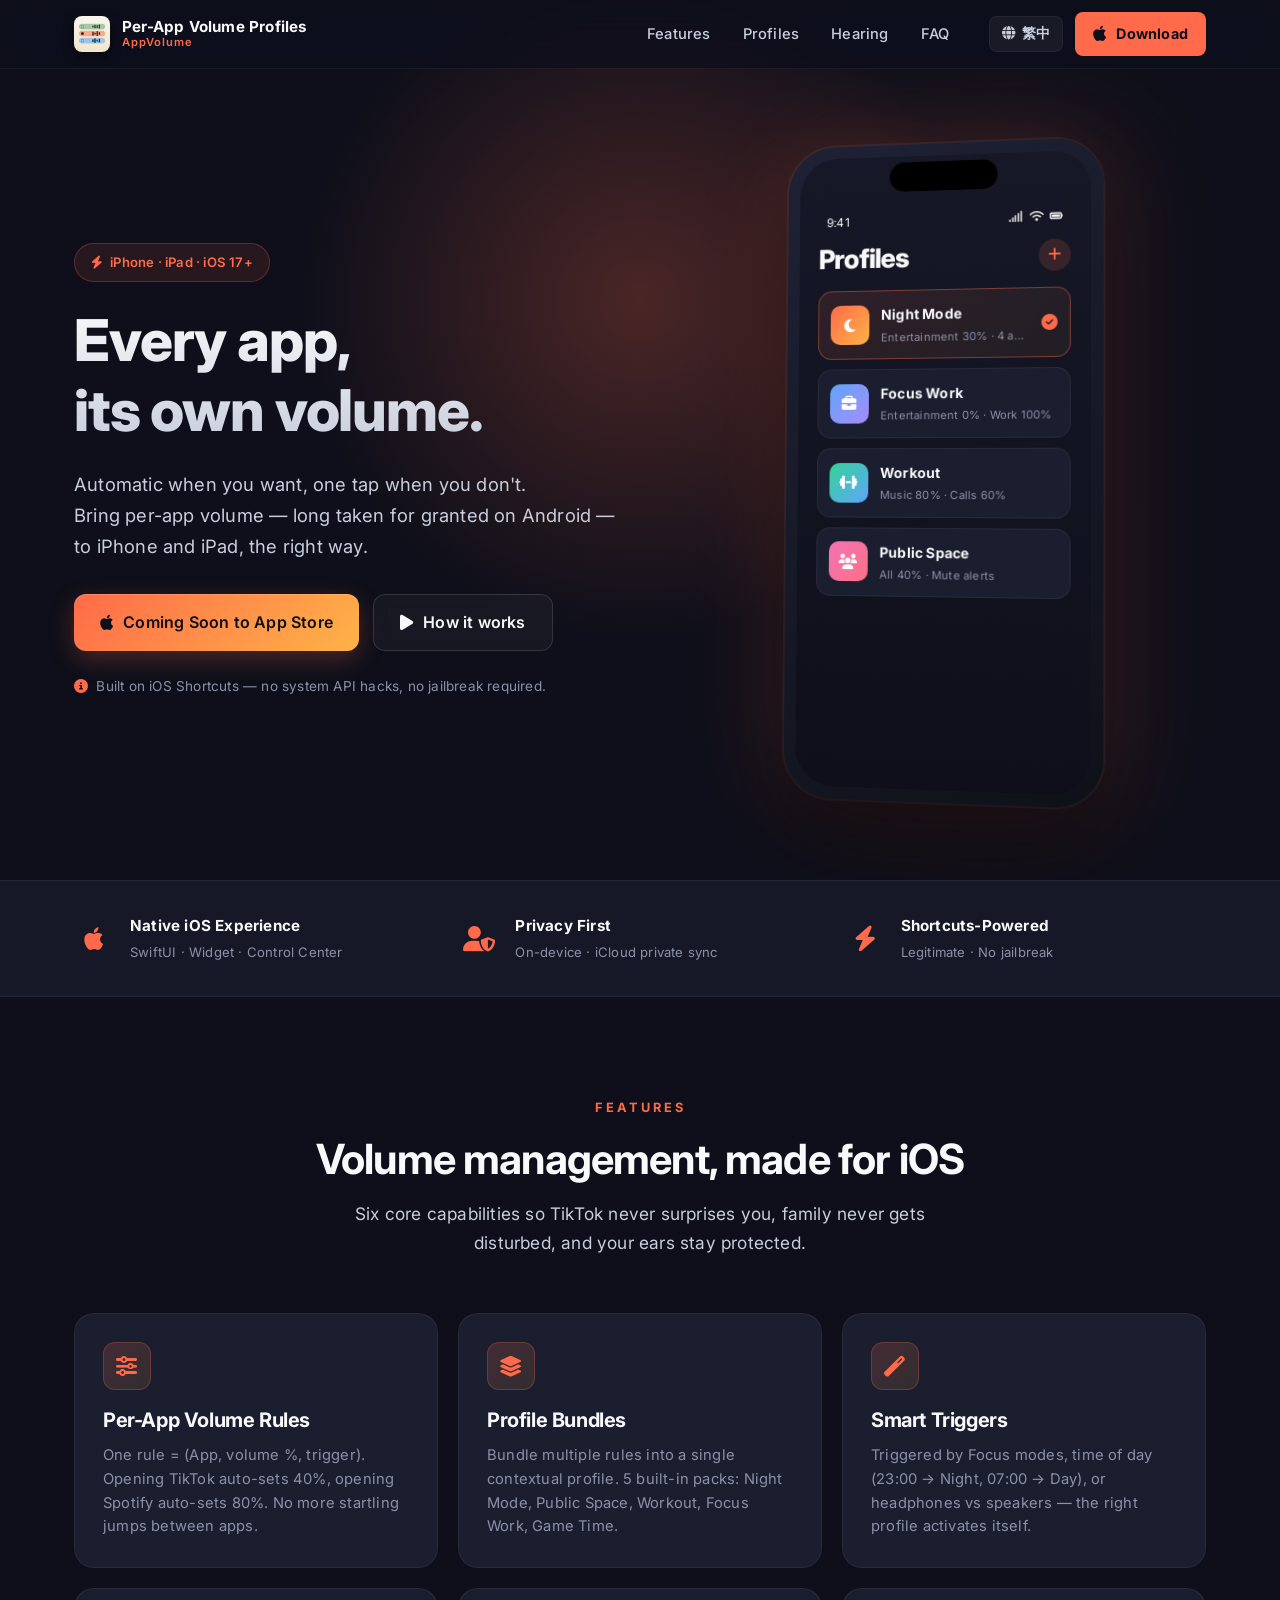
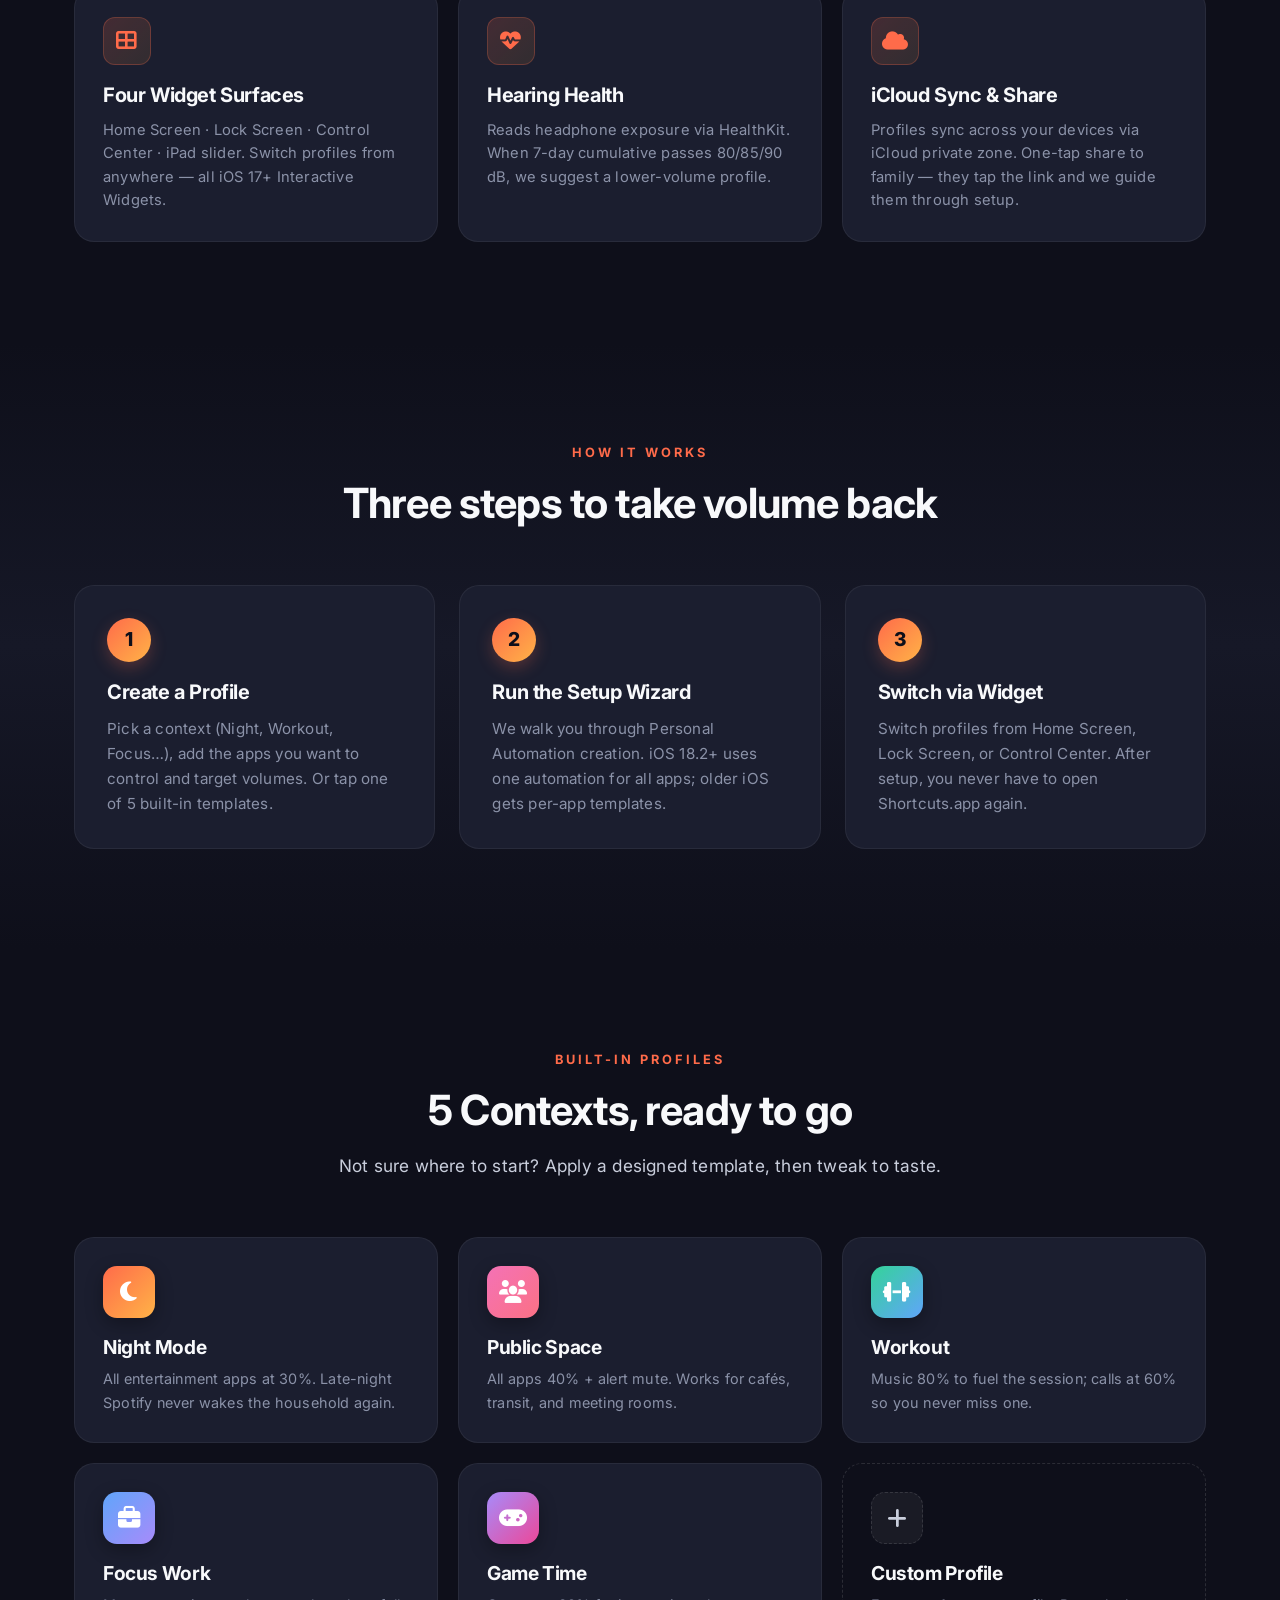
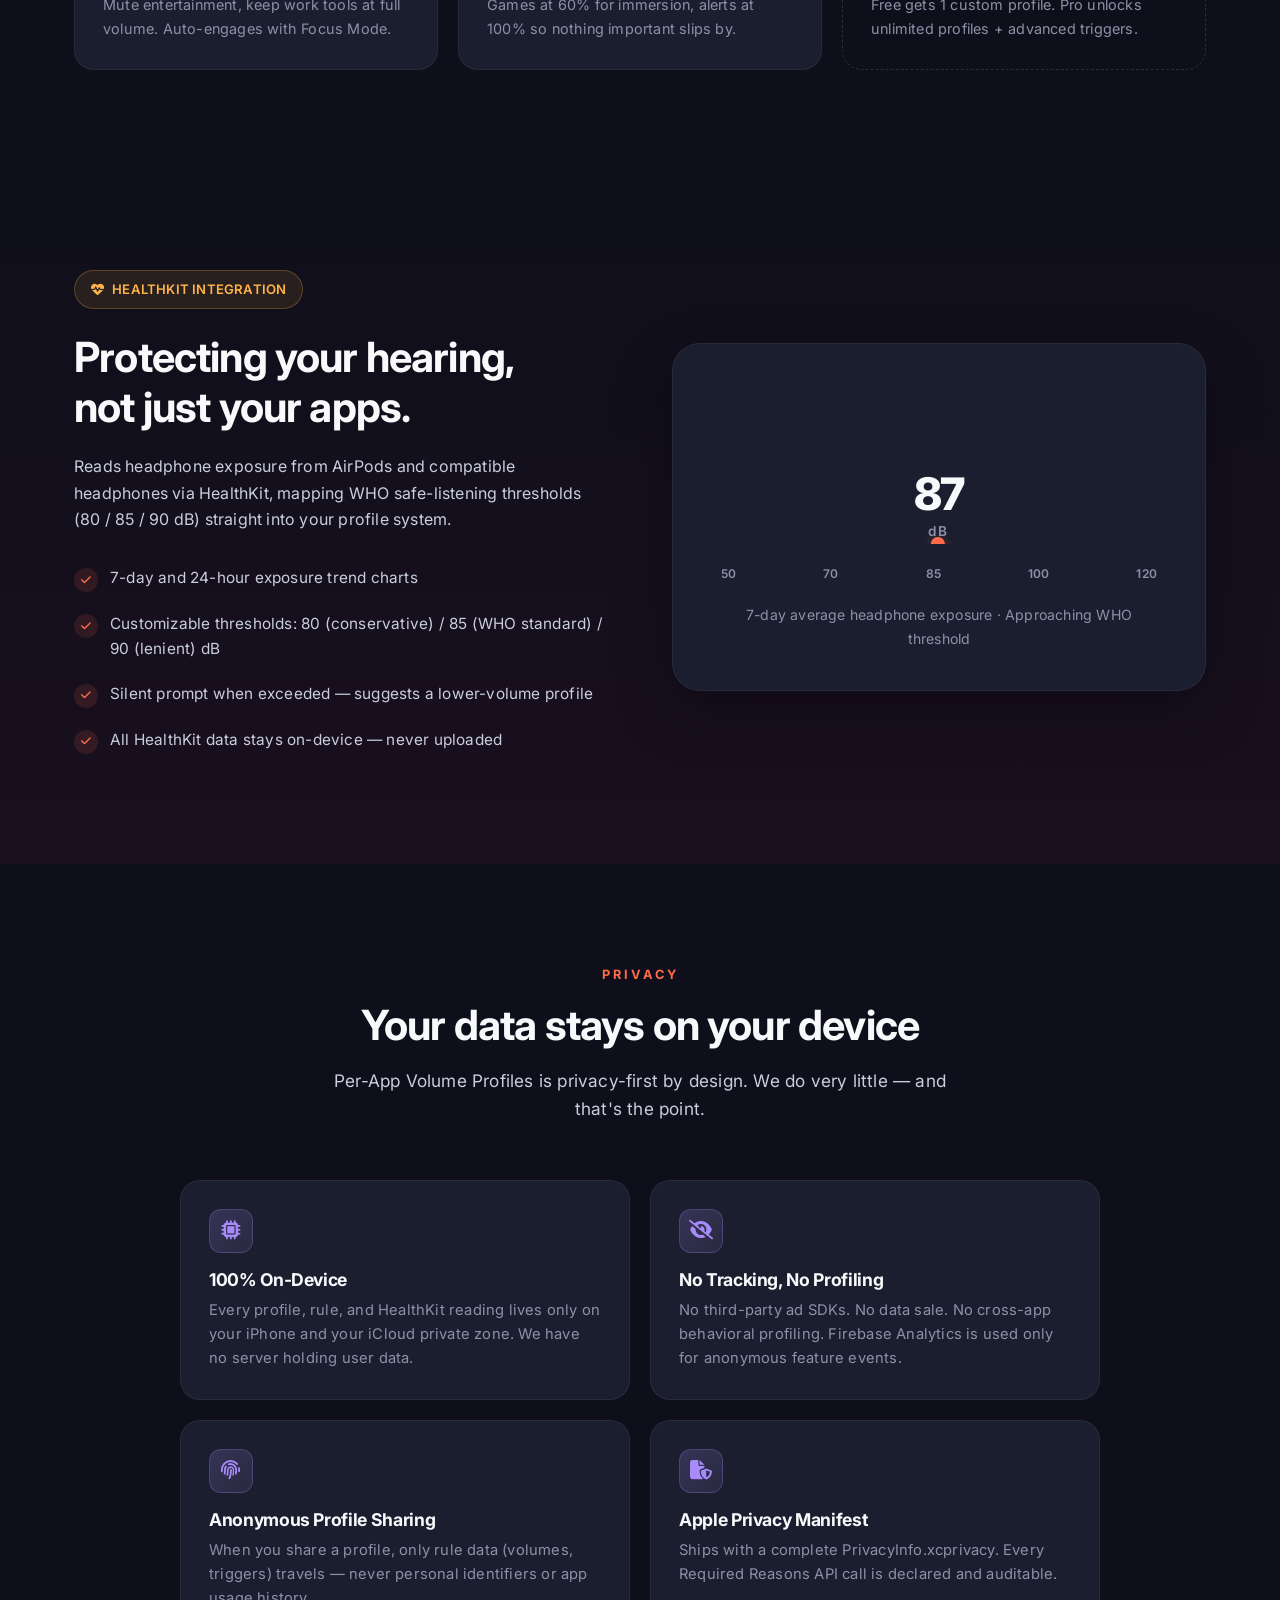
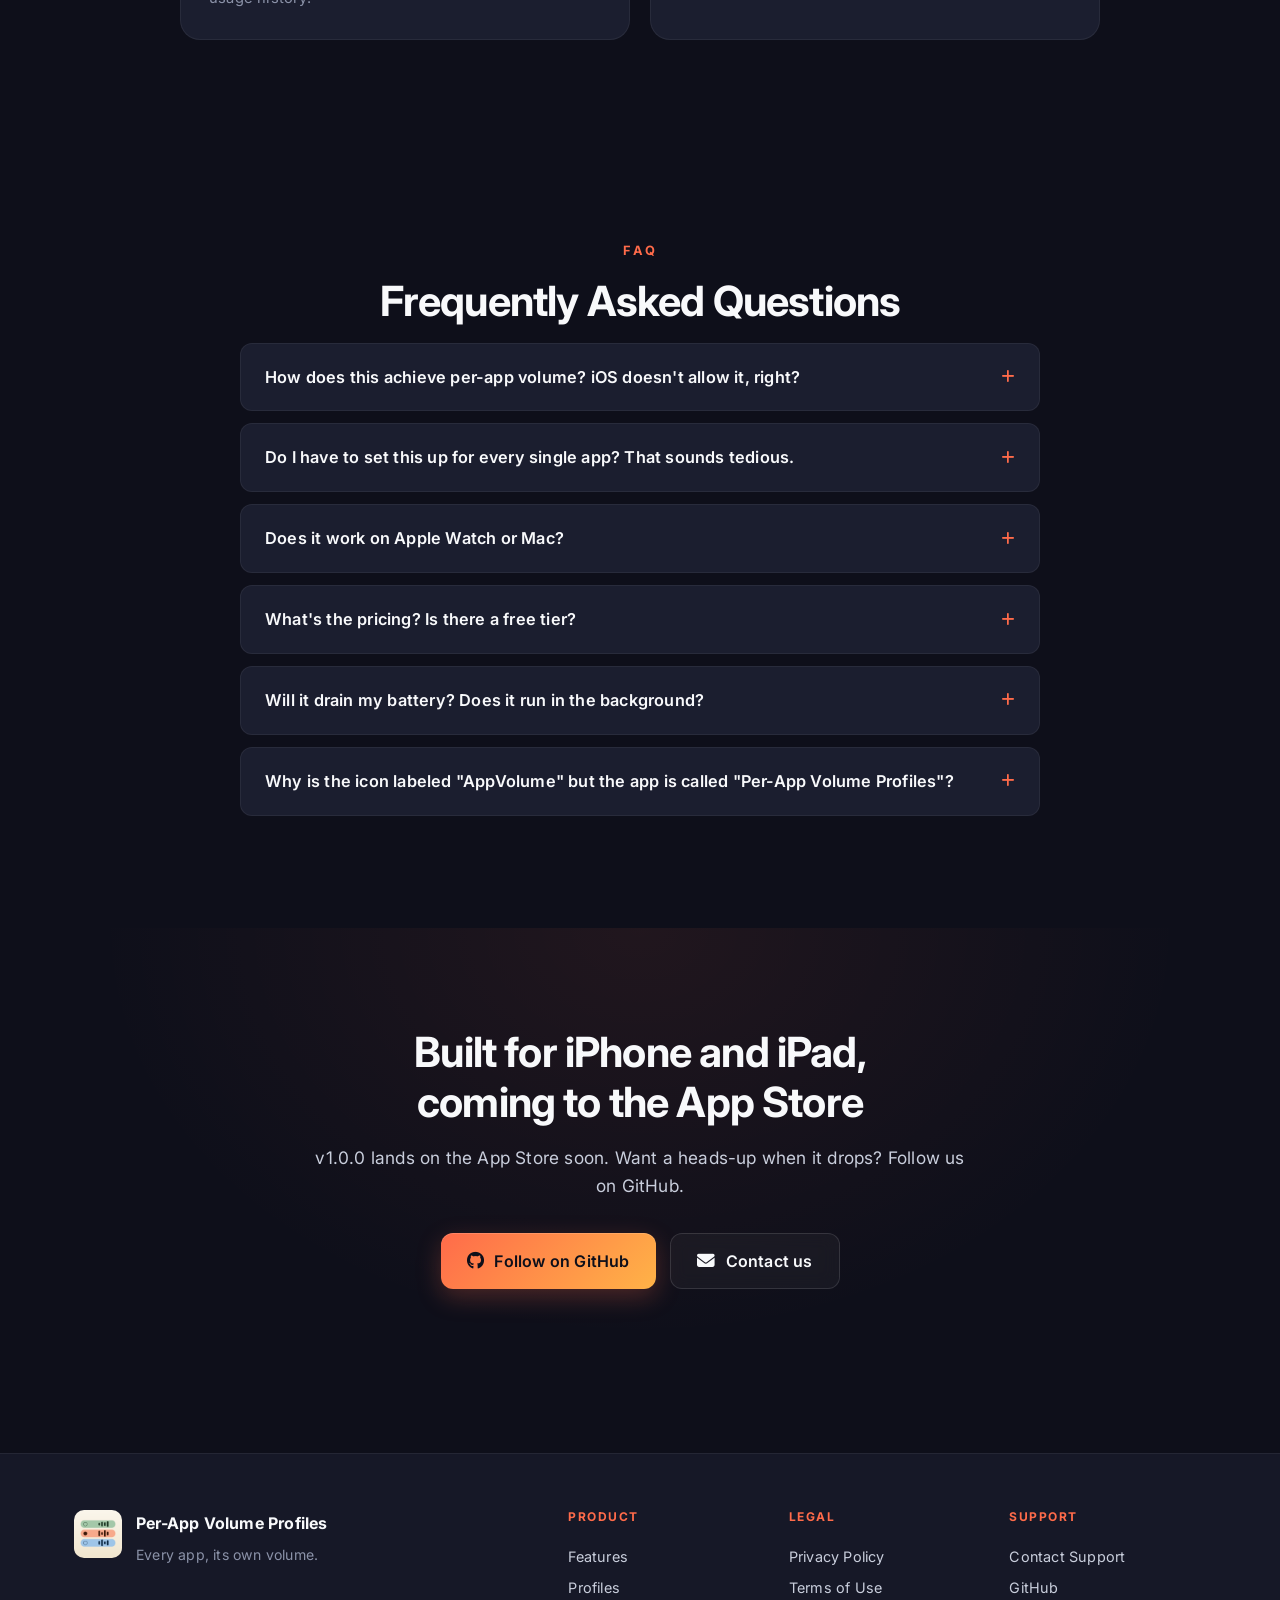
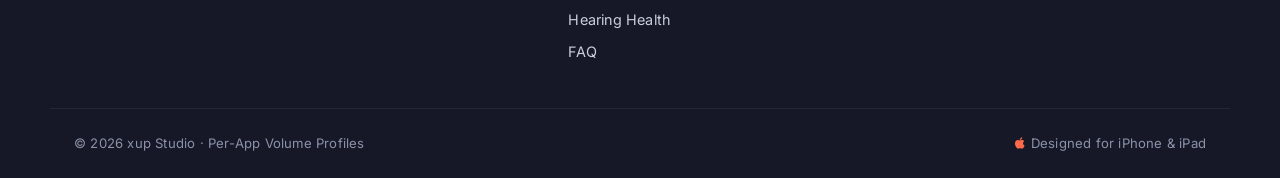
==== index.html @ 6ca36466 "Initial commit: marketing site for Per-App Volume Profiles Static bilingual (zh-Hant / en) landing p" ====
<!DOCTYPE html>
<html lang="zh-Hant">

<head>
    <meta charset="UTF-8">
    <meta name="viewport" content="width=device-width, initial-scale=1.0">

    <title>Per-App Volume Profiles — 應用音量設定檔</title>
    <meta name="description"
        content="Per-App Volume Profiles 為 iPhone 與 iPad 帶來每個 App 獨立音量。Focus Mode、時段、耳機自動切換，搭配 Widget 與 Shortcuts。">
    <meta name="keywords" content="per-app volume, iOS volume control, app volume, AppVolume, iPhone volume per app, Shortcuts, HealthKit, hearing health">
    <meta name="theme-color" content="#0E0F1A">

    <meta property="og:title" content="Per-App Volume Profiles — 每個 App 獨立音量">
    <meta property="og:description"
        content="Per-app volume for iPhone and iPad. Automatic when you want, one tap when you don't.">
    <meta property="og:type" content="website">
    <meta property="og:image" content="assets/app-icon.png">

    <link rel="icon" href="assets/app-icon.png" type="image/png">
    <link rel="shortcut icon" href="assets/app-icon.png" type="image/png">
    <link rel="apple-touch-icon" href="assets/app-icon.png">

    <link rel="stylesheet" href="style.css">

    <link rel="preconnect" href="https://fonts.googleapis.com">
    <link rel="preconnect" href="https://fonts.gstatic.com" crossorigin>
    <link
        href="https://fonts.googleapis.com/css2?family=Inter:wght@400;500;600;700;800&family=Noto+Sans+TC:wght@400;500;700;800&display=swap"
        rel="stylesheet">

    <link rel="stylesheet" href="https://cdnjs.cloudflare.com/ajax/libs/font-awesome/6.4.0/css/all.min.css">
</head>

<body>
    <!-- ===== NAVBAR ===== -->
    <nav class="navbar">
        <div class="container nav-inner">
            <a href="index.html" class="nav-logo">
                <img src="assets/app-icon.png" alt="Per-App Volume Profiles" class="nav-logo-img">
                <div class="nav-logo-text">
                    <span class="nav-logo-name">Per-App Volume Profiles</span>
                    <span class="nav-logo-tag">AppVolume</span>
                </div>
            </a>

            <div class="nav-links">
                <a href="#features" data-lang="zh">功能</a>
                <a href="#features" data-lang="en" style="display:none;">Features</a>

                <a href="#profiles" data-lang="zh">設定檔</a>
                <a href="#profiles" data-lang="en" style="display:none;">Profiles</a>

                <a href="#hearing" data-lang="zh">聽力健康</a>
                <a href="#hearing" data-lang="en" style="display:none;">Hearing</a>

                <a href="#faq" data-lang="zh">常見問題</a>
                <a href="#faq" data-lang="en" style="display:none;">FAQ</a>
            </div>

            <div class="nav-actions">
                <button class="lang-toggle" id="langToggle" aria-label="Switch language">
                    <i class="fas fa-globe"></i>
                    <span class="lang-toggle-text">EN</span>
                </button>
                <a href="#download" class="btn btn-download">
                    <i class="fab fa-apple"></i>
                    <span data-lang="zh">下載</span>
                    <span data-lang="en" style="display:none;">Download</span>
                </a>
                <button class="mobile-menu-toggle" id="mobileMenuToggle" aria-label="Open menu">
                    <i class="fas fa-bars"></i>
                </button>
            </div>
        </div>
        <div class="mobile-menu" id="mobileMenu">
            <a href="#features" data-lang="zh">功能</a>
            <a href="#features" data-lang="en" style="display:none;">Features</a>
            <a href="#profiles" data-lang="zh">設定檔</a>
            <a href="#profiles" data-lang="en" style="display:none;">Profiles</a>
            <a href="#hearing" data-lang="zh">聽力健康</a>
            <a href="#hearing" data-lang="en" style="display:none;">Hearing</a>
            <a href="#faq" data-lang="zh">常見問題</a>
            <a href="#faq" data-lang="en" style="display:none;">FAQ</a>
        </div>
    </nav>

    <main>
        <!-- ===== HERO ===== -->
        <section class="hero-section">
            <div class="hero-glow"></div>
            <div class="container hero-content">
                <div class="hero-text">
                    <span class="badge-accent" data-lang="zh"><i class="fas fa-bolt"></i> iPhone · iPad · iOS 17+</span>
                    <span class="badge-accent" data-lang="en" style="display:none;"><i class="fas fa-bolt"></i> iPhone · iPad · iOS 17+</span>

                    <h1 data-lang="zh">每個 App，<br>都有它自己的音量。</h1>
                    <h1 data-lang="en" style="display:none;">Every app,<br>its own volume.</h1>

                    <p class="hero-sub" data-lang="zh">想自動切換就自動，想一鍵切換就一鍵。<br>把 Android 使用者習以為常的 per-app 音量，用合法路徑帶到 iPhone 與 iPad。</p>
                    <p class="hero-sub" data-lang="en" style="display:none;">Automatic when you want, one tap when you don't.<br>Bring per-app volume — long taken for granted on Android — to iPhone and iPad, the right way.</p>

                    <div class="cta-buttons" id="download">
                        <a href="#notify" class="btn btn-primary">
                            <i class="fab fa-apple"></i>
                            <span data-lang="zh">即將登陸 App Store</span>
                            <span data-lang="en" style="display:none;">Coming Soon to App Store</span>
                        </a>
                        <a href="#how-it-works" class="btn btn-outline">
                            <i class="fas fa-play"></i>
                            <span data-lang="zh">運作方式</span>
                            <span data-lang="en" style="display:none;">How it works</span>
                        </a>
                    </div>

                    <p class="hero-note" data-lang="zh"><i class="fas fa-info-circle"></i> 透過 iOS Shortcuts 合法實現 — 不依賴系統 API hack、不需要越獄。</p>
                    <p class="hero-note" data-lang="en" style="display:none;"><i class="fas fa-info-circle"></i> Built on iOS Shortcuts — no system API hacks, no jailbreak required.</p>
                </div>

                <!-- ===== DEVICE MOCKUP ===== -->
                <div class="hero-mockup">
                    <div class="phone-frame">
                        <div class="phone-notch"></div>
                        <div class="phone-screen">
                            <div class="phone-statusbar">
                                <span class="phone-time">9:41</span>
                                <div class="phone-icons">
                                    <i class="fas fa-signal"></i>
                                    <i class="fas fa-wifi"></i>
                                    <i class="fas fa-battery-full"></i>
                                </div>
                            </div>
                            <div class="phone-app-header">
                                <h3 data-lang="zh">設定檔</h3>
                                <h3 data-lang="en" style="display:none;">Profiles</h3>
                                <button class="phone-add-btn"><i class="fas fa-plus"></i></button>
                            </div>
                            <div class="phone-profile-cards">
                                <div class="profile-card active">
                                    <div class="profile-icon" style="background:linear-gradient(135deg,#FF6B4A,#FFB347)"><i class="fas fa-moon"></i></div>
                                    <div class="profile-info">
                                        <span class="profile-name" data-lang="zh">夜間模式</span>
                                        <span class="profile-name" data-lang="en" style="display:none;">Night Mode</span>
                                        <span class="profile-meta" data-lang="zh">娛樂類 30% · 4 個 App</span>
                                        <span class="profile-meta" data-lang="en" style="display:none;">Entertainment 30% · 4 apps</span>
                                    </div>
                                    <i class="fas fa-check-circle profile-active-icon"></i>
                                </div>
                                <div class="profile-card">
                                    <div class="profile-icon" style="background:linear-gradient(135deg,#60A5FA,#A78BFA)"><i class="fas fa-briefcase"></i></div>
                                    <div class="profile-info">
                                        <span class="profile-name" data-lang="zh">專注工作</span>
                                        <span class="profile-name" data-lang="en" style="display:none;">Focus Work</span>
                                        <span class="profile-meta" data-lang="zh">娛樂 0% · 工作 100%</span>
                                        <span class="profile-meta" data-lang="en" style="display:none;">Entertainment 0% · Work 100%</span>
                                    </div>
                                </div>
                                <div class="profile-card">
                                    <div class="profile-icon" style="background:linear-gradient(135deg,#34D399,#60A5FA)"><i class="fas fa-dumbbell"></i></div>
                                    <div class="profile-info">
                                        <span class="profile-name" data-lang="zh">健身</span>
                                        <span class="profile-name" data-lang="en" style="display:none;">Workout</span>
                                        <span class="profile-meta" data-lang="zh">音樂 80% · 通訊 60%</span>
                                        <span class="profile-meta" data-lang="en" style="display:none;">Music 80% · Calls 60%</span>
                                    </div>
                                </div>
                                <div class="profile-card">
                                    <div class="profile-icon" style="background:linear-gradient(135deg,#F472B6,#FB7185)"><i class="fas fa-users"></i></div>
                                    <div class="profile-info">
                                        <span class="profile-name" data-lang="zh">公眾場合</span>
                                        <span class="profile-name" data-lang="en" style="display:none;">Public Space</span>
                                        <span class="profile-meta" data-lang="zh">全部 40% · 通知靜音</span>
                                        <span class="profile-meta" data-lang="en" style="display:none;">All 40% · Mute alerts</span>
                                    </div>
                                </div>
                            </div>
                        </div>
                    </div>
                </div>
            </div>
        </section>

        <!-- ===== TRUST BAR ===== -->
        <div class="trust-bar">
            <div class="container trust-grid">
                <div class="trust-item">
                    <i class="fab fa-apple"></i>
                    <div>
                        <strong data-lang="zh">原生 iOS 體驗</strong>
                        <strong data-lang="en" style="display:none;">Native iOS Experience</strong>
                        <span data-lang="zh">SwiftUI · Widget · Control Center</span>
                        <span data-lang="en" style="display:none;">SwiftUI · Widget · Control Center</span>
                    </div>
                </div>
                <div class="trust-item">
                    <i class="fas fa-user-shield"></i>
                    <div>
                        <strong data-lang="zh">隱私為先</strong>
                        <strong data-lang="en" style="display:none;">Privacy First</strong>
                        <span data-lang="zh">資料本機 · iCloud 私人區同步</span>
                        <span data-lang="en" style="display:none;">On-device · iCloud private sync</span>
                    </div>
                </div>
                <div class="trust-item">
                    <i class="fas fa-bolt"></i>
                    <div>
                        <strong data-lang="zh">Shortcuts 驅動</strong>
                        <strong data-lang="en" style="display:none;">Shortcuts-Powered</strong>
                        <span data-lang="zh">合法路徑 · 不需要越獄</span>
                        <span data-lang="en" style="display:none;">Legitimate · No jailbreak</span>
                    </div>
                </div>
            </div>
        </div>

        <!-- ===== FEATURES GRID ===== -->
        <section id="features" class="features-section">
            <div class="container">
                <span class="subtitle">FEATURES</span>
                <h2 data-lang="zh">為 iOS 量身打造的音量管理</h2>
                <h2 data-lang="en" style="display:none;">Volume management, made for iOS</h2>
                <p class="section-lead" data-lang="zh">六項核心功能讓你不再被 TikTok 嚇到、不再吵到家人、不再傷耳朵。</p>
                <p class="section-lead" data-lang="en" style="display:none;">Six core capabilities so TikTok never surprises you, family never gets disturbed, and your ears stay protected.</p>

                <div class="feature-grid">
                    <div class="feature-card">
                        <div class="icon-wrapper"><i class="fas fa-sliders-h"></i></div>
                        <h3 data-lang="zh">每個 App 獨立音量規則</h3>
                        <h3 data-lang="en" style="display:none;">Per-App Volume Rules</h3>
                        <p data-lang="zh">一條規則 = (App, 音量%, 觸發條件)。打開 TikTok 自動 40%、打開 Spotify 自動 80%，App 之間切換不再被嚇到。</p>
                        <p data-lang="en" style="display:none;">One rule = (App, volume %, trigger). Opening TikTok auto-sets 40%, opening Spotify auto-sets 80%. No more startling jumps between apps.</p>
                    </div>

                    <div class="feature-card">
                        <div class="icon-wrapper"><i class="fas fa-layer-group"></i></div>
                        <h3 data-lang="zh">設定檔組合</h3>
                        <h3 data-lang="en" style="display:none;">Profile Bundles</h3>
                        <p data-lang="zh">把多條規則打包成一個情境設定檔。內建 5 組情境：夜間模式、公眾場合、健身、專注工作、遊戲時間。</p>
                        <p data-lang="en" style="display:none;">Bundle multiple rules into a single contextual profile. 5 built-in packs: Night Mode, Public Space, Workout, Focus Work, Game Time.</p>
                    </div>

                    <div class="feature-card">
                        <div class="icon-wrapper"><i class="fas fa-magic"></i></div>
                        <h3 data-lang="zh">智慧觸發</h3>
                        <h3 data-lang="en" style="display:none;">Smart Triggers</h3>
                        <p data-lang="zh">Focus 模式切換、時段（23:00 → 夜間、07:00 → 日間）、耳機 vs 喇叭分流，自動套用對應設定檔。</p>
                        <p data-lang="en" style="display:none;">Triggered by Focus modes, time of day (23:00 → Night, 07:00 → Day), or headphones vs speakers — the right profile activates itself.</p>
                    </div>

                    <div class="feature-card">
                        <div class="icon-wrapper"><i class="fas fa-th-large"></i></div>
                        <h3 data-lang="zh">四種 Widget 形態</h3>
                        <h3 data-lang="en" style="display:none;">Four Widget Surfaces</h3>
                        <p data-lang="zh">主畫面 · 鎖定畫面 · 控制中心 · iPad 滑桿。從哪都能切換設定檔，全 iOS 17+ Interactive Widget。</p>
                        <p data-lang="en" style="display:none;">Home Screen · Lock Screen · Control Center · iPad slider. Switch profiles from anywhere — all iOS 17+ Interactive Widgets.</p>
                    </div>

                    <div class="feature-card">
                        <div class="icon-wrapper"><i class="fas fa-heart-pulse"></i></div>
                        <h3 data-lang="zh">聽力健康整合</h3>
                        <h3 data-lang="en" style="display:none;">Hearing Health</h3>
                        <p data-lang="zh">透過 HealthKit 讀取耳機音量暴露，過去 7 天累計超過 80/85/90 dB 自動建議降低音量設定檔。</p>
                        <p data-lang="en" style="display:none;">Reads headphone exposure via HealthKit. When 7-day cumulative passes 80/85/90 dB, we suggest a lower-volume profile.</p>
                    </div>

                    <div class="feature-card">
                        <div class="icon-wrapper"><i class="fas fa-cloud"></i></div>
                        <h3 data-lang="zh">iCloud 同步 & 分享</h3>
                        <h3 data-lang="en" style="display:none;">iCloud Sync & Share</h3>
                        <p data-lang="zh">設定檔自動跨裝置同步到你的 iCloud 私人區。一鍵分享給家人，對方點開連結就能引導建立。</p>
                        <p data-lang="en" style="display:none;">Profiles sync across your devices via iCloud private zone. One-tap share to family — they tap the link and we guide them through setup.</p>
                    </div>
                </div>
            </div>
        </section>

        <!-- ===== HOW IT WORKS ===== -->
        <section id="how-it-works" class="howto-section">
            <div class="container">
                <span class="subtitle">HOW IT WORKS</span>
                <h2 data-lang="zh">三步驟，把音量交還給你</h2>
                <h2 data-lang="en" style="display:none;">Three steps to take volume back</h2>

                <div class="howto-grid">
                    <div class="howto-step">
                        <div class="step-num">1</div>
                        <h3 data-lang="zh">建立設定檔</h3>
                        <h3 data-lang="en" style="display:none;">Create a Profile</h3>
                        <p data-lang="zh">在 App 內選擇情境（夜間、健身、工作⋯），加入要管的 App 與對應音量。可從 5 組內建範本一鍵套用。</p>
                        <p data-lang="en" style="display:none;">Pick a context (Night, Workout, Focus…), add the apps you want to control and target volumes. Or tap one of 5 built-in templates.</p>
                    </div>

                    <div class="howto-step">
                        <div class="step-num">2</div>
                        <h3 data-lang="zh">跑一次設定精靈</h3>
                        <h3 data-lang="en" style="display:none;">Run the Setup Wizard</h3>
                        <p data-lang="zh">App 帶你逐步建立 Personal Automation。iOS 18.2+ 一條 Automation 管所有 App；之前的版本提供逐 App 範本。</p>
                        <p data-lang="en" style="display:none;">We walk you through Personal Automation creation. iOS 18.2+ uses one automation for all apps; older iOS gets per-app templates.</p>
                    </div>

                    <div class="howto-step">
                        <div class="step-num">3</div>
                        <h3 data-lang="zh">用 Widget 切換</h3>
                        <h3 data-lang="en" style="display:none;">Switch via Widget</h3>
                        <p data-lang="zh">主畫面、鎖定畫面、控制中心都能切設定檔。設定完之後永遠不用再打開 Shortcuts.app。</p>
                        <p data-lang="en" style="display:none;">Switch profiles from Home Screen, Lock Screen, or Control Center. After setup, you never have to open Shortcuts.app again.</p>
                    </div>
                </div>
            </div>
        </section>

        <!-- ===== DEFAULT PROFILES ===== -->
        <section id="profiles" class="profiles-section">
            <div class="container">
                <span class="subtitle">BUILT-IN PROFILES</span>
                <h2 data-lang="zh">5 組情境，立即可用</h2>
                <h2 data-lang="en" style="display:none;">5 Contexts, ready to go</h2>
                <p class="section-lead" data-lang="zh">不知從何開始？直接套用我們替你設計好的範本，再依需求微調。</p>
                <p class="section-lead" data-lang="en" style="display:none;">Not sure where to start? Apply a designed template, then tweak to taste.</p>

                <div class="profile-pack-grid">
                    <div class="profile-pack" style="--pack-gradient:linear-gradient(135deg,#FF6B4A,#FFB347)">
                        <i class="fas fa-moon"></i>
                        <h4 data-lang="zh">夜間模式</h4>
                        <h4 data-lang="en" style="display:none;">Night Mode</h4>
                        <p data-lang="zh">娛樂類 App 全部 30%，半夜打開 Spotify 不再驚擾全家。</p>
                        <p data-lang="en" style="display:none;">All entertainment apps at 30%. Late-night Spotify never wakes the household again.</p>
                    </div>

                    <div class="profile-pack" style="--pack-gradient:linear-gradient(135deg,#F472B6,#FB7185)">
                        <i class="fas fa-users"></i>
                        <h4 data-lang="zh">公眾場合</h4>
                        <h4 data-lang="en" style="display:none;">Public Space</h4>
                        <p data-lang="zh">全 App 40% + 通知靜音，咖啡廳、捷運、會議室通用。</p>
                        <p data-lang="en" style="display:none;">All apps 40% + alert mute. Works for cafés, transit, and meeting rooms.</p>
                    </div>

                    <div class="profile-pack" style="--pack-gradient:linear-gradient(135deg,#34D399,#60A5FA)">
                        <i class="fas fa-dumbbell"></i>
                        <h4 data-lang="zh">健身</h4>
                        <h4 data-lang="en" style="display:none;">Workout</h4>
                        <p data-lang="zh">音樂 80% 沖到耳，通訊類 60% 不漏接電話。</p>
                        <p data-lang="en" style="display:none;">Music 80% to fuel the session; calls at 60% so you never miss one.</p>
                    </div>

                    <div class="profile-pack" style="--pack-gradient:linear-gradient(135deg,#60A5FA,#A78BFA)">
                        <i class="fas fa-briefcase"></i>
                        <h4 data-lang="zh">專注工作</h4>
                        <h4 data-lang="en" style="display:none;">Focus Work</h4>
                        <p data-lang="zh">娛樂類靜音、工作工具維持原音量。Focus Mode 一切自動。</p>
                        <p data-lang="en" style="display:none;">Mute entertainment, keep work tools at full volume. Auto-engages with Focus Mode.</p>
                    </div>

                    <div class="profile-pack" style="--pack-gradient:linear-gradient(135deg,#A78BFA,#EC4899)">
                        <i class="fas fa-gamepad"></i>
                        <h4 data-lang="zh">遊戲時間</h4>
                        <h4 data-lang="en" style="display:none;">Game Time</h4>
                        <p data-lang="zh">遊戲 60% 帶來沉浸感，通知 100% 確保不錯過重要訊息。</p>
                        <p data-lang="en" style="display:none;">Games at 60% for immersion, alerts at 100% so nothing important slips by.</p>
                    </div>

                    <div class="profile-pack profile-pack-custom">
                        <i class="fas fa-plus"></i>
                        <h4 data-lang="zh">自訂設定檔</h4>
                        <h4 data-lang="en" style="display:none;">Custom Profile</h4>
                        <p data-lang="zh">免費版可建立 1 個自訂設定檔，Pro 解鎖無限設定檔 + 進階觸發。</p>
                        <p data-lang="en" style="display:none;">Free gets 1 custom profile. Pro unlocks unlimited profiles + advanced triggers.</p>
                    </div>
                </div>
            </div>
        </section>

        <!-- ===== HEARING HEALTH ===== -->
        <section id="hearing" class="hearing-section">
            <div class="container">
                <div class="hearing-grid">
                    <div class="hearing-text">
                        <span class="badge-accent badge-warning"><i class="fas fa-heart-pulse"></i>
                            <span data-lang="zh">HEALTHKIT 整合</span>
                            <span data-lang="en" style="display:none;">HEALTHKIT INTEGRATION</span>
                        </span>
                        <h2 data-lang="zh">幫你顧到耳朵<br>不只是 App 音量。</h2>
                        <h2 data-lang="en" style="display:none;">Protecting your hearing,<br>not just your apps.</h2>
                        <p data-lang="zh">透過 HealthKit 讀取 AirPods 與其他相容耳機的音量暴露，把 WHO 安全聆聽門檻（80 / 85 / 90 dB）直接接到設定檔系統。</p>
                        <p data-lang="en" style="display:none;">Reads headphone exposure from AirPods and compatible headphones via HealthKit, mapping WHO safe-listening thresholds (80 / 85 / 90 dB) straight into your profile system.</p>

                        <ul class="check-list">
                            <li><i class="fas fa-check"></i> <span data-lang="zh">7 天 / 24 小時音量暴露趨勢圖表</span><span data-lang="en" style="display:none;">7-day and 24-hour exposure trend charts</span></li>
                            <li><i class="fas fa-check"></i> <span data-lang="zh">門檻可自訂：80（保守） / 85（WHO 標準） / 90（寬鬆）dB</span><span data-lang="en" style="display:none;">Customizable thresholds: 80 (conservative) / 85 (WHO standard) / 90 (lenient) dB</span></li>
                            <li><i class="fas fa-check"></i> <span data-lang="zh">過量時無聲提示，建議套用降低音量設定檔</span><span data-lang="en" style="display:none;">Silent prompt when exceeded — suggests a lower-volume profile</span></li>
                            <li><i class="fas fa-check"></i> <span data-lang="zh">HealthKit 資料一律本機處理，不上傳任何伺服器</span><span data-lang="en" style="display:none;">All HealthKit data stays on-device — never uploaded</span></li>
                        </ul>
                    </div>

                    <div class="hearing-visual">
                        <div class="db-meter">
                            <div class="db-meter-bg">
                                <div class="db-zones">
                                    <div class="db-zone db-zone-safe"></div>
                                    <div class="db-zone db-zone-warn"></div>
                                    <div class="db-zone db-zone-danger"></div>
                                </div>
                                <div class="db-needle" style="--needle-angle:118deg;"></div>
                                <div class="db-center">
                                    <span class="db-value">87</span>
                                    <span class="db-unit">dB</span>
                                </div>
                            </div>
                            <div class="db-labels">
                                <span>50</span><span>70</span><span>85</span><span>100</span><span>120</span>
                            </div>
                            <p class="db-caption" data-lang="zh">過去 7 天平均耳機音量暴露 · 已接近 WHO 警戒門檻</p>
                            <p class="db-caption" data-lang="en" style="display:none;">7-day average headphone exposure · Approaching WHO threshold</p>
                        </div>
                    </div>
                </div>
            </div>
        </section>

        <!-- ===== PRIVACY ===== -->
        <section id="privacy" class="privacy-section">
            <div class="container">
                <div class="privacy-content">
                    <span class="subtitle">PRIVACY</span>
                    <h2 data-lang="zh">你的資料，留在你的裝置</h2>
                    <h2 data-lang="en" style="display:none;">Your data stays on your device</h2>
                    <p class="section-lead" data-lang="zh">Per-App Volume Profiles 從第一天就為隱私而設計。我們做的事很少 — 而那正是重點。</p>
                    <p class="section-lead" data-lang="en" style="display:none;">Per-App Volume Profiles is privacy-first by design. We do very little — and that's the point.</p>

                    <div class="privacy-grid">
                        <div class="privacy-card">
                            <i class="fas fa-microchip"></i>
                            <h4 data-lang="zh">100% 本機儲存</h4>
                            <h4 data-lang="en" style="display:none;">100% On-Device</h4>
                            <p data-lang="zh">所有設定檔、規則、HealthKit 資料只存在你的 iPhone 與 iCloud 私人區。我們沒有伺服器存使用者資料。</p>
                            <p data-lang="en" style="display:none;">Every profile, rule, and HealthKit reading lives only on your iPhone and your iCloud private zone. We have no server holding user data.</p>
                        </div>

                        <div class="privacy-card">
                            <i class="fas fa-eye-slash"></i>
                            <h4 data-lang="zh">不追蹤、不分析使用習慣</h4>
                            <h4 data-lang="en" style="display:none;">No Tracking, No Profiling</h4>
                            <p data-lang="zh">不接第三方廣告 SDK、不賣資料、不建立跨 App 使用畫像。Firebase Analytics 只用於匿名功能事件。</p>
                            <p data-lang="en" style="display:none;">No third-party ad SDKs. No data sale. No cross-app behavioral profiling. Firebase Analytics is used only for anonymous feature events.</p>
                        </div>

                        <div class="privacy-card">
                            <i class="fas fa-fingerprint"></i>
                            <h4 data-lang="zh">設定檔分享匿名化</h4>
                            <h4 data-lang="en" style="display:none;">Anonymous Profile Sharing</h4>
                            <p data-lang="zh">分享設定檔時，僅傳輸規則內容（音量、條件），不含個人標識資訊或 App 使用紀錄。</p>
                            <p data-lang="en" style="display:none;">When you share a profile, only rule data (volumes, triggers) travels — never personal identifiers or app usage history.</p>
                        </div>

                        <div class="privacy-card">
                            <i class="fas fa-file-shield"></i>
                            <h4 data-lang="zh">符合 Apple Privacy Manifest</h4>
                            <h4 data-lang="en" style="display:none;">Apple Privacy Manifest</h4>
                            <p data-lang="zh">完整提交 PrivacyInfo.xcprivacy，所有 API 使用理由（Required Reasons API）公開可查。</p>
                            <p data-lang="en" style="display:none;">Ships with a complete PrivacyInfo.xcprivacy. Every Required Reasons API call is declared and auditable.</p>
                        </div>
                    </div>
                </div>
            </div>
        </section>

        <!-- ===== FAQ ===== -->
        <section id="faq" class="faq-section">
            <div class="container">
                <span class="subtitle">FAQ</span>
                <h2 data-lang="zh">常見問題</h2>
                <h2 data-lang="en" style="display:none;">Frequently Asked Questions</h2>

                <div class="faq-list">
                    <details class="faq-item">
                        <summary>
                            <span data-lang="zh">這是怎麼做到 per-app 音量的？iOS 不是不允許嗎？</span>
                            <span data-lang="en" style="display:none;">How does this achieve per-app volume? iOS doesn't allow it, right?</span>
                            <i class="fas fa-plus"></i>
                        </summary>
                        <p data-lang="zh">iOS 確實沒開放系統音量 API，所以我們不去 hack。我們合法地組合 iOS 既有的 Shortcuts「Set Volume」action 與 Personal Automation「Open App」trigger，App 內幫你產生對應的 Shortcuts 與設定指南。設定完之後，每次打開那個 App，iOS 會自動執行對應 Shortcut 來調整音量。</p>
                        <p data-lang="en" style="display:none;">iOS doesn't expose a system volume API, so we don't hack it. We legitimately combine iOS's existing Shortcuts "Set Volume" action with the "When App Is Opened" Personal Automation trigger. The app generates the Shortcuts and walks you through setup. After that, opening the app triggers iOS to run the matching Shortcut.</p>
                    </details>

                    <details class="faq-item">
                        <summary>
                            <span data-lang="zh">需要每個 App 都設定一次嗎？很麻煩耶。</span>
                            <span data-lang="en" style="display:none;">Do I have to set this up for every single app? That sounds tedious.</span>
                            <i class="fas fa-plus"></i>
                        </summary>
                        <p data-lang="zh">iOS 18.2 之後不用了。Apple 在 18.2 開放 「Get Current App」 Shortcuts action，讓我們可以用一條 Automation 管所有 App — 整套設定只跑一次。iOS 18.1 以下的版本仍需逐 App 設定，App 內精靈幫你一條一條建立、不會漏。</p>
                        <p data-lang="en" style="display:none;">On iOS 18.2+, no. Apple added the "Get Current App" Shortcuts action in 18.2, letting us use one automation to cover every app — setup runs once. On iOS 18.1 or earlier, per-app setup is required, but our wizard guides you through each one.</p>
                    </details>

                    <details class="faq-item">
                        <summary>
                            <span data-lang="zh">支援 Apple Watch / Mac 嗎？</span>
                            <span data-lang="en" style="display:none;">Does it work on Apple Watch or Mac?</span>
                            <i class="fas fa-plus"></i>
                        </summary>
                        <p data-lang="zh">v1.0.0 不支援。專注做好 iPhone 與 iPad（含 iPad 的 Stage Manager / Split View 多 App 場景）。Apple Watch / Mac 未來版本評估，但目前不在 roadmap。</p>
                        <p data-lang="en" style="display:none;">Not in v1.0.0. We're focused on iPhone and iPad (including iPad's Stage Manager / Split View multi-app scenarios). Apple Watch and Mac are not on the current roadmap.</p>
                    </details>

                    <details class="faq-item">
                        <summary>
                            <span data-lang="zh">價格怎麼算？有免費版嗎？</span>
                            <span data-lang="en" style="display:none;">What's the pricing? Is there a free tier?</span>
                            <i class="fas fa-plus"></i>
                        </summary>
                        <p data-lang="zh">免費版：1 個設定檔、3 條規則，5 組內建情境可預覽。Pro 解鎖無限設定檔、無限規則、進階觸發（Focus Mode、時段、耳機分流）、聽力健康整合、iCloud 分享。</p>
                        <p data-lang="en" style="display:none;">Free: 1 profile, 3 rules, preview of 5 built-in templates. Pro unlocks unlimited profiles, unlimited rules, advanced triggers (Focus Mode, time of day, headphone routing), Hearing Health integration, and iCloud sharing.</p>
                    </details>

                    <details class="faq-item">
                        <summary>
                            <span data-lang="zh">會不會耗電？背景一直跑嗎？</span>
                            <span data-lang="en" style="display:none;">Will it drain my battery? Does it run in the background?</span>
                            <i class="fas fa-plus"></i>
                        </summary>
                        <p data-lang="zh">不會背景跑。實際執行音量切換的是 iOS Shortcuts 系統，我們的 App 只在你打開來建立 / 編輯設定檔時運作。HealthKit 也用 background delivery，不主動 polling。</p>
                        <p data-lang="en" style="display:none;">It doesn't. iOS Shortcuts itself handles the volume change — our app only runs when you open it to create or edit profiles. HealthKit uses background delivery, not active polling.</p>
                    </details>

                    <details class="faq-item">
                        <summary>
                            <span data-lang="zh">為什麼 icon 寫 AppVolume、App 內又叫 Per-App Volume Profiles？</span>
                            <span data-lang="en" style="display:none;">Why is the icon labeled "AppVolume" but the app is called "Per-App Volume Profiles"?</span>
                            <i class="fas fa-plus"></i>
                        </summary>
                        <p data-lang="zh">Per-App Volume Profiles 是完整正式名（在 App Store、設定頁、行銷文案使用）。AppVolume 是主畫面 icon 短名 — iOS 主畫面 icon 標籤空間只夠 ~11 字，所以用簡短版本。兩者代表同一個 App。</p>
                        <p data-lang="en" style="display:none;">Per-App Volume Profiles is the full official name (used in App Store, settings, marketing). AppVolume is the Home Screen icon shorthand — iOS only fits ~11 characters under an icon, so we use the short form. Same app.</p>
                    </details>
                </div>
            </div>
        </section>

        <!-- ===== FINAL CTA / NOTIFY ===== -->
        <section id="notify" class="notify-section">
            <div class="container notify-content">
                <h2 data-lang="zh">為 iPhone 與 iPad 量身打造<br>準備好上 App Store</h2>
                <h2 data-lang="en" style="display:none;">Built for iPhone and iPad,<br>coming to the App Store</h2>
                <p data-lang="zh">v1.0.0 即將在 App Store 推出。想第一時間得知上架通知？關注我們的 GitHub。</p>
                <p data-lang="en" style="display:none;">v1.0.0 lands on the App Store soon. Want a heads-up when it drops? Follow us on GitHub.</p>
                <div class="cta-buttons">
                    <a href="https://github.com/xupStudio" target="_blank" rel="noopener" class="btn btn-primary">
                        <i class="fab fa-github"></i>
                        <span data-lang="zh">追蹤 GitHub</span>
                        <span data-lang="en" style="display:none;">Follow on GitHub</span>
                    </a>
                    <a href="support.html" class="btn btn-outline">
                        <i class="fas fa-envelope"></i>
                        <span data-lang="zh">聯絡我們</span>
                        <span data-lang="en" style="display:none;">Contact us</span>
                    </a>
                </div>
            </div>
        </section>
    </main>

    <!-- ===== FOOTER ===== -->
    <footer class="footer">
        <div class="container footer-grid">
            <div class="footer-brand">
                <img src="assets/app-icon.png" alt="" class="footer-logo">
                <div>
                    <strong>Per-App Volume Profiles</strong>
                    <span data-lang="zh">每個 App，都有它自己的音量。</span>
                    <span data-lang="en" style="display:none;">Every app, its own volume.</span>
                </div>
            </div>

            <div class="footer-cols">
                <div class="footer-col">
                    <h5 data-lang="zh">產品</h5>
                    <h5 data-lang="en" style="display:none;">Product</h5>
                    <a href="#features" data-lang="zh">功能</a>
                    <a href="#features" data-lang="en" style="display:none;">Features</a>
                    <a href="#profiles" data-lang="zh">設定檔</a>
                    <a href="#profiles" data-lang="en" style="display:none;">Profiles</a>
                    <a href="#hearing" data-lang="zh">聽力健康</a>
                    <a href="#hearing" data-lang="en" style="display:none;">Hearing Health</a>
                    <a href="#faq" data-lang="zh">常見問題</a>
                    <a href="#faq" data-lang="en" style="display:none;">FAQ</a>
                </div>

                <div class="footer-col">
                    <h5 data-lang="zh">法律</h5>
                    <h5 data-lang="en" style="display:none;">Legal</h5>
                    <a href="privacy.html" data-lang="zh">隱私權政策</a>
                    <a href="privacy.html" data-lang="en" style="display:none;">Privacy Policy</a>
                    <a href="terms.html" data-lang="zh">使用條款</a>
                    <a href="terms.html" data-lang="en" style="display:none;">Terms of Use</a>
                </div>

                <div class="footer-col">
                    <h5 data-lang="zh">支援</h5>
                    <h5 data-lang="en" style="display:none;">Support</h5>
                    <a href="support.html" data-lang="zh">聯絡支援</a>
                    <a href="support.html" data-lang="en" style="display:none;">Contact Support</a>
                    <a href="https://github.com/xupStudio" target="_blank" rel="noopener">GitHub</a>
                </div>
            </div>
        </div>
        <div class="footer-bottom">
            <span>© 2026 xup Studio · Per-App Volume Profiles</span>
            <span class="footer-badge"><i class="fab fa-apple"></i> Designed for iPhone &amp; iPad</span>
        </div>
    </footer>

    <script src="js/i18n.js"></script>
    <script src="js/main.js"></script>
</body>

</html>
---- style.css ----
/* =========================================
   1. DESIGN TOKENS
   ========================================= */
:root {
    /* Surface */
    --bg-base: #0E0F1A;
    --bg-elev: #161827;
    --bg-card: #1B1E2F;
    --bg-card-hover: #232639;
    --border-subtle: rgba(255, 255, 255, 0.06);
    --border-strong: rgba(255, 255, 255, 0.12);

    /* Brand accent — warm coral (audio warmth) */
    --accent: #FF6B4A;
    --accent-light: #FFB347;
    --accent-dark: #E5552F;
    --accent-glow: rgba(255, 107, 74, 0.25);

    /* Secondary accent — cool purple (audio spatial) */
    --accent-2: #A78BFA;
    --accent-2-light: #C4B5FD;

    /* Text */
    --text-primary: #F8F9FB;
    --text-secondary: #C9CEDC;
    --text-muted: #8B92A8;
    --text-faint: #5A6177;

    /* Functional */
    --success: #34D399;
    --warning: #FFB347;
    --danger: #FB7185;

    /* Sizing */
    --radius-sm: 8px;
    --radius-md: 12px;
    --radius-lg: 20px;
    --radius-xl: 28px;
    --container: 1180px;

    /* Easing */
    --ease: cubic-bezier(0.4, 0, 0.2, 1);
}

* {
    box-sizing: border-box;
}

html {
    scroll-behavior: smooth;
}

body {
    font-family: 'Inter', 'Noto Sans TC', -apple-system, BlinkMacSystemFont, sans-serif;
    margin: 0;
    background: var(--bg-base);
    color: var(--text-primary);
    line-height: 1.65;
    letter-spacing: 0.2px;
    overflow-x: hidden;
    -webkit-font-smoothing: antialiased;
    -moz-osx-font-smoothing: grayscale;
}

.container {
    max-width: var(--container);
    margin: 0 auto;
    padding: 0 24px;
}

/* =========================================
   2. TYPOGRAPHY
   ========================================= */
h1, h2, h3, h4, h5 {
    color: var(--text-primary);
    margin-top: 0;
    font-weight: 700;
    letter-spacing: -0.02em;
    line-height: 1.2;
}

h1 {
    font-size: clamp(2.4rem, 5vw, 3.6rem);
    font-weight: 800;
    margin-bottom: 24px;
}

h2 {
    font-size: clamp(1.8rem, 3.5vw, 2.6rem);
    margin-bottom: 16px;
    text-align: center;
}

h3 { font-size: 1.25rem; margin-bottom: 12px; }
h4 { font-size: 1.1rem; margin-bottom: 8px; }
h5 { font-size: 0.95rem; margin-bottom: 12px; color: var(--text-primary); font-weight: 700; }

p {
    font-size: 1rem;
    color: var(--text-secondary);
    margin: 0 0 12px;
}

a { color: inherit; text-decoration: none; transition: all 0.2s var(--ease); }

.subtitle {
    display: block;
    text-align: center;
    color: var(--accent);
    font-weight: 700;
    letter-spacing: 3px;
    font-size: 0.8rem;
    margin-bottom: 16px;
    text-transform: uppercase;
}

.section-lead {
    text-align: center;
    color: var(--text-secondary);
    max-width: 640px;
    margin: 0 auto 56px;
    font-size: 1.08rem;
}

/* =========================================
   3. BUTTONS & BADGES
   ========================================= */
.btn {
    display: inline-flex;
    align-items: center;
    justify-content: center;
    gap: 10px;
    padding: 14px 26px;
    border-radius: var(--radius-md);
    font-weight: 600;
    font-size: 1rem;
    letter-spacing: 0.2px;
    cursor: pointer;
    border: none;
    transition: all 0.25s var(--ease);
    white-space: nowrap;
}

.btn i { font-size: 1.1rem; }

.btn-primary {
    background: linear-gradient(135deg, var(--accent), var(--accent-light));
    color: #0E0F1A;
    box-shadow: 0 8px 24px var(--accent-glow), 0 1px 0 rgba(255, 255, 255, 0.15) inset;
}

.btn-primary:hover {
    transform: translateY(-2px);
    box-shadow: 0 12px 32px var(--accent-glow), 0 1px 0 rgba(255, 255, 255, 0.2) inset;
}

.btn-outline {
    background: rgba(255, 255, 255, 0.04);
    border: 1px solid var(--border-strong);
    color: var(--text-primary);
    backdrop-filter: blur(8px);
}

.btn-outline:hover {
    background: rgba(255, 255, 255, 0.08);
    border-color: var(--accent);
    color: var(--accent);
}

.btn-download {
    background: var(--accent);
    color: #0E0F1A;
    padding: 10px 18px;
    border-radius: var(--radius-sm);
    font-weight: 700;
    font-size: 0.9rem;
}

.btn-download:hover { background: var(--accent-light); }

.badge-accent {
    display: inline-flex;
    align-items: center;
    gap: 8px;
    background: rgba(255, 107, 74, 0.1);
    color: var(--accent);
    padding: 8px 16px;
    border-radius: 999px;
    font-size: 0.82rem;
    font-weight: 600;
    border: 1px solid rgba(255, 107, 74, 0.25);
    margin-bottom: 24px;
}

.badge-accent.badge-warning {
    background: rgba(255, 179, 71, 0.1);
    color: var(--warning);
    border-color: rgba(255, 179, 71, 0.25);
}

/* =========================================
   4. NAVBAR
   ========================================= */
.navbar {
    position: fixed;
    top: 0;
    left: 0;
    right: 0;
    z-index: 1000;
    background: rgba(14, 15, 26, 0.78);
    backdrop-filter: saturate(180%) blur(20px);
    -webkit-backdrop-filter: saturate(180%) blur(20px);
    border-bottom: 1px solid var(--border-subtle);
    padding: 12px 0;
}

.nav-inner {
    display: flex;
    align-items: center;
    justify-content: space-between;
    gap: 24px;
}

.nav-logo {
    display: flex;
    align-items: center;
    gap: 12px;
    color: var(--text-primary);
}

.nav-logo-img {
    width: 36px;
    height: 36px;
    border-radius: 8px;
    box-shadow: 0 4px 12px rgba(0, 0, 0, 0.4);
}

.nav-logo-text {
    display: flex;
    flex-direction: column;
    line-height: 1.1;
}

.nav-logo-name {
    font-weight: 700;
    font-size: 0.95rem;
    color: var(--text-primary);
}

.nav-logo-tag {
    font-size: 0.7rem;
    color: var(--accent);
    font-weight: 600;
    letter-spacing: 1px;
}

.nav-links {
    display: flex;
    gap: 32px;
    margin-left: auto;
    margin-right: 16px;
}

.nav-links a {
    font-size: 0.92rem;
    font-weight: 500;
    color: var(--text-secondary);
}

.nav-links a:hover { color: var(--accent); }

.nav-actions {
    display: flex;
    align-items: center;
    gap: 12px;
}

.lang-toggle {
    display: inline-flex;
    align-items: center;
    gap: 6px;
    background: rgba(255, 255, 255, 0.05);
    border: 1px solid var(--border-subtle);
    color: var(--text-secondary);
    padding: 8px 12px;
    border-radius: var(--radius-sm);
    font-size: 0.85rem;
    font-weight: 600;
    cursor: pointer;
    transition: all 0.2s var(--ease);
}

.lang-toggle:hover {
    background: rgba(255, 255, 255, 0.08);
    color: var(--accent);
    border-color: var(--border-strong);
}

.mobile-menu-toggle {
    display: none;
    background: transparent;
    border: none;
    color: var(--text-primary);
    font-size: 1.4rem;
    cursor: pointer;
    padding: 8px;
}

.mobile-menu {
    display: none;
    flex-direction: column;
    padding: 16px 24px 24px;
    gap: 12px;
    border-top: 1px solid var(--border-subtle);
    background: var(--bg-base);
}

.mobile-menu.open { display: flex; }

.mobile-menu a {
    color: var(--text-secondary);
    font-size: 1rem;
    padding: 8px 0;
}

/* =========================================
   5. HERO
   ========================================= */
.hero-section {
    position: relative;
    padding: 140px 0 80px;
    overflow: hidden;
}

.hero-glow {
    position: absolute;
    top: -100px;
    left: 50%;
    transform: translateX(-50%);
    width: 800px;
    height: 800px;
    background: radial-gradient(circle, var(--accent-glow) 0%, transparent 60%);
    pointer-events: none;
    z-index: 0;
}

.hero-content {
    position: relative;
    z-index: 1;
    display: grid;
    grid-template-columns: 1.05fr 1fr;
    gap: 48px;
    align-items: center;
}

.hero-text h1 {
    background: linear-gradient(180deg, var(--text-primary) 0%, var(--text-secondary) 100%);
    -webkit-background-clip: text;
    background-clip: text;
    -webkit-text-fill-color: transparent;
}

.hero-sub {
    font-size: 1.15rem;
    color: var(--text-secondary);
    margin-bottom: 32px;
    line-height: 1.7;
}

.cta-buttons {
    display: flex;
    gap: 14px;
    flex-wrap: wrap;
    margin-bottom: 24px;
}

.hero-note {
    font-size: 0.85rem;
    color: var(--text-muted);
    margin: 0;
}

.hero-note i {
    color: var(--accent);
    margin-right: 4px;
}

/* ===== DEVICE MOCKUP ===== */
.hero-mockup {
    position: relative;
    display: flex;
    justify-content: center;
    align-items: center;
    perspective: 1200px;
}

.phone-frame {
    position: relative;
    width: 320px;
    height: 660px;
    background: linear-gradient(145deg, #1f2235, #0f1119);
    border-radius: 48px;
    padding: 12px;
    box-shadow:
        0 40px 80px rgba(0, 0, 0, 0.5),
        0 0 0 2px rgba(255, 255, 255, 0.06),
        0 0 100px var(--accent-glow);
    transform: rotateY(-8deg) rotateX(2deg);
    transform-style: preserve-3d;
}

.phone-notch {
    position: absolute;
    top: 18px;
    left: 50%;
    transform: translateX(-50%);
    width: 110px;
    height: 30px;
    background: #000;
    border-radius: 20px;
    z-index: 2;
}

.phone-screen {
    width: 100%;
    height: 100%;
    background: linear-gradient(180deg, #161827, #0E0F1A);
    border-radius: 38px;
    overflow: hidden;
    padding: 56px 20px 20px;
    display: flex;
    flex-direction: column;
}

.phone-statusbar {
    display: flex;
    justify-content: space-between;
    align-items: center;
    font-size: 0.75rem;
    color: var(--text-primary);
    padding: 0 8px 12px;
}

.phone-icons { display: flex; gap: 6px; font-size: 0.7rem; }

.phone-app-header {
    display: flex;
    justify-content: space-between;
    align-items: center;
    margin-bottom: 16px;
}

.phone-app-header h3 {
    font-size: 1.7rem;
    margin: 0;
    font-weight: 800;
    letter-spacing: -0.03em;
}

.phone-add-btn {
    width: 32px;
    height: 32px;
    background: rgba(255, 107, 74, 0.15);
    color: var(--accent);
    border: none;
    border-radius: 50%;
    font-size: 0.9rem;
    cursor: pointer;
    display: flex;
    align-items: center;
    justify-content: center;
}

.phone-profile-cards {
    display: flex;
    flex-direction: column;
    gap: 10px;
    flex: 1;
}

.profile-card {
    display: flex;
    align-items: center;
    gap: 12px;
    background: var(--bg-card);
    padding: 12px;
    border-radius: 14px;
    border: 1px solid var(--border-subtle);
    position: relative;
    transition: all 0.2s var(--ease);
}

.profile-card.active {
    background: linear-gradient(135deg, rgba(255, 107, 74, 0.12), rgba(255, 179, 71, 0.06));
    border-color: rgba(255, 107, 74, 0.4);
}

.profile-icon {
    width: 40px;
    height: 40px;
    border-radius: 10px;
    display: flex;
    align-items: center;
    justify-content: center;
    color: #fff;
    font-size: 0.95rem;
    flex-shrink: 0;
}

.profile-info {
    display: flex;
    flex-direction: column;
    gap: 2px;
    min-width: 0;
    flex: 1;
}

.profile-name {
    font-size: 0.88rem;
    font-weight: 700;
    color: var(--text-primary);
}

.profile-meta {
    font-size: 0.7rem;
    color: var(--text-muted);
    white-space: nowrap;
    overflow: hidden;
    text-overflow: ellipsis;
}

.profile-active-icon {
    color: var(--accent);
    font-size: 1rem;
}

/* =========================================
   6. TRUST BAR
   ========================================= */
.trust-bar {
    background: var(--bg-elev);
    border-top: 1px solid var(--border-subtle);
    border-bottom: 1px solid var(--border-subtle);
    padding: 32px 0;
    position: relative;
    z-index: 1;
}

.trust-grid {
    display: grid;
    grid-template-columns: repeat(3, 1fr);
    gap: 24px;
}

.trust-item {
    display: flex;
    align-items: center;
    gap: 16px;
}

.trust-item i {
    font-size: 1.6rem;
    color: var(--accent);
    width: 40px;
    text-align: center;
    flex-shrink: 0;
}

.trust-item strong {
    display: block;
    font-size: 0.95rem;
    font-weight: 700;
    color: var(--text-primary);
}

.trust-item span {
    font-size: 0.82rem;
    color: var(--text-muted);
}

/* =========================================
   7. FEATURES GRID
   ========================================= */
.features-section { padding: 100px 0; }

.feature-grid {
    display: grid;
    grid-template-columns: repeat(3, 1fr);
    gap: 20px;
}

.feature-card {
    background: var(--bg-card);
    border: 1px solid var(--border-subtle);
    border-radius: var(--radius-lg);
    padding: 28px;
    transition: all 0.3s var(--ease);
}

.feature-card:hover {
    background: var(--bg-card-hover);
    border-color: rgba(255, 107, 74, 0.3);
    transform: translateY(-4px);
}

.icon-wrapper {
    width: 48px;
    height: 48px;
    border-radius: 12px;
    background: linear-gradient(135deg, rgba(255, 107, 74, 0.18), rgba(255, 179, 71, 0.1));
    display: flex;
    align-items: center;
    justify-content: center;
    color: var(--accent);
    font-size: 1.3rem;
    margin-bottom: 18px;
    border: 1px solid rgba(255, 107, 74, 0.25);
}

.feature-card p {
    font-size: 0.92rem;
    color: var(--text-muted);
    line-height: 1.6;
    margin: 0;
}

/* =========================================
   8. HOW IT WORKS
   ========================================= */
.howto-section {
    padding: 100px 0;
    background: linear-gradient(180deg, var(--bg-base), var(--bg-elev), var(--bg-base));
}

.howto-grid {
    display: grid;
    grid-template-columns: repeat(3, 1fr);
    gap: 24px;
    margin-top: 56px;
}

.howto-step {
    background: var(--bg-card);
    border: 1px solid var(--border-subtle);
    border-radius: var(--radius-lg);
    padding: 32px;
    position: relative;
    text-align: left;
}

.step-num {
    display: inline-flex;
    align-items: center;
    justify-content: center;
    width: 44px;
    height: 44px;
    border-radius: 50%;
    background: linear-gradient(135deg, var(--accent), var(--accent-light));
    color: #0E0F1A;
    font-weight: 800;
    font-size: 1.2rem;
    margin-bottom: 18px;
    box-shadow: 0 6px 16px var(--accent-glow);
}

.howto-step p {
    color: var(--text-muted);
    font-size: 0.95rem;
    margin: 0;
}

/* =========================================
   9. PROFILE PACKS
   ========================================= */
.profiles-section { padding: 100px 0; }

.profile-pack-grid {
    display: grid;
    grid-template-columns: repeat(3, 1fr);
    gap: 20px;
}

.profile-pack {
    background: var(--bg-card);
    border: 1px solid var(--border-subtle);
    border-radius: var(--radius-lg);
    padding: 28px;
    position: relative;
    overflow: hidden;
    transition: all 0.3s var(--ease);
}

.profile-pack::before {
    content: '';
    position: absolute;
    inset: 0;
    background: var(--pack-gradient);
    opacity: 0;
    transition: opacity 0.3s var(--ease);
    pointer-events: none;
}

.profile-pack:hover {
    transform: translateY(-4px);
    border-color: rgba(255, 255, 255, 0.18);
}

.profile-pack:hover::before { opacity: 0.06; }

.profile-pack > * { position: relative; z-index: 1; }

.profile-pack > i {
    width: 52px;
    height: 52px;
    border-radius: 14px;
    background: var(--pack-gradient);
    display: inline-flex;
    align-items: center;
    justify-content: center;
    color: #fff;
    font-size: 1.4rem;
    margin-bottom: 18px;
    box-shadow: 0 6px 18px rgba(0, 0, 0, 0.3);
}

.profile-pack h4 { font-size: 1.2rem; }

.profile-pack p {
    font-size: 0.9rem;
    color: var(--text-muted);
    margin: 0;
}

.profile-pack-custom {
    border-style: dashed;
    border-color: var(--border-strong);
    background: transparent;
}

.profile-pack-custom > i {
    background: rgba(255, 255, 255, 0.05);
    color: var(--text-secondary);
    border: 1px dashed var(--border-strong);
    box-shadow: none;
}

/* =========================================
   10. HEARING HEALTH
   ========================================= */
.hearing-section {
    padding: 100px 0;
    background: linear-gradient(180deg, var(--bg-base), #1a0f1f);
}

.hearing-grid {
    display: grid;
    grid-template-columns: 1fr 1fr;
    gap: 64px;
    align-items: center;
}

.hearing-text h2 {
    text-align: left;
    margin-bottom: 20px;
}

.hearing-text p {
    color: var(--text-secondary);
    margin-bottom: 24px;
}

.check-list {
    list-style: none;
    padding: 0;
    margin: 0;
}

.check-list li {
    display: flex;
    align-items: flex-start;
    gap: 12px;
    padding: 10px 0;
    color: var(--text-secondary);
    font-size: 0.96rem;
    line-height: 1.6;
}

.check-list li i {
    color: var(--accent);
    background: rgba(255, 107, 74, 0.12);
    width: 24px;
    height: 24px;
    border-radius: 50%;
    display: flex;
    align-items: center;
    justify-content: center;
    font-size: 0.7rem;
    flex-shrink: 0;
    margin-top: 2px;
}

/* ===== dB METER ===== */
.db-meter {
    background: var(--bg-card);
    border: 1px solid var(--border-subtle);
    border-radius: var(--radius-xl);
    padding: 40px;
    text-align: center;
    box-shadow: 0 24px 60px rgba(0, 0, 0, 0.3);
}

.db-meter-bg {
    position: relative;
    width: 280px;
    height: 160px;
    margin: 0 auto;
    overflow: hidden;
}

.db-zones {
    position: absolute;
    inset: 0;
    width: 280px;
    height: 280px;
    border-radius: 50%;
    background: conic-gradient(
        from 270deg,
        var(--success) 0deg 36deg,
        var(--warning) 36deg 72deg,
        var(--danger) 72deg 108deg,
        transparent 108deg 360deg
    );
    -webkit-mask: radial-gradient(circle at 50% 100%, transparent 88px, #000 90px, #000 134px, transparent 136px);
            mask: radial-gradient(circle at 50% 100%, transparent 88px, #000 90px, #000 134px, transparent 136px);
}

.db-needle {
    position: absolute;
    bottom: 0;
    left: 50%;
    width: 3px;
    height: 130px;
    background: linear-gradient(180deg, var(--accent-light), var(--accent));
    transform-origin: bottom center;
    transform: translateX(-50%) rotate(var(--needle-angle));
    border-radius: 3px;
    box-shadow: 0 0 10px var(--accent-glow);
}

.db-needle::after {
    content: '';
    position: absolute;
    bottom: -8px;
    left: 50%;
    transform: translateX(-50%);
    width: 14px;
    height: 14px;
    border-radius: 50%;
    background: var(--accent);
    box-shadow: 0 0 12px var(--accent-glow);
}

.db-center {
    position: absolute;
    bottom: 0;
    left: 50%;
    transform: translateX(-50%);
    text-align: center;
}

.db-value {
    display: block;
    font-size: 2.8rem;
    font-weight: 800;
    color: var(--text-primary);
    line-height: 1;
    letter-spacing: -0.04em;
}

.db-unit {
    font-size: 0.85rem;
    color: var(--text-muted);
    font-weight: 600;
    letter-spacing: 2px;
}

.db-labels {
    display: flex;
    justify-content: space-between;
    margin: 20px 8px 0;
    font-size: 0.75rem;
    color: var(--text-muted);
    font-weight: 600;
}

.db-caption {
    margin: 20px 0 0;
    font-size: 0.88rem;
    color: var(--text-muted);
}

/* =========================================
   11. PRIVACY
   ========================================= */
.privacy-section { padding: 100px 0; }

.privacy-content h2,
.privacy-content .section-lead { text-align: center; }

.privacy-grid {
    display: grid;
    grid-template-columns: repeat(2, 1fr);
    gap: 20px;
    max-width: 920px;
    margin: 0 auto;
}

.privacy-card {
    background: var(--bg-card);
    border: 1px solid var(--border-subtle);
    border-radius: var(--radius-lg);
    padding: 28px;
    transition: all 0.3s var(--ease);
}

.privacy-card:hover {
    border-color: rgba(167, 139, 250, 0.3);
    background: var(--bg-card-hover);
}

.privacy-card > i {
    width: 44px;
    height: 44px;
    border-radius: 12px;
    background: linear-gradient(135deg, rgba(167, 139, 250, 0.2), rgba(196, 181, 253, 0.08));
    color: var(--accent-2);
    display: flex;
    align-items: center;
    justify-content: center;
    font-size: 1.2rem;
    margin-bottom: 16px;
    border: 1px solid rgba(167, 139, 250, 0.25);
}

.privacy-card p {
    color: var(--text-muted);
    font-size: 0.92rem;
    margin: 0;
}

/* =========================================
   12. FAQ
   ========================================= */
.faq-section { padding: 100px 0; }

.faq-list {
    max-width: 800px;
    margin: 0 auto;
}

.faq-item {
    background: var(--bg-card);
    border: 1px solid var(--border-subtle);
    border-radius: var(--radius-md);
    margin-bottom: 12px;
    overflow: hidden;
    transition: border-color 0.2s var(--ease);
}

.faq-item:hover { border-color: var(--border-strong); }

.faq-item[open] { border-color: rgba(255, 107, 74, 0.3); }

.faq-item summary {
    display: flex;
    align-items: center;
    justify-content: space-between;
    gap: 16px;
    padding: 20px 24px;
    cursor: pointer;
    font-weight: 600;
    font-size: 1.02rem;
    color: var(--text-primary);
    list-style: none;
}

.faq-item summary::-webkit-details-marker { display: none; }

.faq-item summary > span { flex: 1; }

.faq-item summary i {
    color: var(--accent);
    font-size: 0.9rem;
    transition: transform 0.25s var(--ease);
    flex-shrink: 0;
}

.faq-item[open] summary i { transform: rotate(45deg); }

.faq-item p {
    padding: 0 24px 22px;
    color: var(--text-muted);
    font-size: 0.95rem;
    line-height: 1.7;
    margin: 0;
}

/* =========================================
   13. NOTIFY / FINAL CTA
   ========================================= */
.notify-section {
    padding: 100px 0;
    text-align: center;
    background: radial-gradient(ellipse at top, rgba(255, 107, 74, 0.08), transparent 60%);
}

.notify-content {
    max-width: 720px;
    margin: 0 auto;
}

.notify-content p {
    color: var(--text-secondary);
    font-size: 1.08rem;
    margin-bottom: 32px;
}

.notify-content .cta-buttons { justify-content: center; }

/* =========================================
   14. FOOTER
   ========================================= */
.footer {
    background: var(--bg-elev);
    border-top: 1px solid var(--border-subtle);
    padding: 56px 0 24px;
    margin-top: 40px;
}

.footer-grid {
    display: grid;
    grid-template-columns: 1.4fr 2fr;
    gap: 48px;
    margin-bottom: 40px;
}

.footer-brand {
    display: flex;
    gap: 14px;
    align-items: flex-start;
}

.footer-logo {
    width: 48px;
    height: 48px;
    border-radius: 10px;
    flex-shrink: 0;
}

.footer-brand strong {
    display: block;
    font-size: 1rem;
    color: var(--text-primary);
    margin-bottom: 6px;
}

.footer-brand span {
    font-size: 0.88rem;
    color: var(--text-muted);
    display: block;
}

.footer-cols {
    display: grid;
    grid-template-columns: repeat(3, 1fr);
    gap: 24px;
}

.footer-col h5 {
    text-transform: uppercase;
    letter-spacing: 1.5px;
    font-size: 0.75rem;
    color: var(--accent);
    margin-bottom: 16px;
}

.footer-col a {
    display: block;
    color: var(--text-secondary);
    font-size: 0.9rem;
    padding: 4px 0;
}

.footer-col a:hover { color: var(--accent); }

.footer-bottom {
    border-top: 1px solid var(--border-subtle);
    padding-top: 24px;
    display: flex;
    justify-content: space-between;
    align-items: center;
    font-size: 0.82rem;
    color: var(--text-muted);
    flex-wrap: wrap;
    gap: 12px;
    max-width: var(--container);
    margin: 0 auto;
    padding-left: 24px;
    padding-right: 24px;
}

.footer-badge {
    display: inline-flex;
    align-items: center;
    gap: 6px;
}

.footer-badge i { color: var(--accent); }

/* =========================================
   15. LEGAL PAGES (privacy / terms / support)
   ========================================= */
.legal-section {
    padding: 140px 0 80px;
    max-width: 800px;
    margin: 0 auto;
}

.legal-section h1 {
    font-size: 2.2rem;
    margin-bottom: 8px;
}

.legal-section .updated {
    color: var(--text-muted);
    font-size: 0.9rem;
    margin-bottom: 48px;
    padding-bottom: 24px;
    border-bottom: 1px solid var(--border-subtle);
}

.legal-section h2 {
    text-align: left;
    font-size: 1.4rem;
    margin: 40px 0 12px;
    color: var(--accent);
}

.legal-section h3 {
    font-size: 1.1rem;
    margin: 24px 0 8px;
}

.legal-section p,
.legal-section li {
    color: var(--text-secondary);
    font-size: 0.96rem;
    line-height: 1.75;
}

.legal-section ul {
    padding-left: 22px;
}

.legal-section li { margin-bottom: 6px; }

.legal-section a {
    color: var(--accent);
    text-decoration: underline;
    text-decoration-color: rgba(255, 107, 74, 0.4);
}

.legal-section a:hover { text-decoration-color: var(--accent); }

.legal-section code {
    background: var(--bg-card);
    border: 1px solid var(--border-subtle);
    border-radius: 4px;
    padding: 2px 8px;
    font-size: 0.86em;
    color: var(--accent-light);
    font-family: 'SF Mono', Menlo, monospace;
}

/* =========================================
   16. RESPONSIVE
   ========================================= */
@media (max-width: 960px) {
    .hero-content { grid-template-columns: 1fr; text-align: center; }
    .hero-text { order: 2; }
    .hero-mockup { order: 1; transform: scale(0.85); margin: -30px 0; }
    .cta-buttons { justify-content: center; }
    .hero-text .badge-accent { display: inline-flex; }

    .feature-grid,
    .howto-grid,
    .profile-pack-grid { grid-template-columns: repeat(2, 1fr); }

    .hearing-grid { grid-template-columns: 1fr; gap: 48px; }
    .hearing-text h2 { text-align: center; }

    .privacy-grid { grid-template-columns: 1fr; }

    .footer-grid { grid-template-columns: 1fr; }

    .nav-links { display: none; }
    .mobile-menu-toggle { display: inline-flex; }

    .trust-grid { grid-template-columns: 1fr; }
}

@media (max-width: 600px) {
    .hero-section { padding: 100px 0 60px; }
    .phone-frame { transform: scale(0.85) rotateY(-6deg); }

    .feature-grid,
    .howto-grid,
    .profile-pack-grid { grid-template-columns: 1fr; }

    .nav-logo-text { display: none; }
    .nav-logo-img { width: 32px; height: 32px; }
    .nav-actions { gap: 8px; }
    .btn-download span { display: none; }
    .btn-download { padding: 10px 12px; }
    .lang-toggle { padding: 8px 10px; }

    .footer-cols { grid-template-columns: repeat(2, 1fr); }

    .footer-bottom { flex-direction: column; text-align: center; }
}

/* =========================================
   17. ANIMATIONS
   ========================================= */
@keyframes fadeUp {
    from { opacity: 0; transform: translateY(20px); }
    to { opacity: 1; transform: translateY(0); }
}

.hero-text > * { animation: fadeUp 0.7s var(--ease) backwards; }
.hero-text > *:nth-child(1) { animation-delay: 0.05s; }
.hero-text > *:nth-child(2) { animation-delay: 0.15s; }
.hero-text > *:nth-child(3) { animation-delay: 0.25s; }
.hero-text > *:nth-child(4) { animation-delay: 0.35s; }
.hero-text > *:nth-child(5) { animation-delay: 0.45s; }

.hero-mockup { animation: fadeUp 0.9s var(--ease) 0.3s backwards; }

[data-reveal] {
    opacity: 0;
    transform: translateY(24px);
    transition: opacity 0.6s var(--ease), transform 0.6s var(--ease);
}

[data-reveal].visible {
    opacity: 1;
    transform: translateY(0);
}

/* Reduced motion */
@media (prefers-reduced-motion: reduce) {
    *, *::before, *::after {
        animation-duration: 0.01ms !important;
        transition-duration: 0.01ms !important;
        scroll-behavior: auto !important;
    }
}
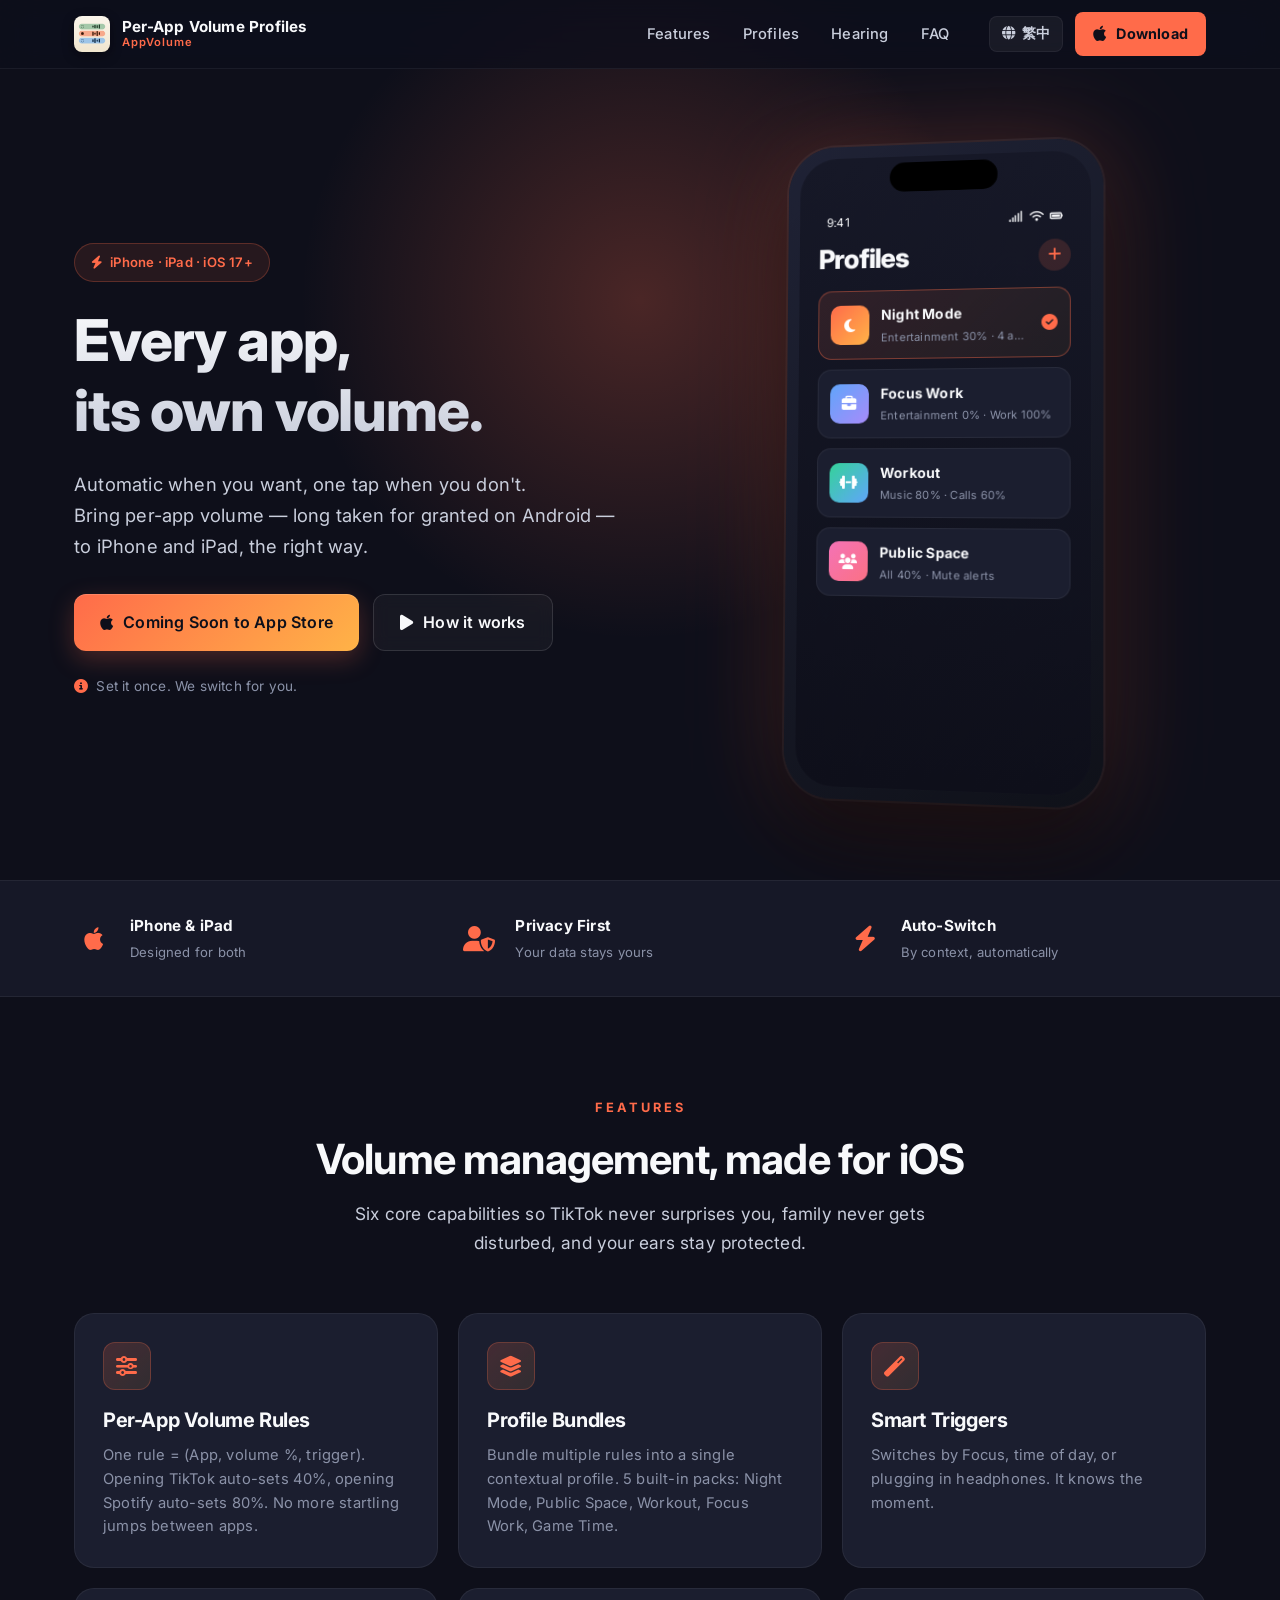
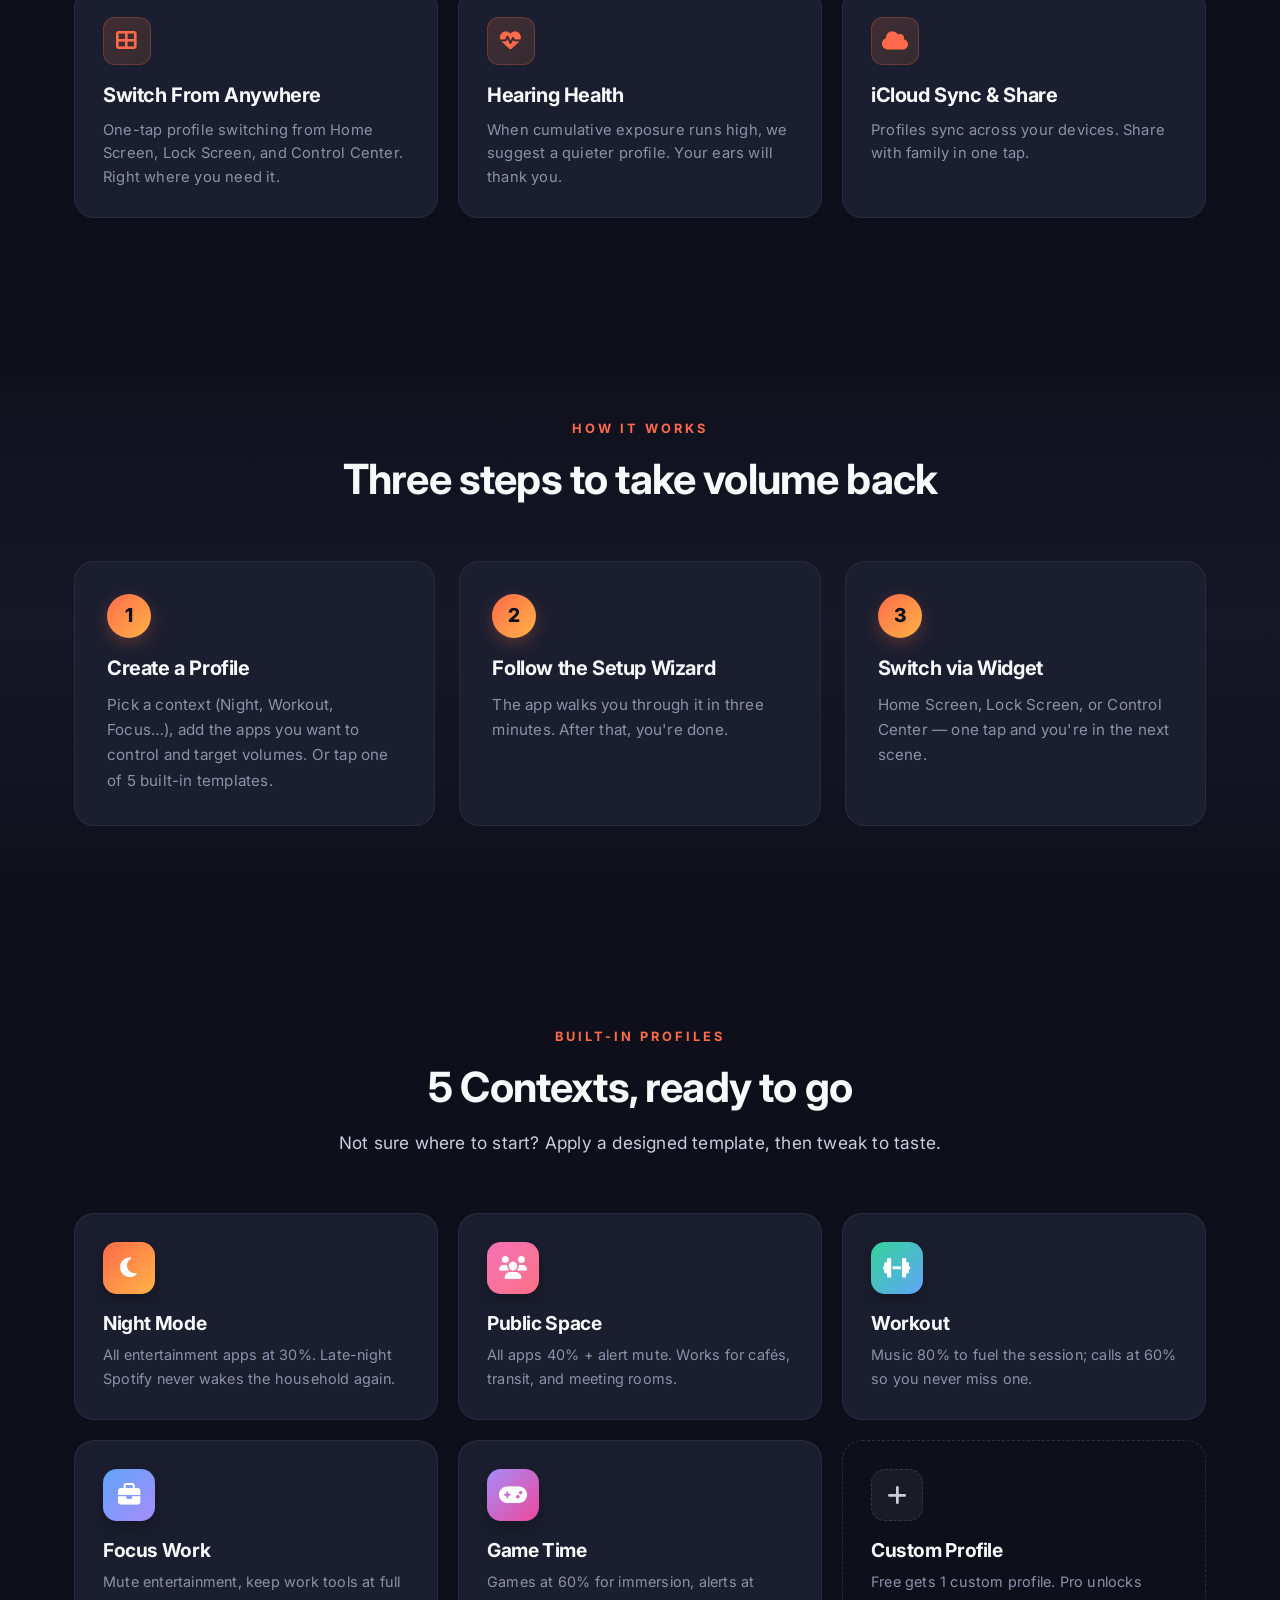
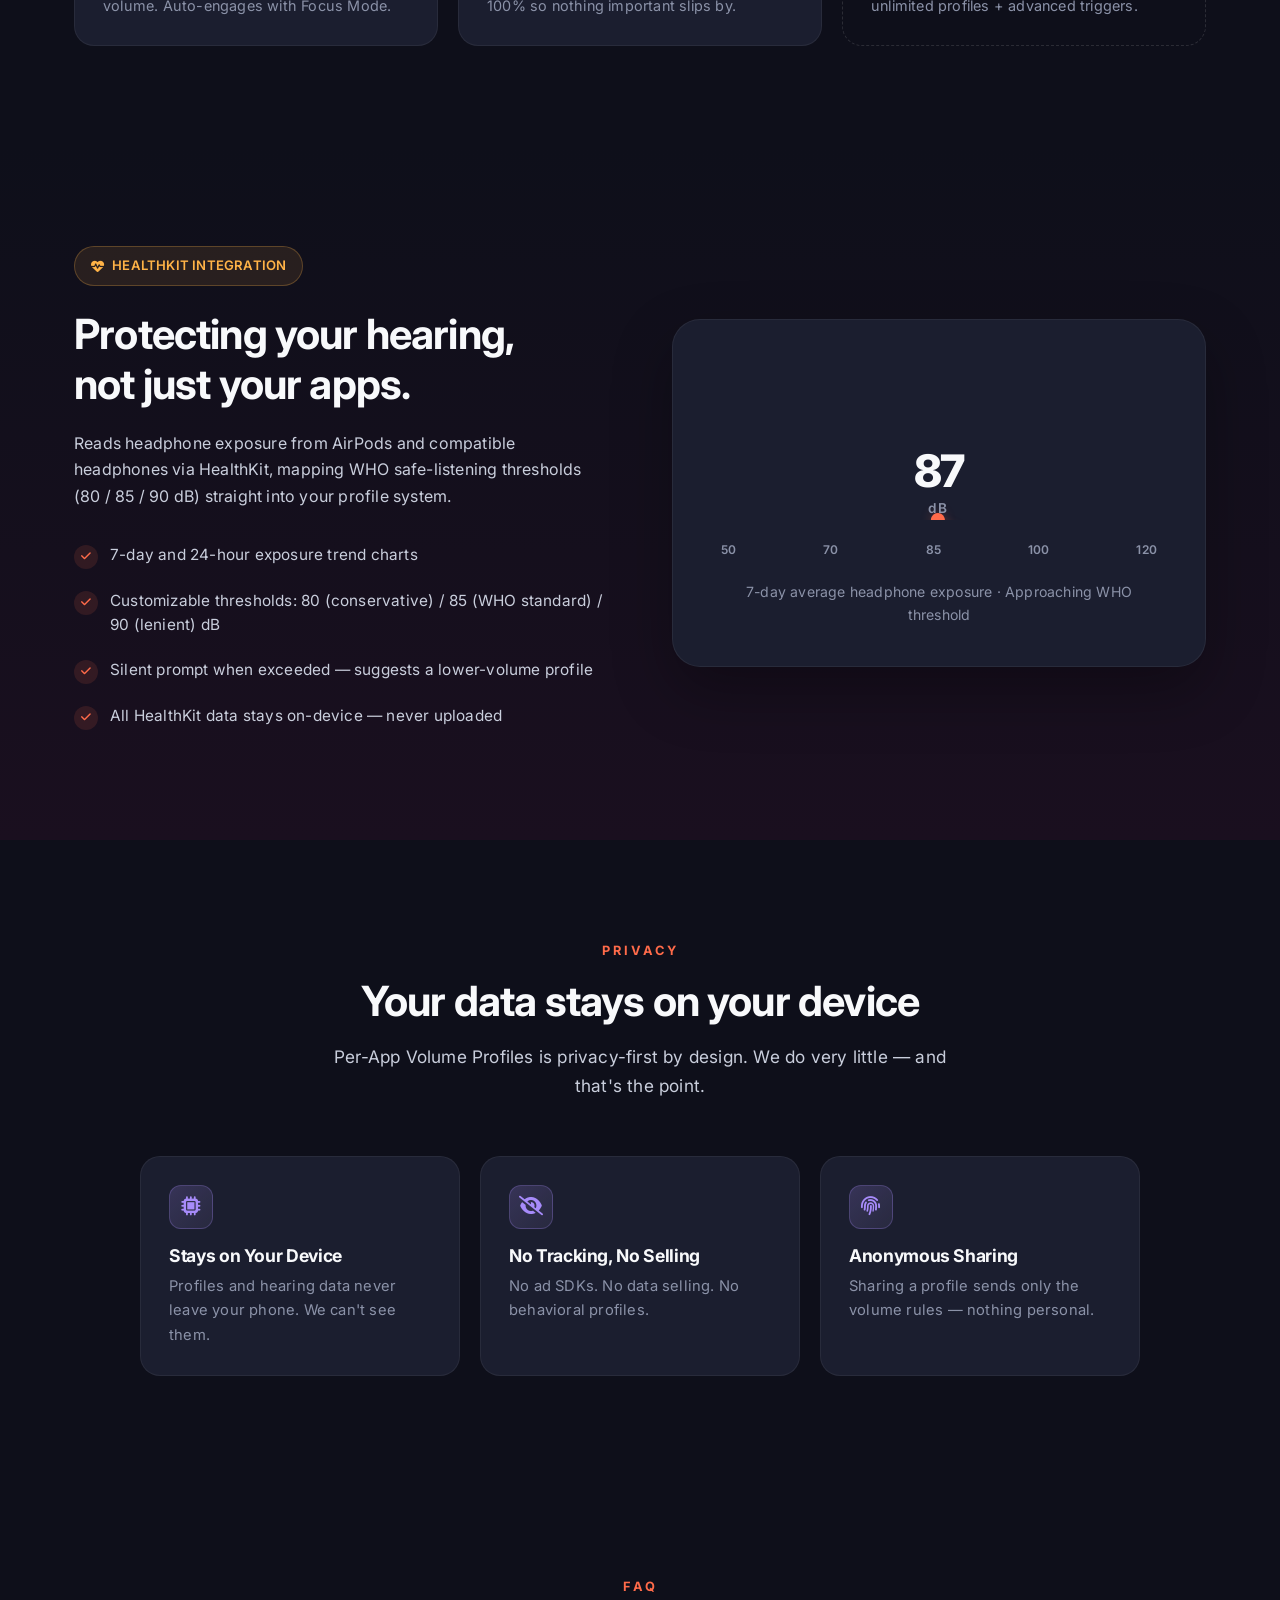
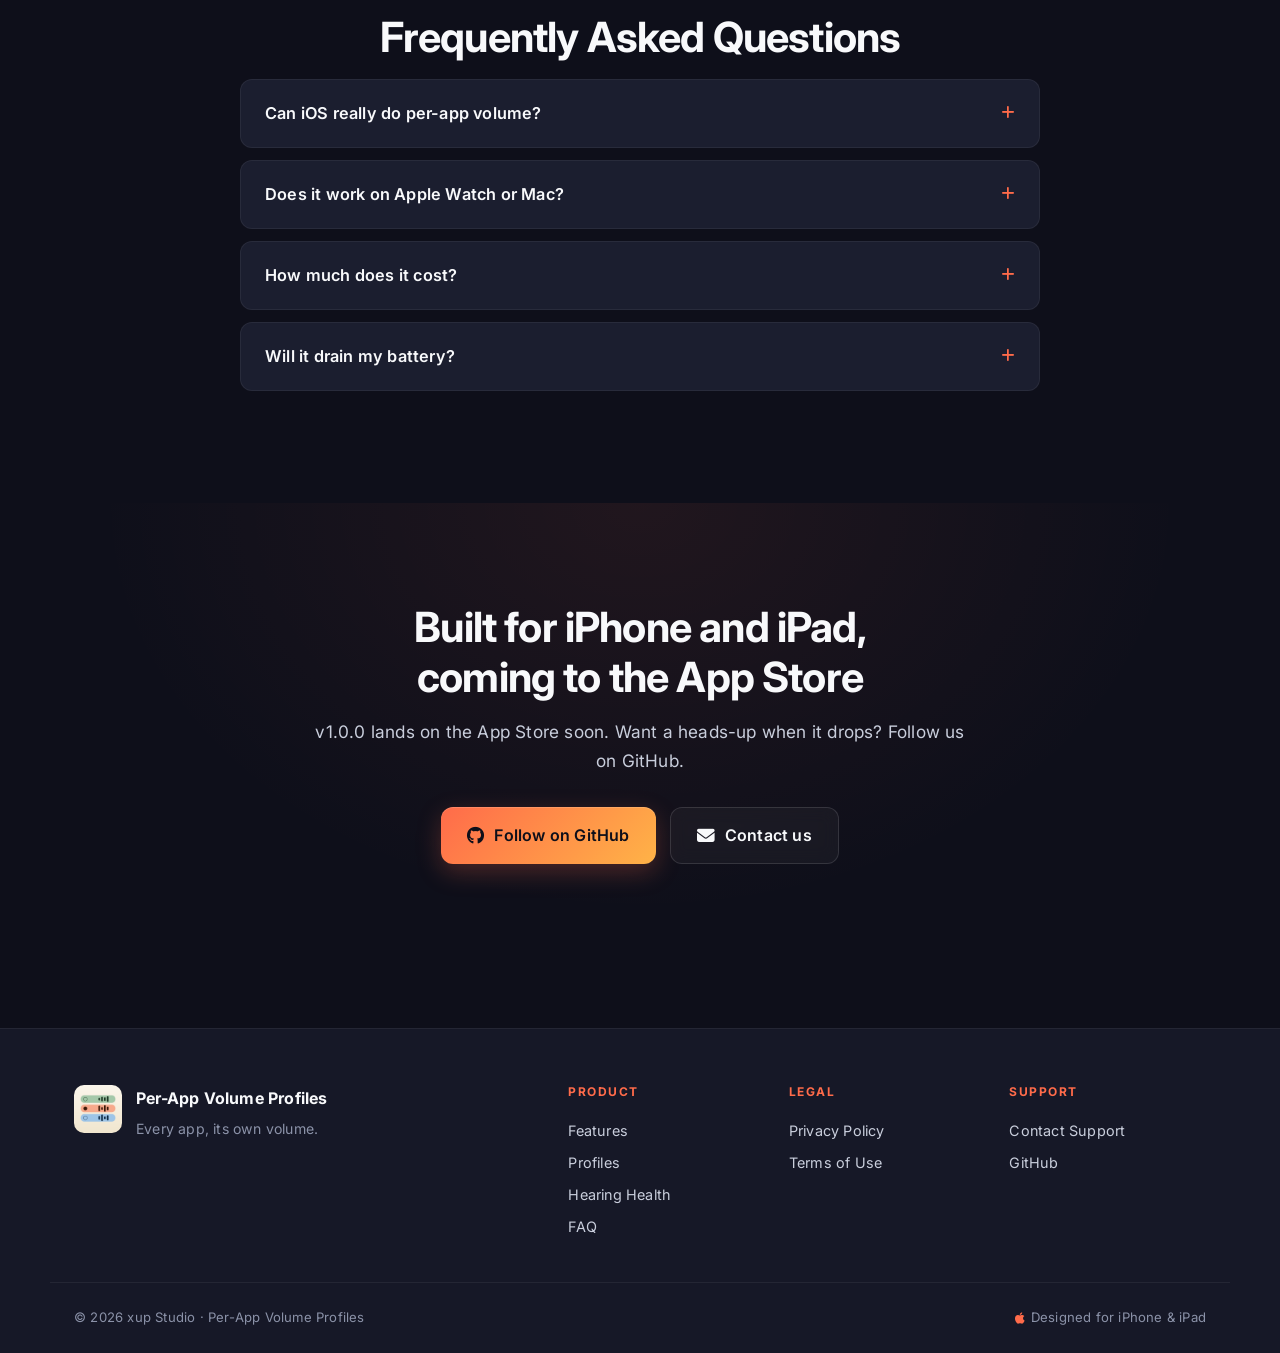
==== commit 79a6769f: "Trim landing page copy — focus on benefits, drop mechanism details Landing page should sell outcomes" ====
--- a/index.html
+++ b/index.html
@@ -113,8 +113,8 @@
                         </a>
                     </div>
 
-                    <p class="hero-note" data-lang="zh"><i class="fas fa-info-circle"></i> 透過 iOS Shortcuts 合法實現 — 不依賴系統 API hack、不需要越獄。</p>
-                    <p class="hero-note" data-lang="en" style="display:none;"><i class="fas fa-info-circle"></i> Built on iOS Shortcuts — no system API hacks, no jailbreak required.</p>
+                    <p class="hero-note" data-lang="zh"><i class="fas fa-info-circle"></i> 設定一次，之後 App 自動幫你切。</p>
+                    <p class="hero-note" data-lang="en" style="display:none;"><i class="fas fa-info-circle"></i> Set it once. We switch for you.</p>
                 </div>
 
                 <!-- ===== DEVICE MOCKUP ===== -->
@@ -186,10 +186,10 @@
                 <div class="trust-item">
                     <i class="fab fa-apple"></i>
                     <div>
-                        <strong data-lang="zh">原生 iOS 體驗</strong>
-                        <strong data-lang="en" style="display:none;">Native iOS Experience</strong>
-                        <span data-lang="zh">SwiftUI · Widget · Control Center</span>
-                        <span data-lang="en" style="display:none;">SwiftUI · Widget · Control Center</span>
+                        <strong data-lang="zh">iPhone &amp; iPad</strong>
+                        <strong data-lang="en" style="display:none;">iPhone &amp; iPad</strong>
+                        <span data-lang="zh">為兩個尺寸量身設計</span>
+                        <span data-lang="en" style="display:none;">Designed for both</span>
                     </div>
                 </div>
                 <div class="trust-item">
@@ -197,17 +197,17 @@
                     <div>
                         <strong data-lang="zh">隱私為先</strong>
                         <strong data-lang="en" style="display:none;">Privacy First</strong>
-                        <span data-lang="zh">資料本機 · iCloud 私人區同步</span>
-                        <span data-lang="en" style="display:none;">On-device · iCloud private sync</span>
+                        <span data-lang="zh">資料只留在你的裝置</span>
+                        <span data-lang="en" style="display:none;">Your data stays yours</span>
                     </div>
                 </div>
                 <div class="trust-item">
                     <i class="fas fa-bolt"></i>
                     <div>
-                        <strong data-lang="zh">Shortcuts 驅動</strong>
-                        <strong data-lang="en" style="display:none;">Shortcuts-Powered</strong>
-                        <span data-lang="zh">合法路徑 · 不需要越獄</span>
-                        <span data-lang="en" style="display:none;">Legitimate · No jailbreak</span>
+                        <strong data-lang="zh">自動切換</strong>
+                        <strong data-lang="en" style="display:none;">Auto-Switch</strong>
+                        <span data-lang="zh">依場景自動套用</span>
+                        <span data-lang="en" style="display:none;">By context, automatically</span>
                     </div>
                 </div>
             </div>
@@ -243,32 +243,32 @@
                         <div class="icon-wrapper"><i class="fas fa-magic"></i></div>
                         <h3 data-lang="zh">智慧觸發</h3>
                         <h3 data-lang="en" style="display:none;">Smart Triggers</h3>
-                        <p data-lang="zh">Focus 模式切換、時段（23:00 → 夜間、07:00 → 日間）、耳機 vs 喇叭分流，自動套用對應設定檔。</p>
-                        <p data-lang="en" style="display:none;">Triggered by Focus modes, time of day (23:00 → Night, 07:00 → Day), or headphones vs speakers — the right profile activates itself.</p>
+                        <p data-lang="zh">依專注模式、時段、戴上耳機自動換檔。你想要的場景，它都認得。</p>
+                        <p data-lang="en" style="display:none;">Switches by Focus, time of day, or plugging in headphones. It knows the moment.</p>
                     </div>
 
                     <div class="feature-card">
                         <div class="icon-wrapper"><i class="fas fa-th-large"></i></div>
-                        <h3 data-lang="zh">四種 Widget 形態</h3>
-                        <h3 data-lang="en" style="display:none;">Four Widget Surfaces</h3>
-                        <p data-lang="zh">主畫面 · 鎖定畫面 · 控制中心 · iPad 滑桿。從哪都能切換設定檔，全 iOS 17+ Interactive Widget。</p>
-                        <p data-lang="en" style="display:none;">Home Screen · Lock Screen · Control Center · iPad slider. Switch profiles from anywhere — all iOS 17+ Interactive Widgets.</p>
+                        <h3 data-lang="zh">隨手就能切換</h3>
+                        <h3 data-lang="en" style="display:none;">Switch From Anywhere</h3>
+                        <p data-lang="zh">主畫面、鎖定畫面、控制中心都能一鍵換設定檔。需要時就在那。</p>
+                        <p data-lang="en" style="display:none;">One-tap profile switching from Home Screen, Lock Screen, and Control Center. Right where you need it.</p>
                     </div>
 
                     <div class="feature-card">
                         <div class="icon-wrapper"><i class="fas fa-heart-pulse"></i></div>
                         <h3 data-lang="zh">聽力健康整合</h3>
                         <h3 data-lang="en" style="display:none;">Hearing Health</h3>
-                        <p data-lang="zh">透過 HealthKit 讀取耳機音量暴露，過去 7 天累計超過 80/85/90 dB 自動建議降低音量設定檔。</p>
-                        <p data-lang="en" style="display:none;">Reads headphone exposure via HealthKit. When 7-day cumulative passes 80/85/90 dB, we suggest a lower-volume profile.</p>
+                        <p data-lang="zh">音量暴露累計過高時，主動建議降低音量設定檔。耳朵會謝謝你。</p>
+                        <p data-lang="en" style="display:none;">When cumulative exposure runs high, we suggest a quieter profile. Your ears will thank you.</p>
                     </div>
 
                     <div class="feature-card">
                         <div class="icon-wrapper"><i class="fas fa-cloud"></i></div>
-                        <h3 data-lang="zh">iCloud 同步 & 分享</h3>
-                        <h3 data-lang="en" style="display:none;">iCloud Sync & Share</h3>
-                        <p data-lang="zh">設定檔自動跨裝置同步到你的 iCloud 私人區。一鍵分享給家人，對方點開連結就能引導建立。</p>
-                        <p data-lang="en" style="display:none;">Profiles sync across your devices via iCloud private zone. One-tap share to family — they tap the link and we guide them through setup.</p>
+                        <h3 data-lang="zh">iCloud 同步 &amp; 分享</h3>
+                        <h3 data-lang="en" style="display:none;">iCloud Sync &amp; Share</h3>
+                        <p data-lang="zh">設定檔自動跨裝置同步，一鍵分享給家人。</p>
+                        <p data-lang="en" style="display:none;">Profiles sync across your devices. Share with family in one tap.</p>
                     </div>
                 </div>
             </div>
@@ -292,18 +292,18 @@
 
                     <div class="howto-step">
                         <div class="step-num">2</div>
-                        <h3 data-lang="zh">跑一次設定精靈</h3>
-                        <h3 data-lang="en" style="display:none;">Run the Setup Wizard</h3>
-                        <p data-lang="zh">App 帶你逐步建立 Personal Automation。iOS 18.2+ 一條 Automation 管所有 App；之前的版本提供逐 App 範本。</p>
-                        <p data-lang="en" style="display:none;">We walk you through Personal Automation creation. iOS 18.2+ uses one automation for all apps; older iOS gets per-app templates.</p>
+                        <h3 data-lang="zh">跟著精靈設定一次</h3>
+                        <h3 data-lang="en" style="display:none;">Follow the Setup Wizard</h3>
+                        <p data-lang="zh">App 一步步帶你做完，三分鐘搞定。之後不用再碰。</p>
+                        <p data-lang="en" style="display:none;">The app walks you through it in three minutes. After that, you're done.</p>
                     </div>
 
                     <div class="howto-step">
                         <div class="step-num">3</div>
                         <h3 data-lang="zh">用 Widget 切換</h3>
                         <h3 data-lang="en" style="display:none;">Switch via Widget</h3>
-                        <p data-lang="zh">主畫面、鎖定畫面、控制中心都能切設定檔。設定完之後永遠不用再打開 Shortcuts.app。</p>
-                        <p data-lang="en" style="display:none;">Switch profiles from Home Screen, Lock Screen, or Control Center. After setup, you never have to open Shortcuts.app again.</p>
+                        <p data-lang="zh">主畫面、鎖定畫面、控制中心，一鍵就能換場景。</p>
+                        <p data-lang="en" style="display:none;">Home Screen, Lock Screen, or Control Center — one tap and you're in the next scene.</p>
                     </div>
                 </div>
             </div>
@@ -430,34 +430,26 @@
                     <div class="privacy-grid">
                         <div class="privacy-card">
                             <i class="fas fa-microchip"></i>
-                            <h4 data-lang="zh">100% 本機儲存</h4>
-                            <h4 data-lang="en" style="display:none;">100% On-Device</h4>
-                            <p data-lang="zh">所有設定檔、規則、HealthKit 資料只存在你的 iPhone 與 iCloud 私人區。我們沒有伺服器存使用者資料。</p>
-                            <p data-lang="en" style="display:none;">Every profile, rule, and HealthKit reading lives only on your iPhone and your iCloud private zone. We have no server holding user data.</p>
+                            <h4 data-lang="zh">資料只在你的裝置</h4>
+                            <h4 data-lang="en" style="display:none;">Stays on Your Device</h4>
+                            <p data-lang="zh">所有設定檔與聽力數據都不上傳，我們也讀不到。</p>
+                            <p data-lang="en" style="display:none;">Profiles and hearing data never leave your phone. We can't see them.</p>
                         </div>
 
                         <div class="privacy-card">
                             <i class="fas fa-eye-slash"></i>
-                            <h4 data-lang="zh">不追蹤、不分析使用習慣</h4>
-                            <h4 data-lang="en" style="display:none;">No Tracking, No Profiling</h4>
-                            <p data-lang="zh">不接第三方廣告 SDK、不賣資料、不建立跨 App 使用畫像。Firebase Analytics 只用於匿名功能事件。</p>
-                            <p data-lang="en" style="display:none;">No third-party ad SDKs. No data sale. No cross-app behavioral profiling. Firebase Analytics is used only for anonymous feature events.</p>
+                            <h4 data-lang="zh">不追蹤、不販售</h4>
+                            <h4 data-lang="en" style="display:none;">No Tracking, No Selling</h4>
+                            <p data-lang="zh">不接廣告 SDK、不賣資料、不建立使用畫像。</p>
+                            <p data-lang="en" style="display:none;">No ad SDKs. No data selling. No behavioral profiles.</p>
                         </div>
 
                         <div class="privacy-card">
                             <i class="fas fa-fingerprint"></i>
-                            <h4 data-lang="zh">設定檔分享匿名化</h4>
-                            <h4 data-lang="en" style="display:none;">Anonymous Profile Sharing</h4>
-                            <p data-lang="zh">分享設定檔時，僅傳輸規則內容（音量、條件），不含個人標識資訊或 App 使用紀錄。</p>
-                            <p data-lang="en" style="display:none;">When you share a profile, only rule data (volumes, triggers) travels — never personal identifiers or app usage history.</p>
-                        </div>
-
-                        <div class="privacy-card">
-                            <i class="fas fa-file-shield"></i>
-                            <h4 data-lang="zh">符合 Apple Privacy Manifest</h4>
-                            <h4 data-lang="en" style="display:none;">Apple Privacy Manifest</h4>
-                            <p data-lang="zh">完整提交 PrivacyInfo.xcprivacy，所有 API 使用理由（Required Reasons API）公開可查。</p>
-                            <p data-lang="en" style="display:none;">Ships with a complete PrivacyInfo.xcprivacy. Every Required Reasons API call is declared and auditable.</p>
+                            <h4 data-lang="zh">分享也匿名</h4>
+                            <h4 data-lang="en" style="display:none;">Anonymous Sharing</h4>
+                            <p data-lang="zh">分享設定檔時只傳音量規則，不含任何個資。</p>
+                            <p data-lang="en" style="display:none;">Sharing a profile sends only the volume rules — nothing personal.</p>
                         </div>
                     </div>
                 </div>
@@ -474,22 +466,12 @@
                 <div class="faq-list">
                     <details class="faq-item">
                         <summary>
-                            <span data-lang="zh">這是怎麼做到 per-app 音量的？iOS 不是不允許嗎？</span>
-                            <span data-lang="en" style="display:none;">How does this achieve per-app volume? iOS doesn't allow it, right?</span>
+                            <span data-lang="zh">iOS 真的能做 per-app 音量？</span>
+                            <span data-lang="en" style="display:none;">Can iOS really do per-app volume?</span>
                             <i class="fas fa-plus"></i>
                         </summary>
-                        <p data-lang="zh">iOS 確實沒開放系統音量 API，所以我們不去 hack。我們合法地組合 iOS 既有的 Shortcuts「Set Volume」action 與 Personal Automation「Open App」trigger，App 內幫你產生對應的 Shortcuts 與設定指南。設定完之後，每次打開那個 App，iOS 會自動執行對應 Shortcut 來調整音量。</p>
-                        <p data-lang="en" style="display:none;">iOS doesn't expose a system volume API, so we don't hack it. We legitimately combine iOS's existing Shortcuts "Set Volume" action with the "When App Is Opened" Personal Automation trigger. The app generates the Shortcuts and walks you through setup. After that, opening the app triggers iOS to run the matching Shortcut.</p>
-                    </details>
-
-                    <details class="faq-item">
-                        <summary>
-                            <span data-lang="zh">需要每個 App 都設定一次嗎？很麻煩耶。</span>
-                            <span data-lang="en" style="display:none;">Do I have to set this up for every single app? That sounds tedious.</span>
-                            <i class="fas fa-plus"></i>
-                        </summary>
-                        <p data-lang="zh">iOS 18.2 之後不用了。Apple 在 18.2 開放 「Get Current App」 Shortcuts action，讓我們可以用一條 Automation 管所有 App — 整套設定只跑一次。iOS 18.1 以下的版本仍需逐 App 設定，App 內精靈幫你一條一條建立、不會漏。</p>
-                        <p data-lang="en" style="display:none;">On iOS 18.2+, no. Apple added the "Get Current App" Shortcuts action in 18.2, letting us use one automation to cover every app — setup runs once. On iOS 18.1 or earlier, per-app setup is required, but our wizard guides you through each one.</p>
+                        <p data-lang="zh">可以，而且完全合法。App 用 iOS 內建的自動化機制，幫你在開啟特定 App 時自動套用對應音量。不需要越獄，也不會碰到系統的東西。</p>
+                        <p data-lang="en" style="display:none;">Yes, and completely legitimately. The app uses iOS's built-in automation to apply the matching volume when you open a specific app. No jailbreak, no system tampering.</p>
                     </details>
 
                     <details class="faq-item">
@@ -498,38 +480,28 @@
                             <span data-lang="en" style="display:none;">Does it work on Apple Watch or Mac?</span>
                             <i class="fas fa-plus"></i>
                         </summary>
-                        <p data-lang="zh">v1.0.0 不支援。專注做好 iPhone 與 iPad（含 iPad 的 Stage Manager / Split View 多 App 場景）。Apple Watch / Mac 未來版本評估，但目前不在 roadmap。</p>
-                        <p data-lang="en" style="display:none;">Not in v1.0.0. We're focused on iPhone and iPad (including iPad's Stage Manager / Split View multi-app scenarios). Apple Watch and Mac are not on the current roadmap.</p>
+                        <p data-lang="zh">目前只做 iPhone 與 iPad。Apple Watch / Mac 不在這次的範圍內。</p>
+                        <p data-lang="en" style="display:none;">iPhone and iPad only for now. Apple Watch and Mac aren't in scope.</p>
                     </details>
 
                     <details class="faq-item">
                         <summary>
-                            <span data-lang="zh">價格怎麼算？有免費版嗎？</span>
-                            <span data-lang="en" style="display:none;">What's the pricing? Is there a free tier?</span>
+                            <span data-lang="zh">價格怎麼算？</span>
+                            <span data-lang="en" style="display:none;">How much does it cost?</span>
                             <i class="fas fa-plus"></i>
                         </summary>
-                        <p data-lang="zh">免費版：1 個設定檔、3 條規則，5 組內建情境可預覽。Pro 解鎖無限設定檔、無限規則、進階觸發（Focus Mode、時段、耳機分流）、聽力健康整合、iCloud 分享。</p>
-                        <p data-lang="en" style="display:none;">Free: 1 profile, 3 rules, preview of 5 built-in templates. Pro unlocks unlimited profiles, unlimited rules, advanced triggers (Focus Mode, time of day, headphone routing), Hearing Health integration, and iCloud sharing.</p>
+                        <p data-lang="zh">免費版可建立 1 個自訂設定檔。Pro 解鎖無限設定檔、進階觸發、聽力健康、iCloud 分享。</p>
+                        <p data-lang="en" style="display:none;">Free gets 1 custom profile. Pro unlocks unlimited profiles, advanced triggers, Hearing Health, and iCloud sharing.</p>
                     </details>
 
                     <details class="faq-item">
                         <summary>
-                            <span data-lang="zh">會不會耗電？背景一直跑嗎？</span>
-                            <span data-lang="en" style="display:none;">Will it drain my battery? Does it run in the background?</span>
+                            <span data-lang="zh">會耗電嗎？</span>
+                            <span data-lang="en" style="display:none;">Will it drain my battery?</span>
                             <i class="fas fa-plus"></i>
                         </summary>
-                        <p data-lang="zh">不會背景跑。實際執行音量切換的是 iOS Shortcuts 系統，我們的 App 只在你打開來建立 / 編輯設定檔時運作。HealthKit 也用 background delivery，不主動 polling。</p>
-                        <p data-lang="en" style="display:none;">It doesn't. iOS Shortcuts itself handles the volume change — our app only runs when you open it to create or edit profiles. HealthKit uses background delivery, not active polling.</p>
-                    </details>
-
-                    <details class="faq-item">
-                        <summary>
-                            <span data-lang="zh">為什麼 icon 寫 AppVolume、App 內又叫 Per-App Volume Profiles？</span>
-                            <span data-lang="en" style="display:none;">Why is the icon labeled "AppVolume" but the app is called "Per-App Volume Profiles"?</span>
-                            <i class="fas fa-plus"></i>
-                        </summary>
-                        <p data-lang="zh">Per-App Volume Profiles 是完整正式名（在 App Store、設定頁、行銷文案使用）。AppVolume 是主畫面 icon 短名 — iOS 主畫面 icon 標籤空間只夠 ~11 字，所以用簡短版本。兩者代表同一個 App。</p>
-                        <p data-lang="en" style="display:none;">Per-App Volume Profiles is the full official name (used in App Store, settings, marketing). AppVolume is the Home Screen icon shorthand — iOS only fits ~11 characters under an icon, so we use the short form. Same app.</p>
+                        <p data-lang="zh">不會。App 不在背景跑，只在你打開來編輯設定檔時運作。</p>
+                        <p data-lang="en" style="display:none;">No. The app doesn't run in the background — only when you open it to edit profiles.</p>
                     </details>
                 </div>
             </div>
--- a/style.css
+++ b/style.css
@@ -909,9 +909,9 @@
 
 .privacy-grid {
     display: grid;
-    grid-template-columns: repeat(2, 1fr);
+    grid-template-columns: repeat(3, 1fr);
     gap: 20px;
-    max-width: 920px;
+    max-width: 1000px;
     margin: 0 auto;
 }
 
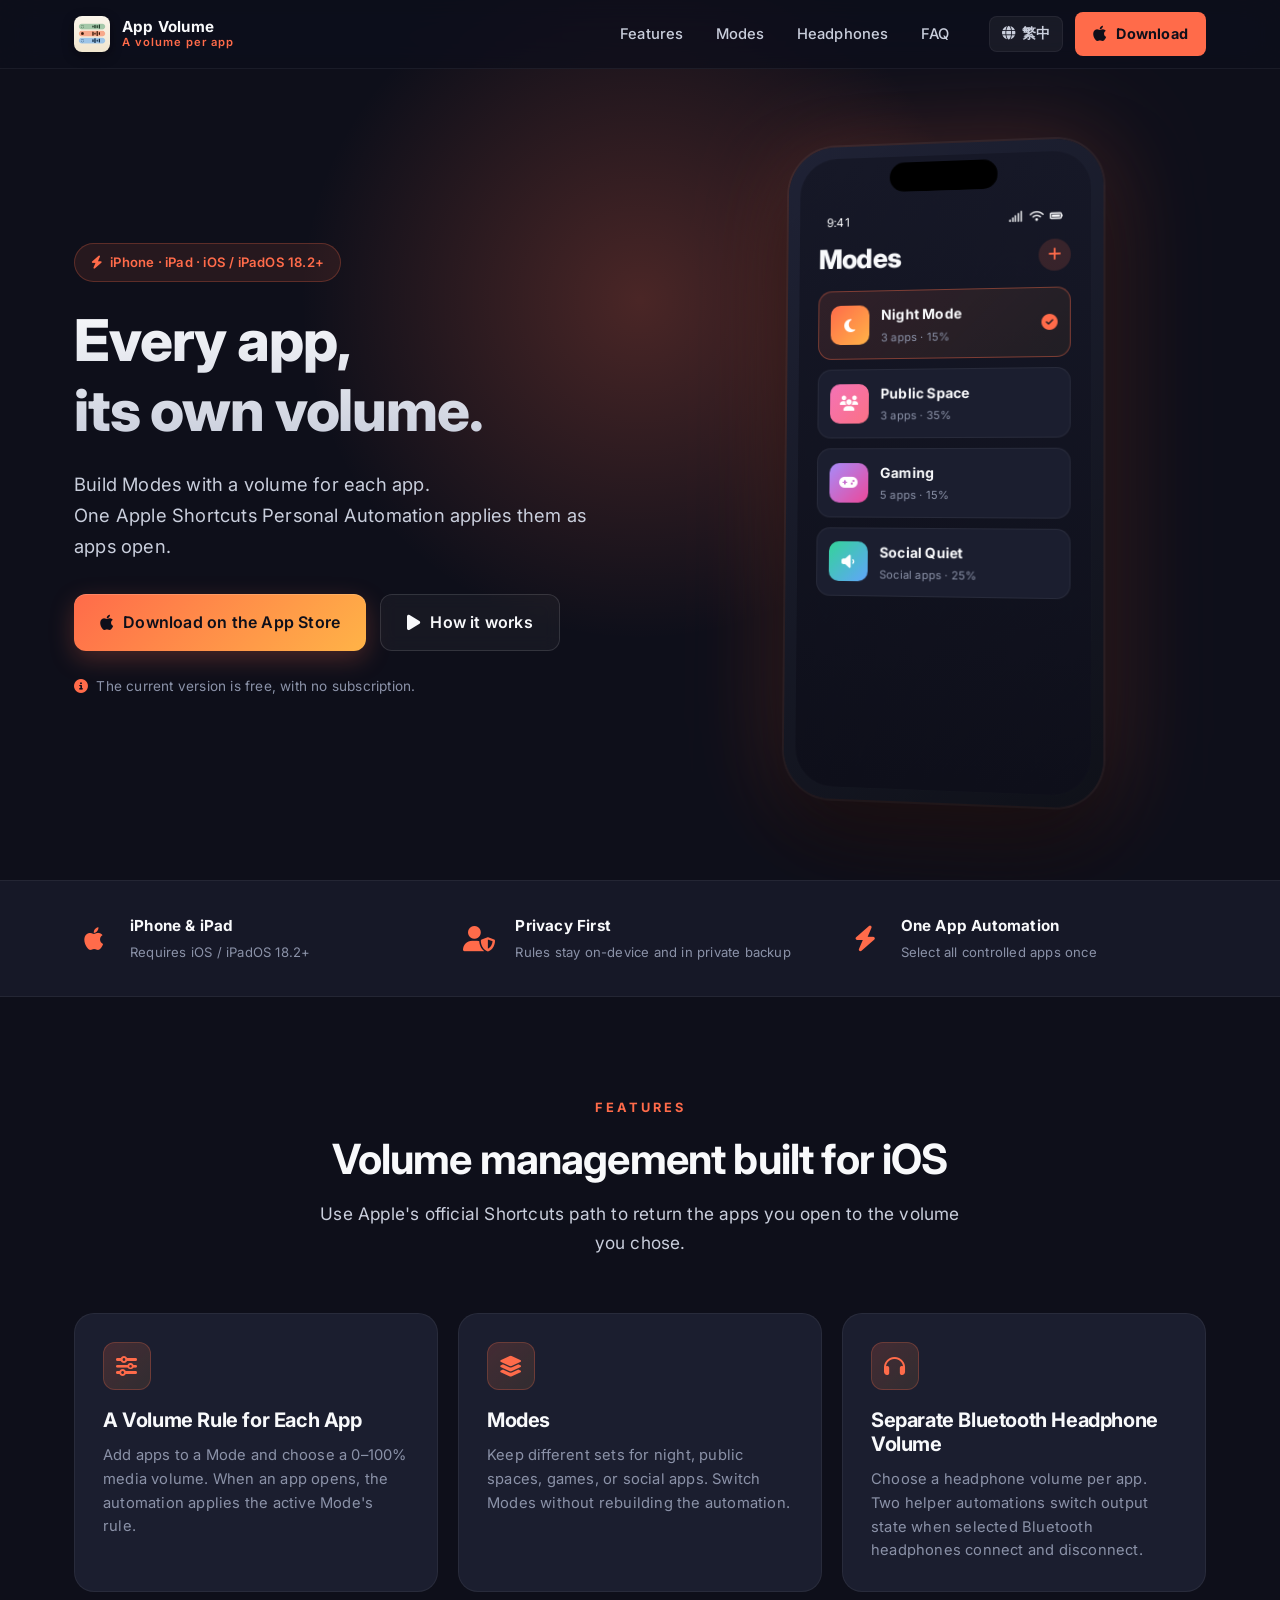
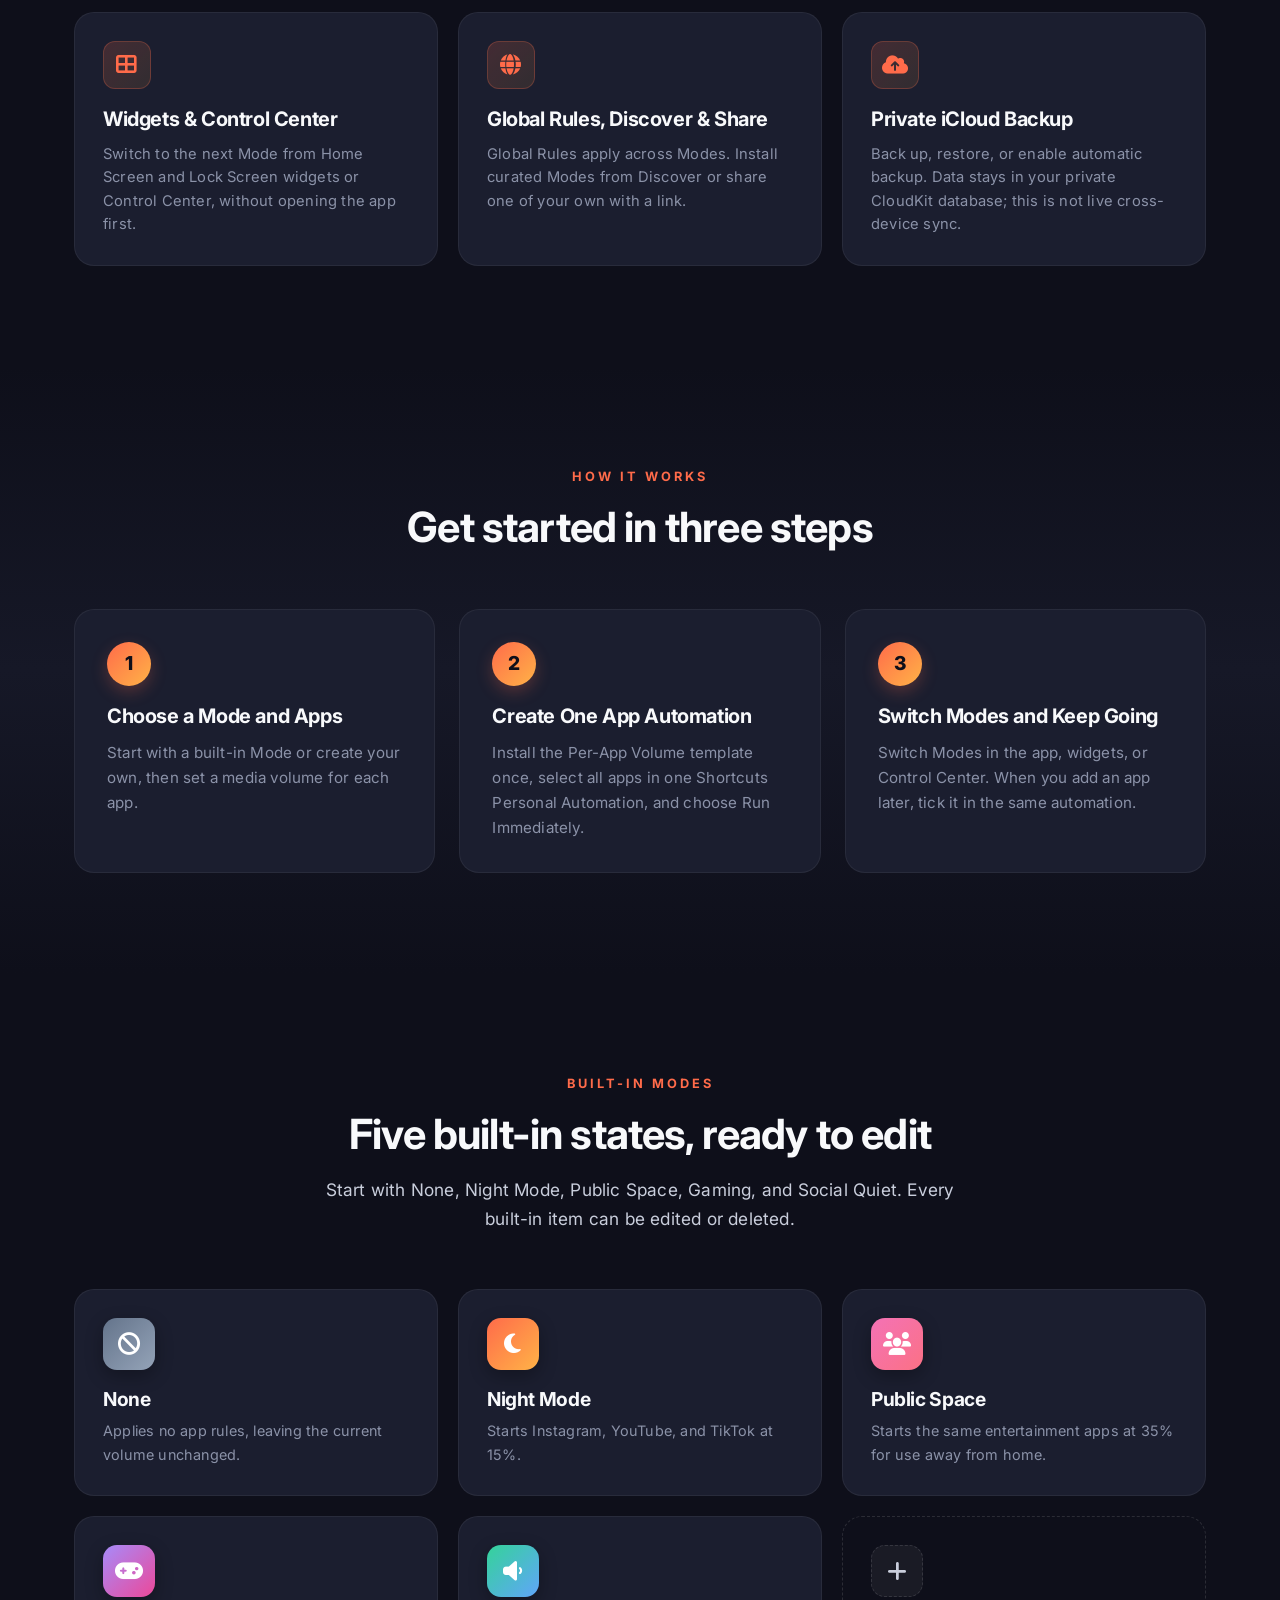
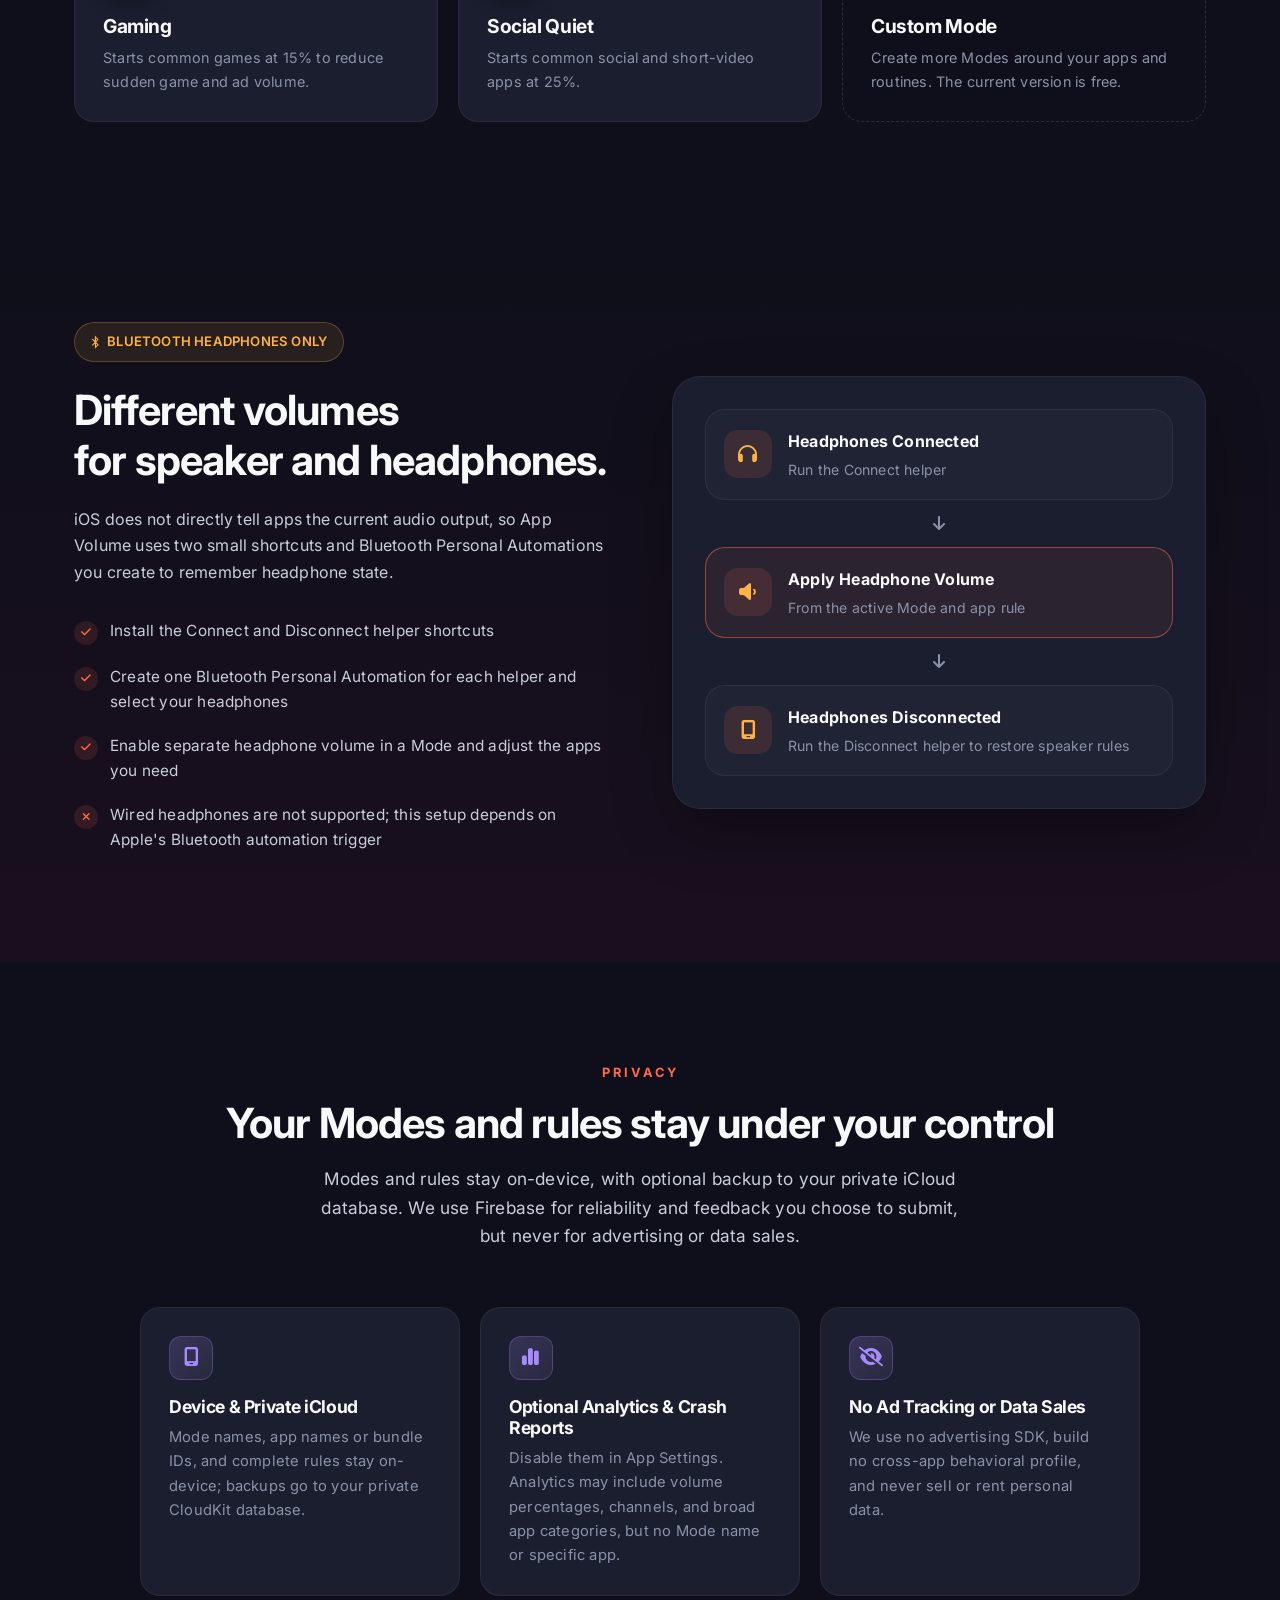
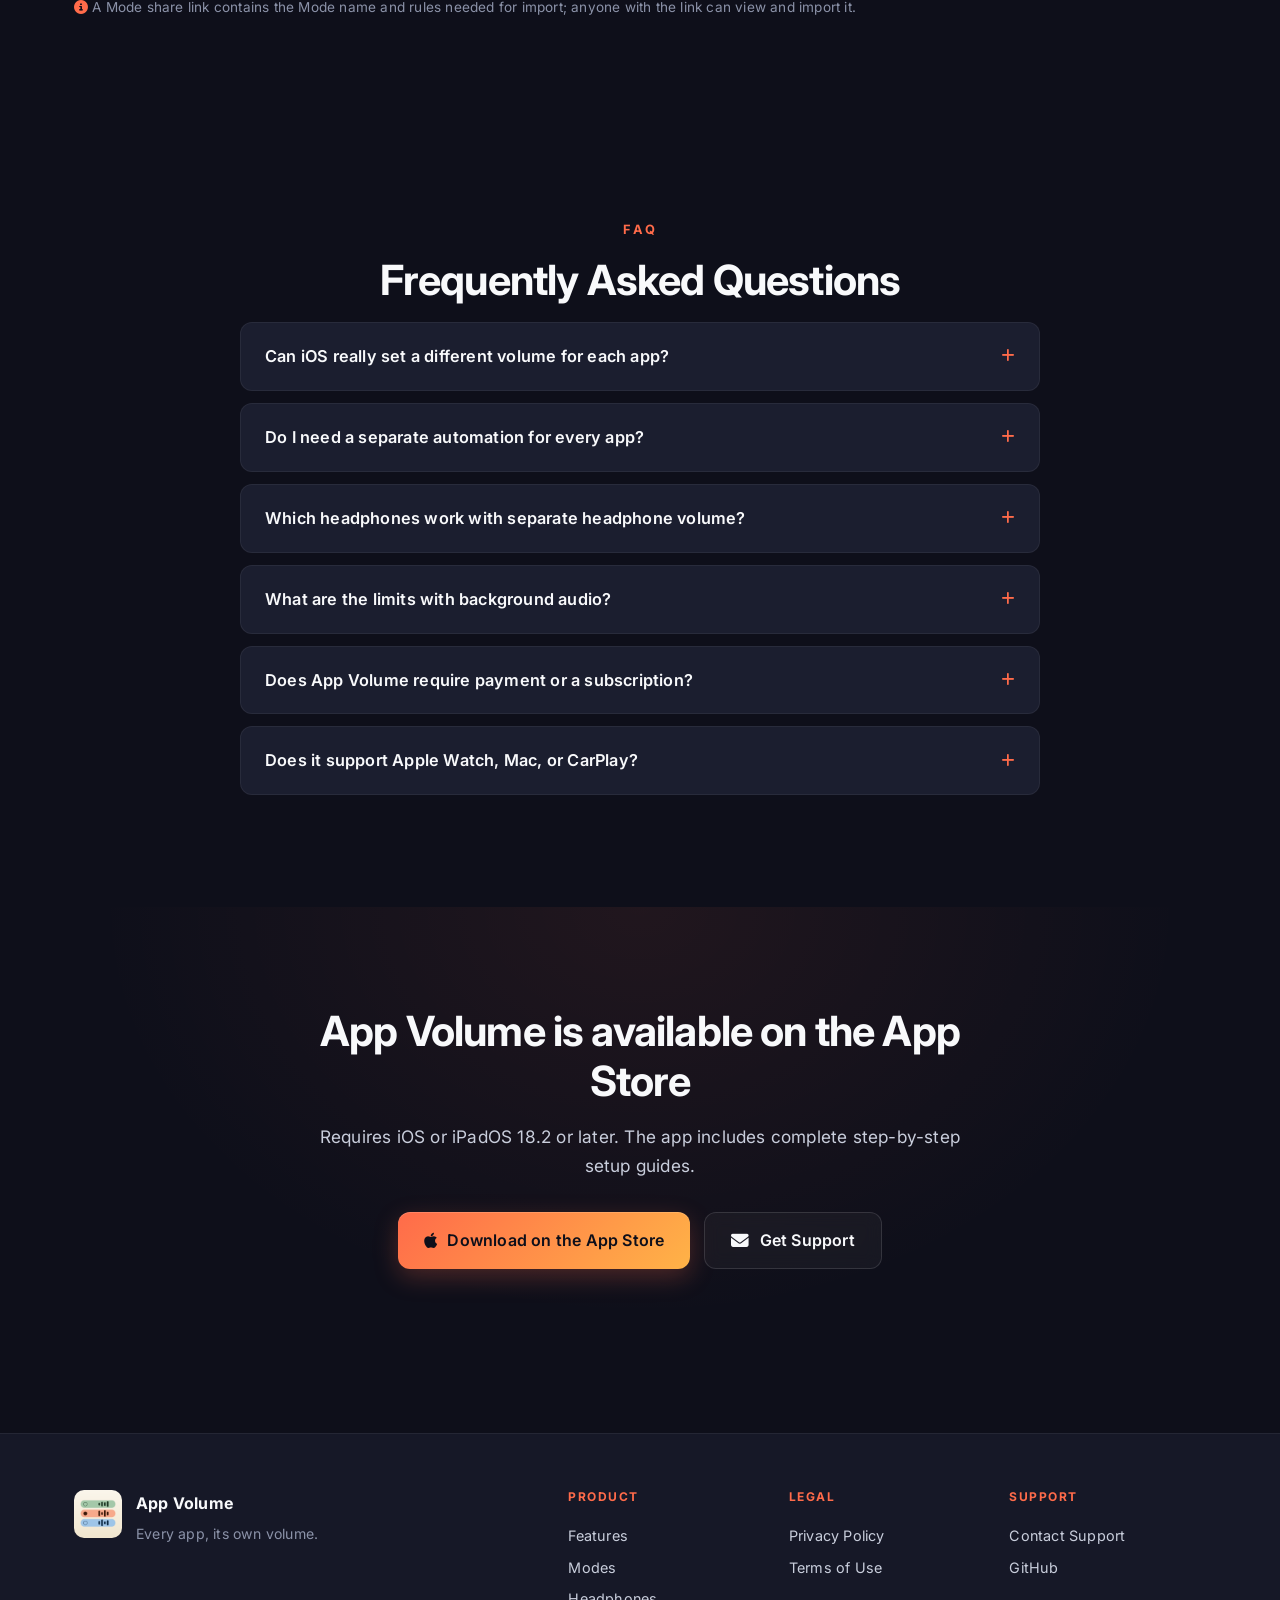
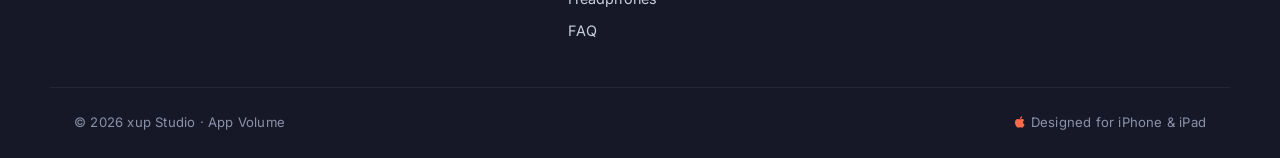
==== commit 91f20e77: "Update App Volume site and privacy disclosures" ====
--- a/index.html
+++ b/index.html
@@ -4,174 +4,97 @@
 <head>
     <meta charset="UTF-8">
     <meta name="viewport" content="width=device-width, initial-scale=1.0">
-
-    <title>Per-App Volume Profiles — 應用音量設定檔</title>
-    <meta name="description"
-        content="Per-App Volume Profiles 為 iPhone 與 iPad 帶來每個 App 獨立音量。Focus Mode、時段、耳機自動切換，搭配 Widget 與 Shortcuts。">
-    <meta name="keywords" content="per-app volume, iOS volume control, app volume, AppVolume, iPhone volume per app, Shortcuts, HealthKit, hearing health">
+    <title>App Volume — 每個 App 都有自己的音量</title>
+    <meta name="description" content="App Volume 為 iPhone 與 iPad 帶來每個 App 的音量規則、情境模式、藍牙耳機音量、Widget 與控制中心切換。需要 iOS 或 iPadOS 18.2 以上版本。">
+    <meta name="keywords" content="App Volume, per-app volume, iOS volume control, iPhone volume per app, Shortcuts, widget, Control Center">
     <meta name="theme-color" content="#0E0F1A">
-
-    <meta property="og:title" content="Per-App Volume Profiles — 每個 App 獨立音量">
-    <meta property="og:description"
-        content="Per-app volume for iPhone and iPad. Automatic when you want, one tap when you don't.">
+    <meta property="og:title" content="App Volume — 每個 App 都有自己的音量">
+    <meta property="og:description" content="Per-app volume modes for iPhone and iPad, powered by Apple Shortcuts.">
     <meta property="og:type" content="website">
     <meta property="og:image" content="assets/app-icon.png">
-
     <link rel="icon" href="assets/app-icon.png" type="image/png">
     <link rel="shortcut icon" href="assets/app-icon.png" type="image/png">
     <link rel="apple-touch-icon" href="assets/app-icon.png">
-
     <link rel="stylesheet" href="style.css">
-
     <link rel="preconnect" href="https://fonts.googleapis.com">
     <link rel="preconnect" href="https://fonts.gstatic.com" crossorigin>
-    <link
-        href="https://fonts.googleapis.com/css2?family=Inter:wght@400;500;600;700;800&family=Noto+Sans+TC:wght@400;500;700;800&display=swap"
-        rel="stylesheet">
-
+    <link href="https://fonts.googleapis.com/css2?family=Inter:wght@400;500;600;700;800&family=Noto+Sans+TC:wght@400;500;700;800&display=swap" rel="stylesheet">
     <link rel="stylesheet" href="https://cdnjs.cloudflare.com/ajax/libs/font-awesome/6.4.0/css/all.min.css">
 </head>
 
 <body>
-    <!-- ===== NAVBAR ===== -->
     <nav class="navbar">
         <div class="container nav-inner">
             <a href="index.html" class="nav-logo">
-                <img src="assets/app-icon.png" alt="Per-App Volume Profiles" class="nav-logo-img">
+                <img src="assets/app-icon.png" alt="App Volume" class="nav-logo-img">
                 <div class="nav-logo-text">
-                    <span class="nav-logo-name">Per-App Volume Profiles</span>
-                    <span class="nav-logo-tag">AppVolume</span>
+                    <span class="nav-logo-name">App Volume</span>
+                    <span class="nav-logo-tag" data-lang="zh">應用音量</span>
+                    <span class="nav-logo-tag" data-lang="en" style="display:none;">A volume per app</span>
                 </div>
             </a>
-
             <div class="nav-links">
-                <a href="#features" data-lang="zh">功能</a>
-                <a href="#features" data-lang="en" style="display:none;">Features</a>
-
-                <a href="#profiles" data-lang="zh">設定檔</a>
-                <a href="#profiles" data-lang="en" style="display:none;">Profiles</a>
-
-                <a href="#hearing" data-lang="zh">聽力健康</a>
-                <a href="#hearing" data-lang="en" style="display:none;">Hearing</a>
-
-                <a href="#faq" data-lang="zh">常見問題</a>
-                <a href="#faq" data-lang="en" style="display:none;">FAQ</a>
-            </div>
-
+                <a href="#features" data-lang="zh">功能</a><a href="#features" data-lang="en" style="display:none;">Features</a>
+                <a href="#modes" data-lang="zh">情境模式</a><a href="#modes" data-lang="en" style="display:none;">Modes</a>
+                <a href="#headphones" data-lang="zh">耳機音量</a><a href="#headphones" data-lang="en" style="display:none;">Headphones</a>
+                <a href="#faq" data-lang="zh">常見問題</a><a href="#faq" data-lang="en" style="display:none;">FAQ</a>
+            </div>
             <div class="nav-actions">
-                <button class="lang-toggle" id="langToggle" aria-label="Switch language">
-                    <i class="fas fa-globe"></i>
-                    <span class="lang-toggle-text">EN</span>
-                </button>
-                <a href="#download" class="btn btn-download">
-                    <i class="fab fa-apple"></i>
-                    <span data-lang="zh">下載</span>
-                    <span data-lang="en" style="display:none;">Download</span>
-                </a>
-                <button class="mobile-menu-toggle" id="mobileMenuToggle" aria-label="Open menu">
-                    <i class="fas fa-bars"></i>
-                </button>
+                <button type="button" class="lang-toggle" id="langToggle" aria-label="Switch language"><i class="fas fa-globe"></i><span class="lang-toggle-text">EN</span></button>
+                <a href="https://apps.apple.com/app/id6773184998" target="_blank" rel="noopener" class="btn btn-download"><i class="fab fa-apple"></i><span data-lang="zh">下載</span><span data-lang="en" style="display:none;">Download</span></a>
+                <button type="button" class="mobile-menu-toggle" id="mobileMenuToggle" aria-label="Open menu"><i class="fas fa-bars"></i></button>
             </div>
         </div>
         <div class="mobile-menu" id="mobileMenu">
-            <a href="#features" data-lang="zh">功能</a>
-            <a href="#features" data-lang="en" style="display:none;">Features</a>
-            <a href="#profiles" data-lang="zh">設定檔</a>
-            <a href="#profiles" data-lang="en" style="display:none;">Profiles</a>
-            <a href="#hearing" data-lang="zh">聽力健康</a>
-            <a href="#hearing" data-lang="en" style="display:none;">Hearing</a>
-            <a href="#faq" data-lang="zh">常見問題</a>
-            <a href="#faq" data-lang="en" style="display:none;">FAQ</a>
+            <a href="#features" data-lang="zh">功能</a><a href="#features" data-lang="en" style="display:none;">Features</a>
+            <a href="#modes" data-lang="zh">情境模式</a><a href="#modes" data-lang="en" style="display:none;">Modes</a>
+            <a href="#headphones" data-lang="zh">耳機音量</a><a href="#headphones" data-lang="en" style="display:none;">Headphones</a>
+            <a href="#faq" data-lang="zh">常見問題</a><a href="#faq" data-lang="en" style="display:none;">FAQ</a>
         </div>
     </nav>
 
     <main>
-        <!-- ===== HERO ===== -->
         <section class="hero-section">
             <div class="hero-glow"></div>
             <div class="container hero-content">
                 <div class="hero-text">
-                    <span class="badge-accent" data-lang="zh"><i class="fas fa-bolt"></i> iPhone · iPad · iOS 17+</span>
-                    <span class="badge-accent" data-lang="en" style="display:none;"><i class="fas fa-bolt"></i> iPhone · iPad · iOS 17+</span>
-
+                    <span class="badge-accent" data-lang="zh"><i class="fas fa-bolt"></i> iPhone · iPad · iOS / iPadOS 18.2+</span>
+                    <span class="badge-accent" data-lang="en" style="display:none;"><i class="fas fa-bolt"></i> iPhone · iPad · iOS / iPadOS 18.2+</span>
                     <h1 data-lang="zh">每個 App，<br>都有它自己的音量。</h1>
                     <h1 data-lang="en" style="display:none;">Every app,<br>its own volume.</h1>
-
-                    <p class="hero-sub" data-lang="zh">想自動切換就自動，想一鍵切換就一鍵。<br>把 Android 使用者習以為常的 per-app 音量，用合法路徑帶到 iPhone 與 iPad。</p>
-                    <p class="hero-sub" data-lang="en" style="display:none;">Automatic when you want, one tap when you don't.<br>Bring per-app volume — long taken for granted on Android — to iPhone and iPad, the right way.</p>
-
+                    <p class="hero-sub" data-lang="zh">建立情境模式，替不同 App 設定音量。<br>透過 Apple「捷徑」的一個個人自動化，在你打開 App 時套用。</p>
+                    <p class="hero-sub" data-lang="en" style="display:none;">Build Modes with a volume for each app.<br>One Apple Shortcuts Personal Automation applies them as apps open.</p>
                     <div class="cta-buttons" id="download">
-                        <a href="#notify" class="btn btn-primary">
-                            <i class="fab fa-apple"></i>
-                            <span data-lang="zh">即將登陸 App Store</span>
-                            <span data-lang="en" style="display:none;">Coming Soon to App Store</span>
-                        </a>
-                        <a href="#how-it-works" class="btn btn-outline">
-                            <i class="fas fa-play"></i>
-                            <span data-lang="zh">運作方式</span>
-                            <span data-lang="en" style="display:none;">How it works</span>
-                        </a>
-                    </div>
-
-                    <p class="hero-note" data-lang="zh"><i class="fas fa-info-circle"></i> 設定一次，之後 App 自動幫你切。</p>
-                    <p class="hero-note" data-lang="en" style="display:none;"><i class="fas fa-info-circle"></i> Set it once. We switch for you.</p>
-                </div>
-
-                <!-- ===== DEVICE MOCKUP ===== -->
+                        <a href="https://apps.apple.com/app/id6773184998" target="_blank" rel="noopener" class="btn btn-primary"><i class="fab fa-apple"></i><span data-lang="zh">在 App Store 下載</span><span data-lang="en" style="display:none;">Download on the App Store</span></a>
+                        <a href="#how-it-works" class="btn btn-outline"><i class="fas fa-play"></i><span data-lang="zh">運作方式</span><span data-lang="en" style="display:none;">How it works</span></a>
+                    </div>
+                    <p class="hero-note" data-lang="zh"><i class="fas fa-info-circle"></i> 目前版本完全免費，沒有訂閱。</p>
+                    <p class="hero-note" data-lang="en" style="display:none;"><i class="fas fa-info-circle"></i> The current version is free, with no subscription.</p>
+                </div>
+
                 <div class="hero-mockup">
                     <div class="phone-frame">
                         <div class="phone-notch"></div>
                         <div class="phone-screen">
-                            <div class="phone-statusbar">
-                                <span class="phone-time">9:41</span>
-                                <div class="phone-icons">
-                                    <i class="fas fa-signal"></i>
-                                    <i class="fas fa-wifi"></i>
-                                    <i class="fas fa-battery-full"></i>
-                                </div>
-                            </div>
-                            <div class="phone-app-header">
-                                <h3 data-lang="zh">設定檔</h3>
-                                <h3 data-lang="en" style="display:none;">Profiles</h3>
-                                <button class="phone-add-btn"><i class="fas fa-plus"></i></button>
-                            </div>
+                            <div class="phone-statusbar"><span class="phone-time">9:41</span><div class="phone-icons"><i class="fas fa-signal"></i><i class="fas fa-wifi"></i><i class="fas fa-battery-full"></i></div></div>
+                            <div class="phone-app-header"><h3 data-lang="zh">情境模式</h3><h3 data-lang="en" style="display:none;">Modes</h3><button type="button" class="phone-add-btn" aria-label="Add"><i class="fas fa-plus"></i></button></div>
                             <div class="phone-profile-cards">
                                 <div class="profile-card active">
-                                    <div class="profile-icon" style="background:linear-gradient(135deg,#FF6B4A,#FFB347)"><i class="fas fa-moon"></i></div>
-                                    <div class="profile-info">
-                                        <span class="profile-name" data-lang="zh">夜間模式</span>
-                                        <span class="profile-name" data-lang="en" style="display:none;">Night Mode</span>
-                                        <span class="profile-meta" data-lang="zh">娛樂類 30% · 4 個 App</span>
-                                        <span class="profile-meta" data-lang="en" style="display:none;">Entertainment 30% · 4 apps</span>
-                                    </div>
+                                    <div class="profile-icon mode-night-icon"><i class="fas fa-moon"></i></div>
+                                    <div class="profile-info"><span class="profile-name" data-lang="zh">夜間模式</span><span class="profile-name" data-lang="en" style="display:none;">Night Mode</span><span class="profile-meta" data-lang="zh">3 個 App · 15%</span><span class="profile-meta" data-lang="en" style="display:none;">3 apps · 15%</span></div>
                                     <i class="fas fa-check-circle profile-active-icon"></i>
                                 </div>
                                 <div class="profile-card">
-                                    <div class="profile-icon" style="background:linear-gradient(135deg,#60A5FA,#A78BFA)"><i class="fas fa-briefcase"></i></div>
-                                    <div class="profile-info">
-                                        <span class="profile-name" data-lang="zh">專注工作</span>
-                                        <span class="profile-name" data-lang="en" style="display:none;">Focus Work</span>
-                                        <span class="profile-meta" data-lang="zh">娛樂 0% · 工作 100%</span>
-                                        <span class="profile-meta" data-lang="en" style="display:none;">Entertainment 0% · Work 100%</span>
-                                    </div>
+                                    <div class="profile-icon mode-public-icon"><i class="fas fa-users"></i></div>
+                                    <div class="profile-info"><span class="profile-name" data-lang="zh">公眾場合</span><span class="profile-name" data-lang="en" style="display:none;">Public Space</span><span class="profile-meta" data-lang="zh">3 個 App · 35%</span><span class="profile-meta" data-lang="en" style="display:none;">3 apps · 35%</span></div>
                                 </div>
                                 <div class="profile-card">
-                                    <div class="profile-icon" style="background:linear-gradient(135deg,#34D399,#60A5FA)"><i class="fas fa-dumbbell"></i></div>
-                                    <div class="profile-info">
-                                        <span class="profile-name" data-lang="zh">健身</span>
-                                        <span class="profile-name" data-lang="en" style="display:none;">Workout</span>
-                                        <span class="profile-meta" data-lang="zh">音樂 80% · 通訊 60%</span>
-                                        <span class="profile-meta" data-lang="en" style="display:none;">Music 80% · Calls 60%</span>
-                                    </div>
+                                    <div class="profile-icon mode-gaming-icon"><i class="fas fa-gamepad"></i></div>
+                                    <div class="profile-info"><span class="profile-name" data-lang="zh">遊戲</span><span class="profile-name" data-lang="en" style="display:none;">Gaming</span><span class="profile-meta" data-lang="zh">5 個 App · 15%</span><span class="profile-meta" data-lang="en" style="display:none;">5 apps · 15%</span></div>
                                 </div>
                                 <div class="profile-card">
-                                    <div class="profile-icon" style="background:linear-gradient(135deg,#F472B6,#FB7185)"><i class="fas fa-users"></i></div>
-                                    <div class="profile-info">
-                                        <span class="profile-name" data-lang="zh">公眾場合</span>
-                                        <span class="profile-name" data-lang="en" style="display:none;">Public Space</span>
-                                        <span class="profile-meta" data-lang="zh">全部 40% · 通知靜音</span>
-                                        <span class="profile-meta" data-lang="en" style="display:none;">All 40% · Mute alerts</span>
-                                    </div>
+                                    <div class="profile-icon mode-social-icon"><i class="fas fa-volume-low"></i></div>
+                                    <div class="profile-info"><span class="profile-name" data-lang="zh">社群靜音</span><span class="profile-name" data-lang="en" style="display:none;">Social Quiet</span><span class="profile-meta" data-lang="zh">社群 App · 25%</span><span class="profile-meta" data-lang="en" style="display:none;">Social apps · 25%</span></div>
                                 </div>
                             </div>
                         </div>
@@ -180,406 +103,137 @@
             </div>
         </section>
 
-        <!-- ===== TRUST BAR ===== -->
         <div class="trust-bar">
             <div class="container trust-grid">
-                <div class="trust-item">
-                    <i class="fab fa-apple"></i>
-                    <div>
-                        <strong data-lang="zh">iPhone &amp; iPad</strong>
-                        <strong data-lang="en" style="display:none;">iPhone &amp; iPad</strong>
-                        <span data-lang="zh">為兩個尺寸量身設計</span>
-                        <span data-lang="en" style="display:none;">Designed for both</span>
-                    </div>
-                </div>
-                <div class="trust-item">
-                    <i class="fas fa-user-shield"></i>
-                    <div>
-                        <strong data-lang="zh">隱私為先</strong>
-                        <strong data-lang="en" style="display:none;">Privacy First</strong>
-                        <span data-lang="zh">資料只留在你的裝置</span>
-                        <span data-lang="en" style="display:none;">Your data stays yours</span>
-                    </div>
-                </div>
-                <div class="trust-item">
-                    <i class="fas fa-bolt"></i>
-                    <div>
-                        <strong data-lang="zh">自動切換</strong>
-                        <strong data-lang="en" style="display:none;">Auto-Switch</strong>
-                        <span data-lang="zh">依場景自動套用</span>
-                        <span data-lang="en" style="display:none;">By context, automatically</span>
-                    </div>
-                </div>
-            </div>
-        </div>
-
-        <!-- ===== FEATURES GRID ===== -->
+                <div class="trust-item"><i class="fab fa-apple"></i><div><strong>iPhone &amp; iPad</strong><span data-lang="zh">iOS / iPadOS 18.2 以上</span><span data-lang="en" style="display:none;">Requires iOS / iPadOS 18.2+</span></div></div>
+                <div class="trust-item"><i class="fas fa-user-shield"></i><div><strong data-lang="zh">隱私優先</strong><strong data-lang="en" style="display:none;">Privacy First</strong><span data-lang="zh">規則保留在裝置與私人備份</span><span data-lang="en" style="display:none;">Rules stay on-device and in private backup</span></div></div>
+                <div class="trust-item"><i class="fas fa-bolt"></i><div><strong data-lang="zh">一個 App 自動化</strong><strong data-lang="en" style="display:none;">One App Automation</strong><span data-lang="zh">一次勾選所有要控制的 App</span><span data-lang="en" style="display:none;">Select all controlled apps once</span></div></div>
+            </div>
+        </div>
+
         <section id="features" class="features-section">
             <div class="container">
                 <span class="subtitle">FEATURES</span>
-                <h2 data-lang="zh">為 iOS 量身打造的音量管理</h2>
-                <h2 data-lang="en" style="display:none;">Volume management, made for iOS</h2>
-                <p class="section-lead" data-lang="zh">六項核心功能讓你不再被 TikTok 嚇到、不再吵到家人、不再傷耳朵。</p>
-                <p class="section-lead" data-lang="en" style="display:none;">Six core capabilities so TikTok never surprises you, family never gets disturbed, and your ears stay protected.</p>
-
+                <h2 data-lang="zh">為 iOS 打造的音量管理</h2><h2 data-lang="en" style="display:none;">Volume management built for iOS</h2>
+                <p class="section-lead" data-lang="zh">用 Apple 官方的「捷徑」路徑，讓常打開的 App 回到你指定的音量。</p>
+                <p class="section-lead" data-lang="en" style="display:none;">Use Apple's official Shortcuts path to return the apps you open to the volume you chose.</p>
                 <div class="feature-grid">
-                    <div class="feature-card">
-                        <div class="icon-wrapper"><i class="fas fa-sliders-h"></i></div>
-                        <h3 data-lang="zh">每個 App 獨立音量規則</h3>
-                        <h3 data-lang="en" style="display:none;">Per-App Volume Rules</h3>
-                        <p data-lang="zh">一條規則 = (App, 音量%, 觸發條件)。打開 TikTok 自動 40%、打開 Spotify 自動 80%，App 之間切換不再被嚇到。</p>
-                        <p data-lang="en" style="display:none;">One rule = (App, volume %, trigger). Opening TikTok auto-sets 40%, opening Spotify auto-sets 80%. No more startling jumps between apps.</p>
-                    </div>
-
-                    <div class="feature-card">
-                        <div class="icon-wrapper"><i class="fas fa-layer-group"></i></div>
-                        <h3 data-lang="zh">設定檔組合</h3>
-                        <h3 data-lang="en" style="display:none;">Profile Bundles</h3>
-                        <p data-lang="zh">把多條規則打包成一個情境設定檔。內建 5 組情境：夜間模式、公眾場合、健身、專注工作、遊戲時間。</p>
-                        <p data-lang="en" style="display:none;">Bundle multiple rules into a single contextual profile. 5 built-in packs: Night Mode, Public Space, Workout, Focus Work, Game Time.</p>
-                    </div>
-
-                    <div class="feature-card">
-                        <div class="icon-wrapper"><i class="fas fa-magic"></i></div>
-                        <h3 data-lang="zh">智慧觸發</h3>
-                        <h3 data-lang="en" style="display:none;">Smart Triggers</h3>
-                        <p data-lang="zh">依專注模式、時段、戴上耳機自動換檔。你想要的場景，它都認得。</p>
-                        <p data-lang="en" style="display:none;">Switches by Focus, time of day, or plugging in headphones. It knows the moment.</p>
-                    </div>
-
-                    <div class="feature-card">
-                        <div class="icon-wrapper"><i class="fas fa-th-large"></i></div>
-                        <h3 data-lang="zh">隨手就能切換</h3>
-                        <h3 data-lang="en" style="display:none;">Switch From Anywhere</h3>
-                        <p data-lang="zh">主畫面、鎖定畫面、控制中心都能一鍵換設定檔。需要時就在那。</p>
-                        <p data-lang="en" style="display:none;">One-tap profile switching from Home Screen, Lock Screen, and Control Center. Right where you need it.</p>
-                    </div>
-
-                    <div class="feature-card">
-                        <div class="icon-wrapper"><i class="fas fa-heart-pulse"></i></div>
-                        <h3 data-lang="zh">聽力健康整合</h3>
-                        <h3 data-lang="en" style="display:none;">Hearing Health</h3>
-                        <p data-lang="zh">音量暴露累計過高時，主動建議降低音量設定檔。耳朵會謝謝你。</p>
-                        <p data-lang="en" style="display:none;">When cumulative exposure runs high, we suggest a quieter profile. Your ears will thank you.</p>
-                    </div>
-
-                    <div class="feature-card">
-                        <div class="icon-wrapper"><i class="fas fa-cloud"></i></div>
-                        <h3 data-lang="zh">iCloud 同步 &amp; 分享</h3>
-                        <h3 data-lang="en" style="display:none;">iCloud Sync &amp; Share</h3>
-                        <p data-lang="zh">設定檔自動跨裝置同步，一鍵分享給家人。</p>
-                        <p data-lang="en" style="display:none;">Profiles sync across your devices. Share with family in one tap.</p>
-                    </div>
-                </div>
-            </div>
-        </section>
-
-        <!-- ===== HOW IT WORKS ===== -->
+                    <div class="feature-card"><div class="icon-wrapper"><i class="fas fa-sliders-h"></i></div><h3 data-lang="zh">每個 App 的音量規則</h3><h3 data-lang="en" style="display:none;">A Volume Rule for Each App</h3><p data-lang="zh">在情境模式中加入 App，設定 0–100% 的媒體音量。App 打開時，自動化會套用目前模式的規則。</p><p data-lang="en" style="display:none;">Add apps to a Mode and choose a 0–100% media volume. When an app opens, the automation applies the active Mode's rule.</p></div>
+                    <div class="feature-card"><div class="icon-wrapper"><i class="fas fa-layer-group"></i></div><h3 data-lang="zh">情境模式</h3><h3 data-lang="en" style="display:none;">Modes</h3><p data-lang="zh">為夜間、公共場所、遊戲或社群 App 準備不同組合。切換模式，不必重建自動化。</p><p data-lang="en" style="display:none;">Keep different sets for night, public spaces, games, or social apps. Switch Modes without rebuilding the automation.</p></div>
+                    <div class="feature-card"><div class="icon-wrapper"><i class="fas fa-headphones"></i></div><h3 data-lang="zh">藍牙耳機獨立音量</h3><h3 data-lang="en" style="display:none;">Separate Bluetooth Headphone Volume</h3><p data-lang="zh">為個別 App 設定耳機音量。兩個 helper 自動化在藍牙耳機連線與中斷時切換輸出狀態。</p><p data-lang="en" style="display:none;">Choose a headphone volume per app. Two helper automations switch output state when selected Bluetooth headphones connect and disconnect.</p></div>
+                    <div class="feature-card"><div class="icon-wrapper"><i class="fas fa-th-large"></i></div><h3 data-lang="zh">Widget 與控制中心</h3><h3 data-lang="en" style="display:none;">Widgets &amp; Control Center</h3><p data-lang="zh">從主畫面、鎖定畫面 Widget 或控制中心切換下一個情境模式，不必先打開 App。</p><p data-lang="en" style="display:none;">Switch to the next Mode from Home Screen and Lock Screen widgets or Control Center, without opening the app first.</p></div>
+                    <div class="feature-card"><div class="icon-wrapper"><i class="fas fa-globe"></i></div><h3 data-lang="zh">全域規則、探索與分享</h3><h3 data-lang="en" style="display:none;">Global Rules, Discover &amp; Share</h3><p data-lang="zh">全域規則可套用到所有模式；也能從「探索」加入精選模式，或用連結分享自己的模式。</p><p data-lang="en" style="display:none;">Global Rules apply across Modes. Install curated Modes from Discover or share one of your own with a link.</p></div>
+                    <div class="feature-card"><div class="icon-wrapper"><i class="fas fa-cloud-arrow-up"></i></div><h3 data-lang="zh">iCloud 私人備份</h3><h3 data-lang="en" style="display:none;">Private iCloud Backup</h3><p data-lang="zh">手動備份、還原，或開啟自動備份。資料存放在你自己的 CloudKit 私人資料庫，不是即時跨裝置同步。</p><p data-lang="en" style="display:none;">Back up, restore, or enable automatic backup. Data stays in your private CloudKit database; this is not live cross-device sync.</p></div>
+                </div>
+            </div>
+        </section>
+
         <section id="how-it-works" class="howto-section">
             <div class="container">
                 <span class="subtitle">HOW IT WORKS</span>
-                <h2 data-lang="zh">三步驟，把音量交還給你</h2>
-                <h2 data-lang="en" style="display:none;">Three steps to take volume back</h2>
-
+                <h2 data-lang="zh">三步驟開始使用</h2><h2 data-lang="en" style="display:none;">Get started in three steps</h2>
                 <div class="howto-grid">
-                    <div class="howto-step">
-                        <div class="step-num">1</div>
-                        <h3 data-lang="zh">建立設定檔</h3>
-                        <h3 data-lang="en" style="display:none;">Create a Profile</h3>
-                        <p data-lang="zh">在 App 內選擇情境（夜間、健身、工作⋯），加入要管的 App 與對應音量。可從 5 組內建範本一鍵套用。</p>
-                        <p data-lang="en" style="display:none;">Pick a context (Night, Workout, Focus…), add the apps you want to control and target volumes. Or tap one of 5 built-in templates.</p>
-                    </div>
-
-                    <div class="howto-step">
-                        <div class="step-num">2</div>
-                        <h3 data-lang="zh">跟著精靈設定一次</h3>
-                        <h3 data-lang="en" style="display:none;">Follow the Setup Wizard</h3>
-                        <p data-lang="zh">App 一步步帶你做完，三分鐘搞定。之後不用再碰。</p>
-                        <p data-lang="en" style="display:none;">The app walks you through it in three minutes. After that, you're done.</p>
-                    </div>
-
-                    <div class="howto-step">
-                        <div class="step-num">3</div>
-                        <h3 data-lang="zh">用 Widget 切換</h3>
-                        <h3 data-lang="en" style="display:none;">Switch via Widget</h3>
-                        <p data-lang="zh">主畫面、鎖定畫面、控制中心，一鍵就能換場景。</p>
-                        <p data-lang="en" style="display:none;">Home Screen, Lock Screen, or Control Center — one tap and you're in the next scene.</p>
-                    </div>
-                </div>
-            </div>
-        </section>
-
-        <!-- ===== DEFAULT PROFILES ===== -->
-        <section id="profiles" class="profiles-section">
-            <div class="container">
-                <span class="subtitle">BUILT-IN PROFILES</span>
-                <h2 data-lang="zh">5 組情境，立即可用</h2>
-                <h2 data-lang="en" style="display:none;">5 Contexts, ready to go</h2>
-                <p class="section-lead" data-lang="zh">不知從何開始？直接套用我們替你設計好的範本，再依需求微調。</p>
-                <p class="section-lead" data-lang="en" style="display:none;">Not sure where to start? Apply a designed template, then tweak to taste.</p>
-
+                    <div class="howto-step"><div class="step-num">1</div><h3 data-lang="zh">選擇情境模式與 App</h3><h3 data-lang="en" style="display:none;">Choose a Mode and Apps</h3><p data-lang="zh">使用內建模式或建立自己的模式，再替各 App 設定媒體音量。</p><p data-lang="en" style="display:none;">Start with a built-in Mode or create your own, then set a media volume for each app.</p></div>
+                    <div class="howto-step"><div class="step-num">2</div><h3 data-lang="zh">建立一個 App 自動化</h3><h3 data-lang="en" style="display:none;">Create One App Automation</h3><p data-lang="zh">安裝一次 Per-App Volume 範本，在「捷徑」的個人自動化中一次勾選所有 App，並選擇「立即執行」。</p><p data-lang="en" style="display:none;">Install the Per-App Volume template once, select all apps in one Shortcuts Personal Automation, and choose Run Immediately.</p></div>
+                    <div class="howto-step"><div class="step-num">3</div><h3 data-lang="zh">切換模式，繼續沿用</h3><h3 data-lang="en" style="display:none;">Switch Modes and Keep Going</h3><p data-lang="zh">App、Widget 與控制中心都能切換模式。之後新增 App 時，只要把它勾進原本的自動化。</p><p data-lang="en" style="display:none;">Switch Modes in the app, widgets, or Control Center. When you add an app later, tick it in the same automation.</p></div>
+                </div>
+            </div>
+        </section>
+
+        <section id="modes" class="profiles-section">
+            <div class="container">
+                <span class="subtitle">BUILT-IN MODES</span>
+                <h2 data-lang="zh">五種內建狀態，依需求調整</h2><h2 data-lang="en" style="display:none;">Five built-in states, ready to edit</h2>
+                <p class="section-lead" data-lang="zh">首次開啟即可從「無」、夜間模式、公眾場合、遊戲與社群靜音開始；所有內容都能修改或刪除。</p>
+                <p class="section-lead" data-lang="en" style="display:none;">Start with None, Night Mode, Public Space, Gaming, and Social Quiet. Every built-in item can be edited or deleted.</p>
                 <div class="profile-pack-grid">
-                    <div class="profile-pack" style="--pack-gradient:linear-gradient(135deg,#FF6B4A,#FFB347)">
-                        <i class="fas fa-moon"></i>
-                        <h4 data-lang="zh">夜間模式</h4>
-                        <h4 data-lang="en" style="display:none;">Night Mode</h4>
-                        <p data-lang="zh">娛樂類 App 全部 30%，半夜打開 Spotify 不再驚擾全家。</p>
-                        <p data-lang="en" style="display:none;">All entertainment apps at 30%. Late-night Spotify never wakes the household again.</p>
-                    </div>
-
-                    <div class="profile-pack" style="--pack-gradient:linear-gradient(135deg,#F472B6,#FB7185)">
-                        <i class="fas fa-users"></i>
-                        <h4 data-lang="zh">公眾場合</h4>
-                        <h4 data-lang="en" style="display:none;">Public Space</h4>
-                        <p data-lang="zh">全 App 40% + 通知靜音，咖啡廳、捷運、會議室通用。</p>
-                        <p data-lang="en" style="display:none;">All apps 40% + alert mute. Works for cafés, transit, and meeting rooms.</p>
-                    </div>
-
-                    <div class="profile-pack" style="--pack-gradient:linear-gradient(135deg,#34D399,#60A5FA)">
-                        <i class="fas fa-dumbbell"></i>
-                        <h4 data-lang="zh">健身</h4>
-                        <h4 data-lang="en" style="display:none;">Workout</h4>
-                        <p data-lang="zh">音樂 80% 沖到耳，通訊類 60% 不漏接電話。</p>
-                        <p data-lang="en" style="display:none;">Music 80% to fuel the session; calls at 60% so you never miss one.</p>
-                    </div>
-
-                    <div class="profile-pack" style="--pack-gradient:linear-gradient(135deg,#60A5FA,#A78BFA)">
-                        <i class="fas fa-briefcase"></i>
-                        <h4 data-lang="zh">專注工作</h4>
-                        <h4 data-lang="en" style="display:none;">Focus Work</h4>
-                        <p data-lang="zh">娛樂類靜音、工作工具維持原音量。Focus Mode 一切自動。</p>
-                        <p data-lang="en" style="display:none;">Mute entertainment, keep work tools at full volume. Auto-engages with Focus Mode.</p>
-                    </div>
-
-                    <div class="profile-pack" style="--pack-gradient:linear-gradient(135deg,#A78BFA,#EC4899)">
-                        <i class="fas fa-gamepad"></i>
-                        <h4 data-lang="zh">遊戲時間</h4>
-                        <h4 data-lang="en" style="display:none;">Game Time</h4>
-                        <p data-lang="zh">遊戲 60% 帶來沉浸感，通知 100% 確保不錯過重要訊息。</p>
-                        <p data-lang="en" style="display:none;">Games at 60% for immersion, alerts at 100% so nothing important slips by.</p>
-                    </div>
-
-                    <div class="profile-pack profile-pack-custom">
-                        <i class="fas fa-plus"></i>
-                        <h4 data-lang="zh">自訂設定檔</h4>
-                        <h4 data-lang="en" style="display:none;">Custom Profile</h4>
-                        <p data-lang="zh">免費版可建立 1 個自訂設定檔，Pro 解鎖無限設定檔 + 進階觸發。</p>
-                        <p data-lang="en" style="display:none;">Free gets 1 custom profile. Pro unlocks unlimited profiles + advanced triggers.</p>
-                    </div>
-                </div>
-            </div>
-        </section>
-
-        <!-- ===== HEARING HEALTH ===== -->
-        <section id="hearing" class="hearing-section">
+                    <div class="profile-pack mode-none-pack"><i class="fas fa-ban"></i><h4 data-lang="zh">無</h4><h4 data-lang="en" style="display:none;">None</h4><p data-lang="zh">不套用任何 App 規則，讓目前音量維持原狀。</p><p data-lang="en" style="display:none;">Applies no app rules, leaving the current volume unchanged.</p></div>
+                    <div class="profile-pack mode-night-pack"><i class="fas fa-moon"></i><h4 data-lang="zh">夜間模式</h4><h4 data-lang="en" style="display:none;">Night Mode</h4><p data-lang="zh">Instagram、YouTube 與 TikTok 預設為 15%。</p><p data-lang="en" style="display:none;">Starts Instagram, YouTube, and TikTok at 15%.</p></div>
+                    <div class="profile-pack mode-public-pack"><i class="fas fa-users"></i><h4 data-lang="zh">公眾場合</h4><h4 data-lang="en" style="display:none;">Public Space</h4><p data-lang="zh">同一組娛樂 App 預設為 35%，適合外出時使用。</p><p data-lang="en" style="display:none;">Starts the same entertainment apps at 35% for use away from home.</p></div>
+                    <div class="profile-pack mode-gaming-pack"><i class="fas fa-gamepad"></i><h4 data-lang="zh">遊戲</h4><h4 data-lang="en" style="display:none;">Gaming</h4><p data-lang="zh">常見遊戲預設為 15%，降低突然出現的遊戲與廣告音量。</p><p data-lang="en" style="display:none;">Starts common games at 15% to reduce sudden game and ad volume.</p></div>
+                    <div class="profile-pack mode-social-pack"><i class="fas fa-volume-low"></i><h4 data-lang="zh">社群靜音</h4><h4 data-lang="en" style="display:none;">Social Quiet</h4><p data-lang="zh">常見社群與短影音 App 預設為 25%。</p><p data-lang="en" style="display:none;">Starts common social and short-video apps at 25%.</p></div>
+                    <div class="profile-pack profile-pack-custom"><i class="fas fa-plus"></i><h4 data-lang="zh">自訂情境模式</h4><h4 data-lang="en" style="display:none;">Custom Mode</h4><p data-lang="zh">依自己的 App 與使用情境建立更多模式。目前版本完全免費。</p><p data-lang="en" style="display:none;">Create more Modes around your apps and routines. The current version is free.</p></div>
+                </div>
+            </div>
+        </section>
+
+        <section id="headphones" class="hearing-section">
             <div class="container">
                 <div class="hearing-grid">
                     <div class="hearing-text">
-                        <span class="badge-accent badge-warning"><i class="fas fa-heart-pulse"></i>
-                            <span data-lang="zh">HEALTHKIT 整合</span>
-                            <span data-lang="en" style="display:none;">HEALTHKIT INTEGRATION</span>
-                        </span>
-                        <h2 data-lang="zh">幫你顧到耳朵<br>不只是 App 音量。</h2>
-                        <h2 data-lang="en" style="display:none;">Protecting your hearing,<br>not just your apps.</h2>
-                        <p data-lang="zh">透過 HealthKit 讀取 AirPods 與其他相容耳機的音量暴露，把 WHO 安全聆聽門檻（80 / 85 / 90 dB）直接接到設定檔系統。</p>
-                        <p data-lang="en" style="display:none;">Reads headphone exposure from AirPods and compatible headphones via HealthKit, mapping WHO safe-listening thresholds (80 / 85 / 90 dB) straight into your profile system.</p>
-
+                        <span class="badge-accent badge-warning"><i class="fab fa-bluetooth-b"></i><span data-lang="zh">僅支援藍牙耳機</span><span data-lang="en" style="display:none;">BLUETOOTH HEADPHONES ONLY</span></span>
+                        <h2 data-lang="zh">喇叭與耳機，<br>可以用不同音量。</h2><h2 data-lang="en" style="display:none;">Different volumes<br>for speaker and headphones.</h2>
+                        <p data-lang="zh">iOS 不會直接把目前音訊輸出告訴 App，因此 App Volume 使用兩個小型捷徑與你建立的藍牙個人自動化，記住耳機連線狀態。</p>
+                        <p data-lang="en" style="display:none;">iOS does not directly tell apps the current audio output, so App Volume uses two small shortcuts and Bluetooth Personal Automations you create to remember headphone state.</p>
                         <ul class="check-list">
-                            <li><i class="fas fa-check"></i> <span data-lang="zh">7 天 / 24 小時音量暴露趨勢圖表</span><span data-lang="en" style="display:none;">7-day and 24-hour exposure trend charts</span></li>
-                            <li><i class="fas fa-check"></i> <span data-lang="zh">門檻可自訂：80（保守） / 85（WHO 標準） / 90（寬鬆）dB</span><span data-lang="en" style="display:none;">Customizable thresholds: 80 (conservative) / 85 (WHO standard) / 90 (lenient) dB</span></li>
-                            <li><i class="fas fa-check"></i> <span data-lang="zh">過量時無聲提示，建議套用降低音量設定檔</span><span data-lang="en" style="display:none;">Silent prompt when exceeded — suggests a lower-volume profile</span></li>
-                            <li><i class="fas fa-check"></i> <span data-lang="zh">HealthKit 資料一律本機處理，不上傳任何伺服器</span><span data-lang="en" style="display:none;">All HealthKit data stays on-device — never uploaded</span></li>
+                            <li><i class="fas fa-check"></i><span data-lang="zh">安裝「連線」與「中斷」兩個 helper 捷徑</span><span data-lang="en" style="display:none;">Install the Connect and Disconnect helper shortcuts</span></li>
+                            <li><i class="fas fa-check"></i><span data-lang="zh">各建立一條藍牙個人自動化，並選擇你的耳機</span><span data-lang="en" style="display:none;">Create one Bluetooth Personal Automation for each helper and select your headphones</span></li>
+                            <li><i class="fas fa-check"></i><span data-lang="zh">在模式中開啟耳機獨立音量，並調整所需 App</span><span data-lang="en" style="display:none;">Enable separate headphone volume in a Mode and adjust the apps you need</span></li>
+                            <li><i class="fas fa-xmark"></i><span data-lang="zh">不支援有線耳機；目前流程只能使用 Apple 提供的藍牙自動化觸發</span><span data-lang="en" style="display:none;">Wired headphones are not supported; this setup depends on Apple's Bluetooth automation trigger</span></li>
                         </ul>
                     </div>
-
                     <div class="hearing-visual">
-                        <div class="db-meter">
-                            <div class="db-meter-bg">
-                                <div class="db-zones">
-                                    <div class="db-zone db-zone-safe"></div>
-                                    <div class="db-zone db-zone-warn"></div>
-                                    <div class="db-zone db-zone-danger"></div>
-                                </div>
-                                <div class="db-needle" style="--needle-angle:118deg;"></div>
-                                <div class="db-center">
-                                    <span class="db-value">87</span>
-                                    <span class="db-unit">dB</span>
-                                </div>
-                            </div>
-                            <div class="db-labels">
-                                <span>50</span><span>70</span><span>85</span><span>100</span><span>120</span>
-                            </div>
-                            <p class="db-caption" data-lang="zh">過去 7 天平均耳機音量暴露 · 已接近 WHO 警戒門檻</p>
-                            <p class="db-caption" data-lang="en" style="display:none;">7-day average headphone exposure · Approaching WHO threshold</p>
+                        <div class="helper-flow">
+                            <div class="helper-card"><span class="helper-icon"><i class="fas fa-headphones"></i></span><div><strong data-lang="zh">耳機已連線</strong><strong data-lang="en" style="display:none;">Headphones Connected</strong><span data-lang="zh">執行 Connect helper</span><span data-lang="en" style="display:none;">Run the Connect helper</span></div></div>
+                            <div class="helper-arrow"><i class="fas fa-arrow-down"></i></div>
+                            <div class="helper-card active"><span class="helper-icon"><i class="fas fa-volume-low"></i></span><div><strong data-lang="zh">套用耳機音量</strong><strong data-lang="en" style="display:none;">Apply Headphone Volume</strong><span data-lang="zh">依目前情境模式與 App 規則</span><span data-lang="en" style="display:none;">From the active Mode and app rule</span></div></div>
+                            <div class="helper-arrow"><i class="fas fa-arrow-down"></i></div>
+                            <div class="helper-card"><span class="helper-icon"><i class="fas fa-mobile-screen"></i></span><div><strong data-lang="zh">耳機已中斷</strong><strong data-lang="en" style="display:none;">Headphones Disconnected</strong><span data-lang="zh">執行 Disconnect helper，恢復喇叭規則</span><span data-lang="en" style="display:none;">Run the Disconnect helper to restore speaker rules</span></div></div>
                         </div>
                     </div>
                 </div>
             </div>
         </section>
 
-        <!-- ===== PRIVACY ===== -->
         <section id="privacy" class="privacy-section">
-            <div class="container">
-                <div class="privacy-content">
-                    <span class="subtitle">PRIVACY</span>
-                    <h2 data-lang="zh">你的資料，留在你的裝置</h2>
-                    <h2 data-lang="en" style="display:none;">Your data stays on your device</h2>
-                    <p class="section-lead" data-lang="zh">Per-App Volume Profiles 從第一天就為隱私而設計。我們做的事很少 — 而那正是重點。</p>
-                    <p class="section-lead" data-lang="en" style="display:none;">Per-App Volume Profiles is privacy-first by design. We do very little — and that's the point.</p>
-
-                    <div class="privacy-grid">
-                        <div class="privacy-card">
-                            <i class="fas fa-microchip"></i>
-                            <h4 data-lang="zh">資料只在你的裝置</h4>
-                            <h4 data-lang="en" style="display:none;">Stays on Your Device</h4>
-                            <p data-lang="zh">所有設定檔與聽力數據都不上傳，我們也讀不到。</p>
-                            <p data-lang="en" style="display:none;">Profiles and hearing data never leave your phone. We can't see them.</p>
-                        </div>
-
-                        <div class="privacy-card">
-                            <i class="fas fa-eye-slash"></i>
-                            <h4 data-lang="zh">不追蹤、不販售</h4>
-                            <h4 data-lang="en" style="display:none;">No Tracking, No Selling</h4>
-                            <p data-lang="zh">不接廣告 SDK、不賣資料、不建立使用畫像。</p>
-                            <p data-lang="en" style="display:none;">No ad SDKs. No data selling. No behavioral profiles.</p>
-                        </div>
-
-                        <div class="privacy-card">
-                            <i class="fas fa-fingerprint"></i>
-                            <h4 data-lang="zh">分享也匿名</h4>
-                            <h4 data-lang="en" style="display:none;">Anonymous Sharing</h4>
-                            <p data-lang="zh">分享設定檔時只傳音量規則，不含任何個資。</p>
-                            <p data-lang="en" style="display:none;">Sharing a profile sends only the volume rules — nothing personal.</p>
-                        </div>
-                    </div>
-                </div>
-            </div>
-        </section>
-
-        <!-- ===== FAQ ===== -->
+            <div class="container"><div class="privacy-content">
+                <span class="subtitle">PRIVACY</span>
+                <h2 data-lang="zh">你的模式與規則，由你掌握</h2><h2 data-lang="en" style="display:none;">Your Modes and rules stay under your control</h2>
+                <p class="section-lead" data-lang="zh">模式與規則保存在裝置；可選擇備份到自己的 iCloud 私人資料庫。我們使用 Firebase 維護可靠性與接收你主動送出的回饋，但不做廣告追蹤，也不販售資料。</p>
+                <p class="section-lead" data-lang="en" style="display:none;">Modes and rules stay on-device, with optional backup to your private iCloud database. We use Firebase for reliability and feedback you choose to submit, but never for advertising or data sales.</p>
+                <div class="privacy-grid">
+                    <div class="privacy-card"><i class="fas fa-mobile-screen"></i><h4 data-lang="zh">裝置與私人 iCloud</h4><h4 data-lang="en" style="display:none;">Device &amp; Private iCloud</h4><p data-lang="zh">模式名稱、App 名稱／bundle ID 與完整規則保存在裝置；備份存入你的 CloudKit 私人資料庫。</p><p data-lang="en" style="display:none;">Mode names, app names or bundle IDs, and complete rules stay on-device; backups go to your private CloudKit database.</p></div>
+                    <div class="privacy-card"><i class="fas fa-chart-simple"></i><h4 data-lang="zh">可關閉的分析與當機回報</h4><h4 data-lang="en" style="display:none;">Optional Analytics &amp; Crash Reports</h4><p data-lang="zh">可在 App 設定中關閉；分析可能包含音量百分比、聲道與粗略 App 類別，但不包含模式名稱或特定 App。</p><p data-lang="en" style="display:none;">Disable them in App Settings. Analytics may include volume percentages, channels, and broad app categories, but no Mode name or specific app.</p></div>
+                    <div class="privacy-card"><i class="fas fa-eye-slash"></i><h4 data-lang="zh">不做廣告追蹤、不販售</h4><h4 data-lang="en" style="display:none;">No Ad Tracking or Data Sales</h4><p data-lang="zh">我們不使用廣告 SDK、不建立跨 App 行為檔案，也不出售或出租個人資料。</p><p data-lang="en" style="display:none;">We use no advertising SDK, build no cross-app behavioral profile, and never sell or rent personal data.</p></div>
+                </div>
+                <p class="hero-note"><i class="fas fa-circle-info"></i><span data-lang="zh">分享模式會把模式名稱與匯入所需規則放進你主動分享的連結；取得連結的人可以查看與匯入。</span><span data-lang="en" style="display:none;">A Mode share link contains the Mode name and rules needed for import; anyone with the link can view and import it.</span></p>
+            </div></div>
+        </section>
+
         <section id="faq" class="faq-section">
             <div class="container">
-                <span class="subtitle">FAQ</span>
-                <h2 data-lang="zh">常見問題</h2>
-                <h2 data-lang="en" style="display:none;">Frequently Asked Questions</h2>
-
+                <span class="subtitle">FAQ</span><h2 data-lang="zh">常見問題</h2><h2 data-lang="en" style="display:none;">Frequently Asked Questions</h2>
                 <div class="faq-list">
-                    <details class="faq-item">
-                        <summary>
-                            <span data-lang="zh">iOS 真的能做 per-app 音量？</span>
-                            <span data-lang="en" style="display:none;">Can iOS really do per-app volume?</span>
-                            <i class="fas fa-plus"></i>
-                        </summary>
-                        <p data-lang="zh">可以，而且完全合法。App 用 iOS 內建的自動化機制，幫你在開啟特定 App 時自動套用對應音量。不需要越獄，也不會碰到系統的東西。</p>
-                        <p data-lang="en" style="display:none;">Yes, and completely legitimately. The app uses iOS's built-in automation to apply the matching volume when you open a specific app. No jailbreak, no system tampering.</p>
-                    </details>
-
-                    <details class="faq-item">
-                        <summary>
-                            <span data-lang="zh">支援 Apple Watch / Mac 嗎？</span>
-                            <span data-lang="en" style="display:none;">Does it work on Apple Watch or Mac?</span>
-                            <i class="fas fa-plus"></i>
-                        </summary>
-                        <p data-lang="zh">目前只做 iPhone 與 iPad。Apple Watch / Mac 不在這次的範圍內。</p>
-                        <p data-lang="en" style="display:none;">iPhone and iPad only for now. Apple Watch and Mac aren't in scope.</p>
-                    </details>
-
-                    <details class="faq-item">
-                        <summary>
-                            <span data-lang="zh">價格怎麼算？</span>
-                            <span data-lang="en" style="display:none;">How much does it cost?</span>
-                            <i class="fas fa-plus"></i>
-                        </summary>
-                        <p data-lang="zh">免費版可建立 1 個自訂設定檔。Pro 解鎖無限設定檔、進階觸發、聽力健康、iCloud 分享。</p>
-                        <p data-lang="en" style="display:none;">Free gets 1 custom profile. Pro unlocks unlimited profiles, advanced triggers, Hearing Health, and iCloud sharing.</p>
-                    </details>
-
-                    <details class="faq-item">
-                        <summary>
-                            <span data-lang="zh">會耗電嗎？</span>
-                            <span data-lang="en" style="display:none;">Will it drain my battery?</span>
-                            <i class="fas fa-plus"></i>
-                        </summary>
-                        <p data-lang="zh">不會。App 不在背景跑，只在你打開來編輯設定檔時運作。</p>
-                        <p data-lang="en" style="display:none;">No. The app doesn't run in the background — only when you open it to edit profiles.</p>
-                    </details>
-                </div>
-            </div>
-        </section>
-
-        <!-- ===== FINAL CTA / NOTIFY ===== -->
-        <section id="notify" class="notify-section">
+                    <details class="faq-item"><summary><span data-lang="zh">iOS 真的能為不同 App 設定音量嗎？</span><span data-lang="en" style="display:none;">Can iOS really set a different volume for each app?</span><i class="fas fa-plus"></i></summary><p data-lang="zh">App Volume 不會建立多個音訊混音器。它使用 Apple「捷徑」的 App 開啟觸發與「設定音量」動作，在某個 App 進入前景時調整 iOS 唯一的媒體音量。</p><p data-lang="en" style="display:none;">App Volume does not create separate audio mixers. It uses Apple's Shortcuts App trigger and Set Volume action to adjust iOS's single media volume when an app enters the foreground.</p></details>
+                    <details class="faq-item"><summary><span data-lang="zh">每個 App 都要建立一條自動化嗎？</span><span data-lang="en" style="display:none;">Do I need a separate automation for every app?</span><i class="fas fa-plus"></i></summary><p data-lang="zh">不用。iOS / iPadOS 18.2 以上只要一條 App 個人自動化，在觸發條件中一次勾選所有要控制的 App。之後新增 App 規則時，記得把該 App 加進同一個觸發選擇器。</p><p data-lang="en" style="display:none;">No. On iOS / iPadOS 18.2 or later, one App Personal Automation can contain every app you control. When you add a rule later, remember to add that app to the same trigger picker.</p></details>
+                    <details class="faq-item"><summary><span data-lang="zh">耳機音量支援哪些耳機？</span><span data-lang="en" style="display:none;">Which headphones work with separate headphone volume?</span><i class="fas fa-plus"></i></summary><p data-lang="zh">支援你能在「捷徑」藍牙個人自動化中選擇的藍牙耳機。需要連線與中斷兩個 helper 自動化。有線耳機不支援，因為這套流程依賴 Apple 的藍牙連線觸發。</p><p data-lang="en" style="display:none;">It works with Bluetooth headphones you can select in a Shortcuts Bluetooth Personal Automation. Two helper automations cover connect and disconnect. Wired headphones are unsupported because the setup relies on Apple's Bluetooth connection trigger.</p></details>
+                    <details class="faq-item"><summary><span data-lang="zh">背景播放有什麼限制？</span><span data-lang="en" style="display:none;">What are the limits with background audio?</span><i class="fas fa-plus"></i></summary><p data-lang="zh">iOS 只有一個全域媒體音量，且自動化在 App 進入前景時觸發。音樂留在背景播放後，如果你再打開另一個有規則的 App，該規則會改變同一個系統音量；App Volume 無法替兩個同時播放的 App 維持不同音量。</p><p data-lang="en" style="display:none;">iOS has one global media volume, and the automation runs when an app enters the foreground. If music keeps playing in the background and you open another app with a rule, that rule changes the same system volume. App Volume cannot maintain two simultaneous per-stream volumes.</p></details>
+                    <details class="faq-item"><summary><span data-lang="zh">App Volume 要付費或訂閱嗎？</span><span data-lang="en" style="display:none;">Does App Volume require payment or a subscription?</span><i class="fas fa-plus"></i></summary><p data-lang="zh">目前 App Store 上的版本完全免費，沒有訂閱。</p><p data-lang="en" style="display:none;">The current App Store version is free to use and has no subscription.</p></details>
+                    <details class="faq-item"><summary><span data-lang="zh">支援 Apple Watch、Mac 或 CarPlay 嗎？</span><span data-lang="en" style="display:none;">Does it support Apple Watch, Mac, or CarPlay?</span><i class="fas fa-plus"></i></summary><p data-lang="zh">目前只支援 iPhone 與 iPad，不提供 Apple Watch、Mac 或 CarPlay 專用功能。</p><p data-lang="en" style="display:none;">The current version supports iPhone and iPad only, with no dedicated Apple Watch, Mac, or CarPlay features.</p></details>
+                </div>
+            </div>
+        </section>
+
+        <section id="get-app" class="notify-section">
             <div class="container notify-content">
-                <h2 data-lang="zh">為 iPhone 與 iPad 量身打造<br>準備好上 App Store</h2>
-                <h2 data-lang="en" style="display:none;">Built for iPhone and iPad,<br>coming to the App Store</h2>
-                <p data-lang="zh">v1.0.0 即將在 App Store 推出。想第一時間得知上架通知？關注我們的 GitHub。</p>
-                <p data-lang="en" style="display:none;">v1.0.0 lands on the App Store soon. Want a heads-up when it drops? Follow us on GitHub.</p>
-                <div class="cta-buttons">
-                    <a href="https://github.com/xupStudio" target="_blank" rel="noopener" class="btn btn-primary">
-                        <i class="fab fa-github"></i>
-                        <span data-lang="zh">追蹤 GitHub</span>
-                        <span data-lang="en" style="display:none;">Follow on GitHub</span>
-                    </a>
-                    <a href="support.html" class="btn btn-outline">
-                        <i class="fas fa-envelope"></i>
-                        <span data-lang="zh">聯絡我們</span>
-                        <span data-lang="en" style="display:none;">Contact us</span>
-                    </a>
-                </div>
+                <h2 data-lang="zh">App Volume 已在 App Store 上架</h2><h2 data-lang="en" style="display:none;">App Volume is available on the App Store</h2>
+                <p data-lang="zh">需要 iOS 或 iPadOS 18.2 以上版本。下載後可在 App 內查看完整逐步教學。</p><p data-lang="en" style="display:none;">Requires iOS or iPadOS 18.2 or later. The app includes complete step-by-step setup guides.</p>
+                <div class="cta-buttons"><a href="https://apps.apple.com/app/id6773184998" target="_blank" rel="noopener" class="btn btn-primary"><i class="fab fa-apple"></i><span data-lang="zh">在 App Store 下載</span><span data-lang="en" style="display:none;">Download on the App Store</span></a><a href="support.html" class="btn btn-outline"><i class="fas fa-envelope"></i><span data-lang="zh">取得支援</span><span data-lang="en" style="display:none;">Get Support</span></a></div>
             </div>
         </section>
     </main>
 
-    <!-- ===== FOOTER ===== -->
     <footer class="footer">
         <div class="container footer-grid">
-            <div class="footer-brand">
-                <img src="assets/app-icon.png" alt="" class="footer-logo">
-                <div>
-                    <strong>Per-App Volume Profiles</strong>
-                    <span data-lang="zh">每個 App，都有它自己的音量。</span>
-                    <span data-lang="en" style="display:none;">Every app, its own volume.</span>
-                </div>
-            </div>
-
+            <div class="footer-brand"><img src="assets/app-icon.png" alt="" class="footer-logo"><div><strong>App Volume</strong><span data-lang="zh">每個 App，都有它自己的音量。</span><span data-lang="en" style="display:none;">Every app, its own volume.</span></div></div>
             <div class="footer-cols">
-                <div class="footer-col">
-                    <h5 data-lang="zh">產品</h5>
-                    <h5 data-lang="en" style="display:none;">Product</h5>
-                    <a href="#features" data-lang="zh">功能</a>
-                    <a href="#features" data-lang="en" style="display:none;">Features</a>
-                    <a href="#profiles" data-lang="zh">設定檔</a>
-                    <a href="#profiles" data-lang="en" style="display:none;">Profiles</a>
-                    <a href="#hearing" data-lang="zh">聽力健康</a>
-                    <a href="#hearing" data-lang="en" style="display:none;">Hearing Health</a>
-                    <a href="#faq" data-lang="zh">常見問題</a>
-                    <a href="#faq" data-lang="en" style="display:none;">FAQ</a>
-                </div>
-
-                <div class="footer-col">
-                    <h5 data-lang="zh">法律</h5>
-                    <h5 data-lang="en" style="display:none;">Legal</h5>
-                    <a href="privacy.html" data-lang="zh">隱私權政策</a>
-                    <a href="privacy.html" data-lang="en" style="display:none;">Privacy Policy</a>
-                    <a href="terms.html" data-lang="zh">使用條款</a>
-                    <a href="terms.html" data-lang="en" style="display:none;">Terms of Use</a>
-                </div>
-
-                <div class="footer-col">
-                    <h5 data-lang="zh">支援</h5>
-                    <h5 data-lang="en" style="display:none;">Support</h5>
-                    <a href="support.html" data-lang="zh">聯絡支援</a>
-                    <a href="support.html" data-lang="en" style="display:none;">Contact Support</a>
-                    <a href="https://github.com/xupStudio" target="_blank" rel="noopener">GitHub</a>
-                </div>
-            </div>
-        </div>
-        <div class="footer-bottom">
-            <span>© 2026 xup Studio · Per-App Volume Profiles</span>
-            <span class="footer-badge"><i class="fab fa-apple"></i> Designed for iPhone &amp; iPad</span>
-        </div>
+                <div class="footer-col"><h5 data-lang="zh">產品</h5><h5 data-lang="en" style="display:none;">Product</h5><a href="#features" data-lang="zh">功能</a><a href="#features" data-lang="en" style="display:none;">Features</a><a href="#modes" data-lang="zh">情境模式</a><a href="#modes" data-lang="en" style="display:none;">Modes</a><a href="#headphones" data-lang="zh">耳機音量</a><a href="#headphones" data-lang="en" style="display:none;">Headphones</a><a href="#faq" data-lang="zh">常見問題</a><a href="#faq" data-lang="en" style="display:none;">FAQ</a></div>
+                <div class="footer-col"><h5 data-lang="zh">法律</h5><h5 data-lang="en" style="display:none;">Legal</h5><a href="privacy.html" data-lang="zh">隱私權政策</a><a href="privacy.html" data-lang="en" style="display:none;">Privacy Policy</a><a href="terms.html" data-lang="zh">使用條款</a><a href="terms.html" data-lang="en" style="display:none;">Terms of Use</a></div>
+                <div class="footer-col"><h5 data-lang="zh">支援</h5><h5 data-lang="en" style="display:none;">Support</h5><a href="support.html" data-lang="zh">聯絡支援</a><a href="support.html" data-lang="en" style="display:none;">Contact Support</a><a href="https://github.com/xupStudio" target="_blank" rel="noopener">GitHub</a></div>
+            </div>
+        </div>
+        <div class="footer-bottom"><span>© 2026 xup Studio · App Volume</span><span class="footer-badge"><i class="fab fa-apple"></i> Designed for iPhone &amp; iPad</span></div>
     </footer>
-
     <script src="js/i18n.js"></script>
     <script src="js/main.js"></script>
 </body>
--- a/style.css
+++ b/style.css
@@ -744,6 +744,17 @@
     box-shadow: none;
 }
 
+.mode-night-icon { background: linear-gradient(135deg, #FF6B4A, #FFB347); }
+.mode-public-icon { background: linear-gradient(135deg, #F472B6, #FB7185); }
+.mode-gaming-icon { background: linear-gradient(135deg, #A78BFA, #EC4899); }
+.mode-social-icon { background: linear-gradient(135deg, #34D399, #60A5FA); }
+
+.mode-none-pack { --pack-gradient: linear-gradient(135deg, #64748B, #94A3B8); }
+.mode-night-pack { --pack-gradient: linear-gradient(135deg, #FF6B4A, #FFB347); }
+.mode-public-pack { --pack-gradient: linear-gradient(135deg, #F472B6, #FB7185); }
+.mode-gaming-pack { --pack-gradient: linear-gradient(135deg, #A78BFA, #EC4899); }
+.mode-social-pack { --pack-gradient: linear-gradient(135deg, #34D399, #60A5FA); }
+
 /* =========================================
    10. HEARING HEALTH
    ========================================= */
@@ -797,6 +808,61 @@
     font-size: 0.7rem;
     flex-shrink: 0;
     margin-top: 2px;
+}
+
+/* Bluetooth helper setup visual */
+.helper-flow {
+    background: var(--bg-card);
+    border: 1px solid var(--border-subtle);
+    border-radius: var(--radius-xl);
+    padding: 32px;
+    box-shadow: 0 24px 60px rgba(0, 0, 0, 0.3);
+}
+
+.helper-card {
+    display: flex;
+    align-items: center;
+    gap: 16px;
+    padding: 18px;
+    border: 1px solid var(--border-subtle);
+    border-radius: var(--radius-lg);
+    background: rgba(255, 255, 255, 0.025);
+    text-align: left;
+}
+
+.helper-card.active {
+    border-color: rgba(255, 107, 74, 0.5);
+    background: rgba(255, 107, 74, 0.08);
+}
+
+.helper-icon {
+    width: 48px;
+    height: 48px;
+    border-radius: 14px;
+    display: inline-flex;
+    align-items: center;
+    justify-content: center;
+    flex-shrink: 0;
+    color: var(--accent-light);
+    background: rgba(255, 107, 74, 0.12);
+    font-size: 1.2rem;
+}
+
+.helper-card strong,
+.helper-card span:not(.helper-icon) {
+    display: block;
+}
+
+.helper-card span:not(.helper-icon) {
+    margin-top: 4px;
+    color: var(--text-muted);
+    font-size: 0.88rem;
+}
+
+.helper-arrow {
+    padding: 10px 0;
+    color: var(--text-muted);
+    text-align: center;
 }
 
 /* ===== dB METER ===== */
